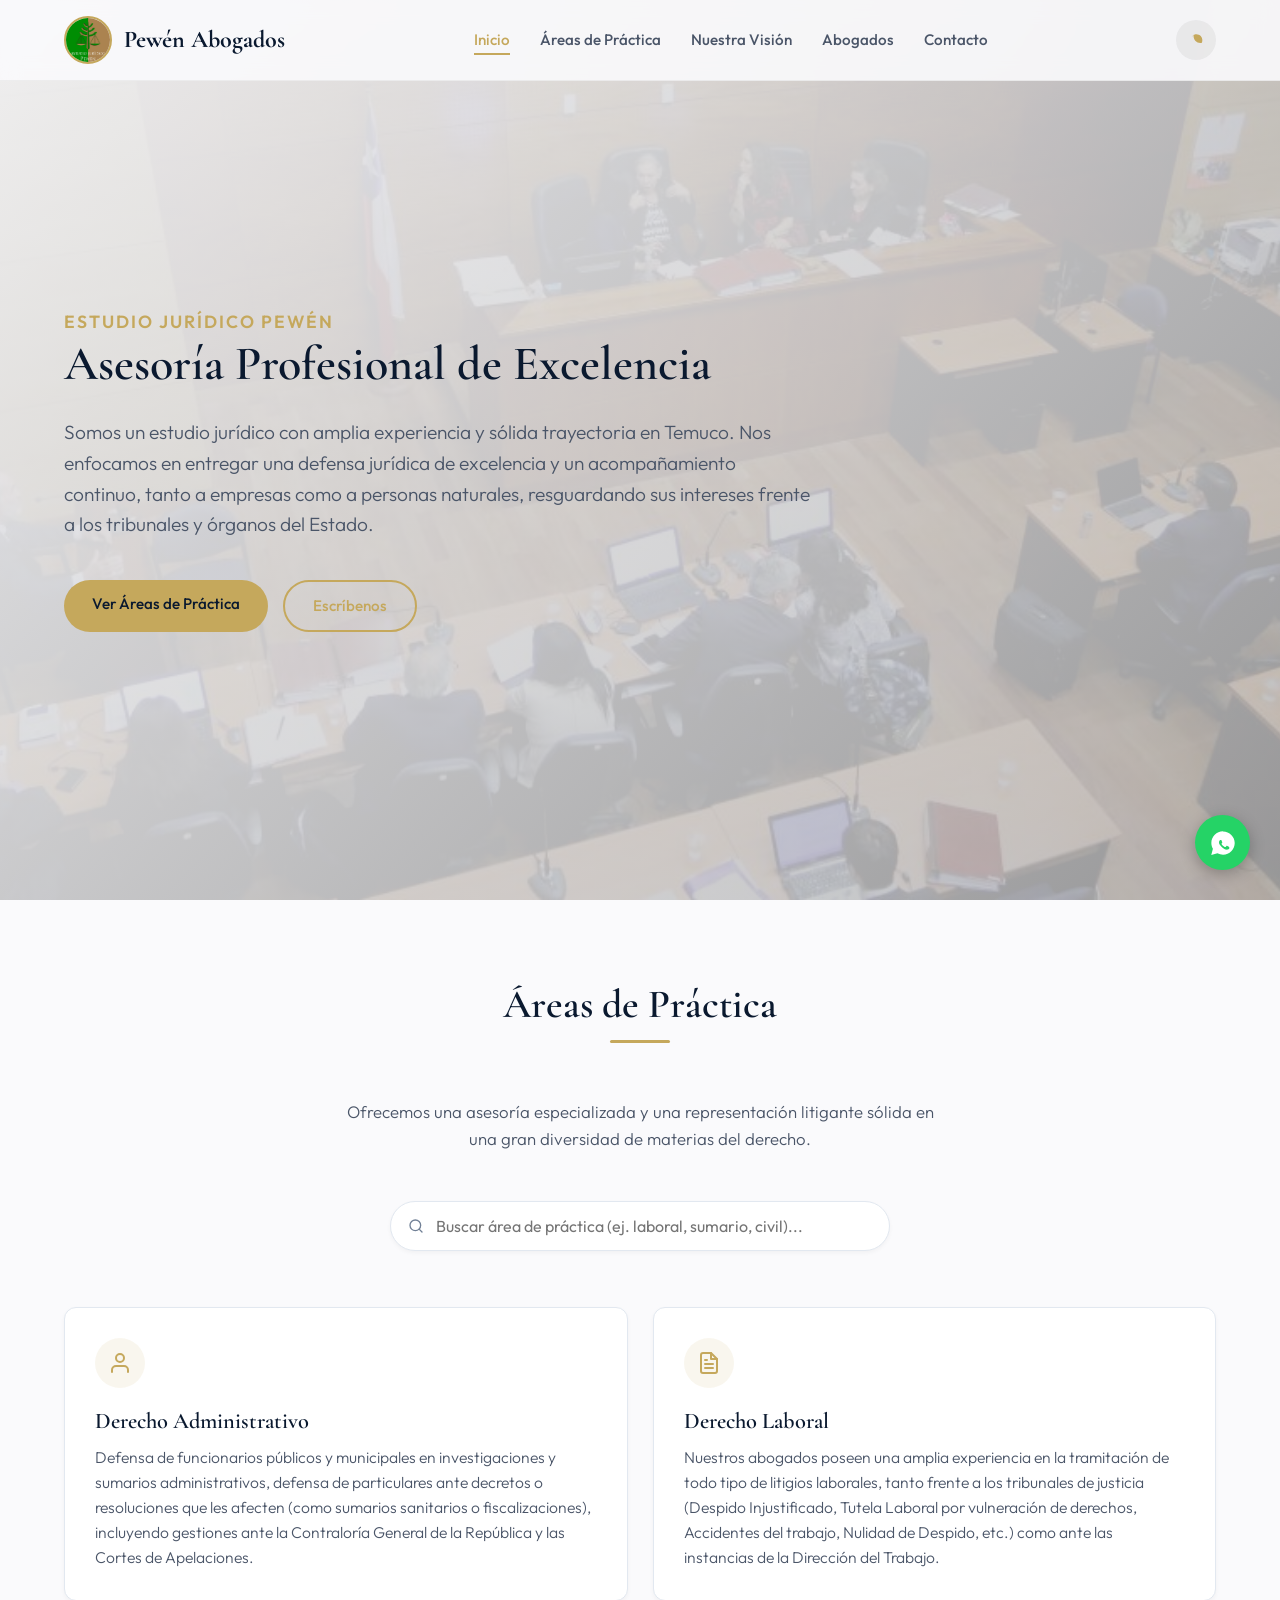
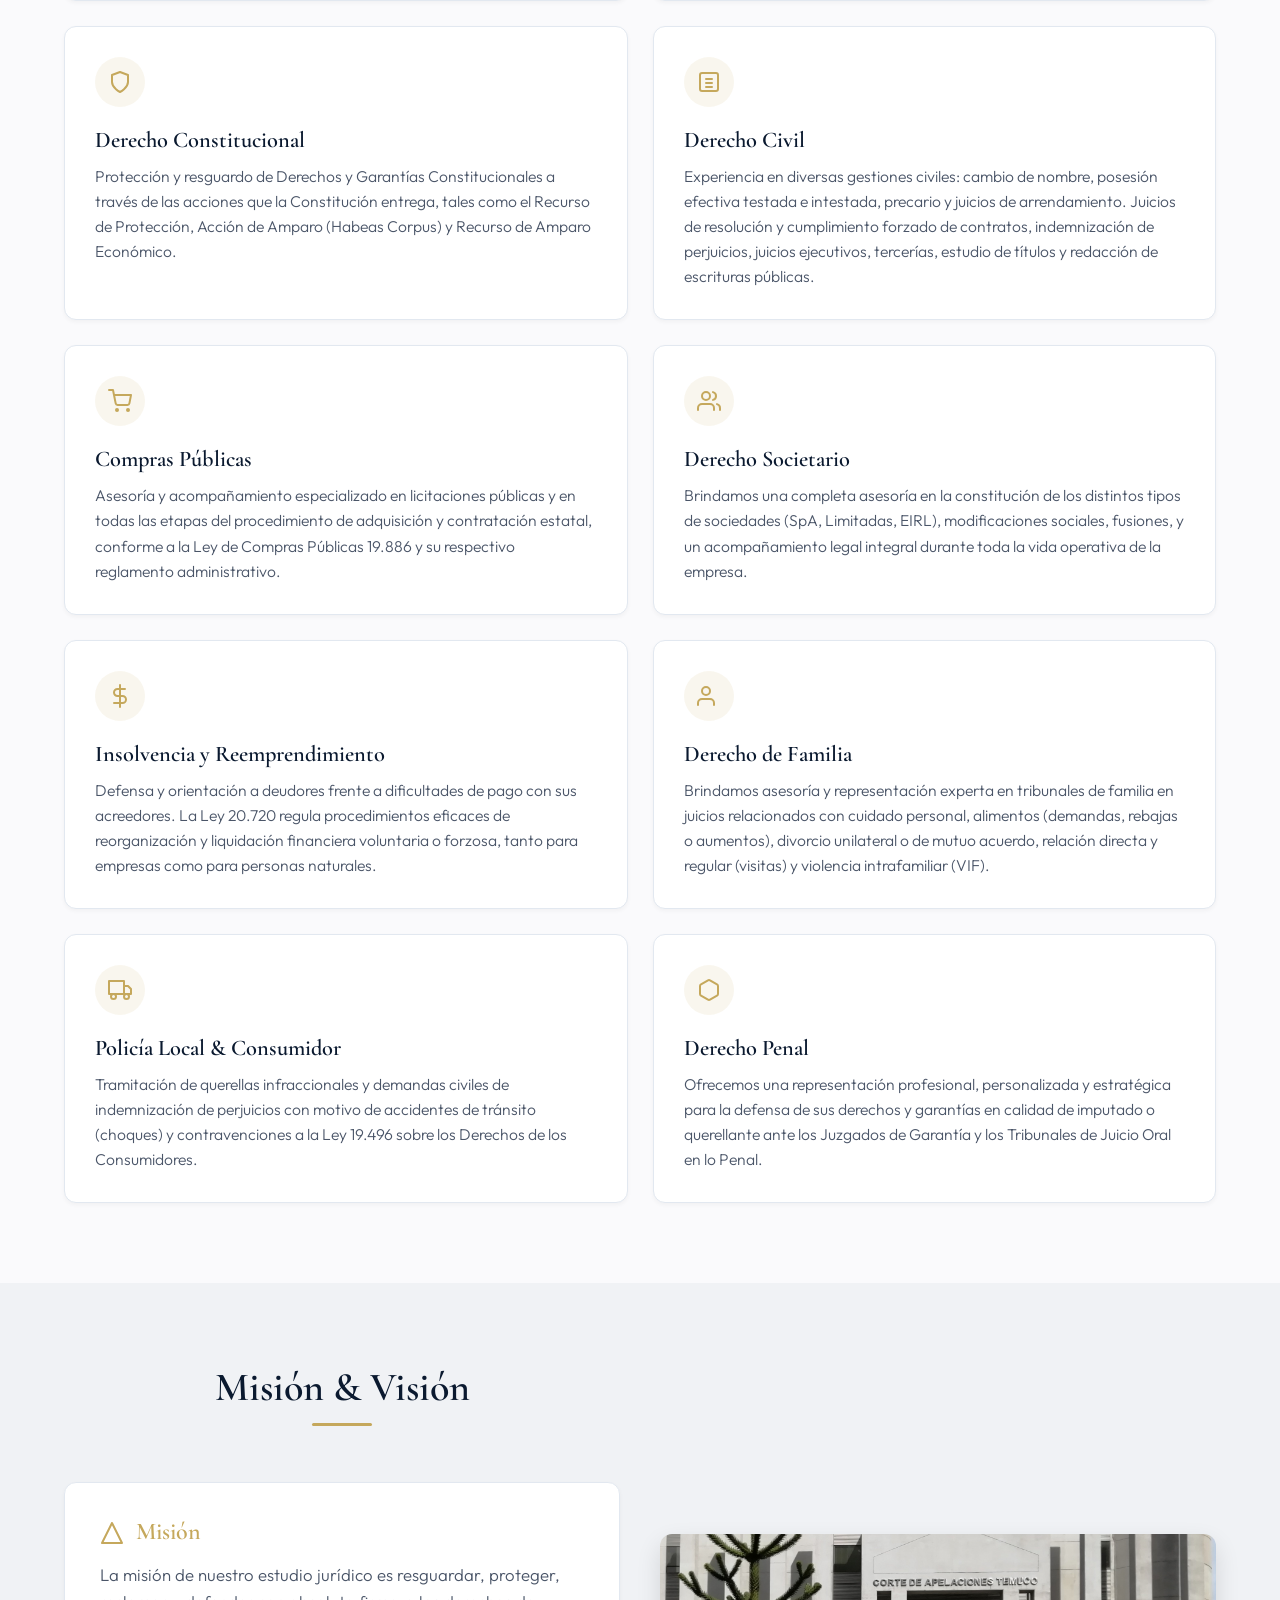
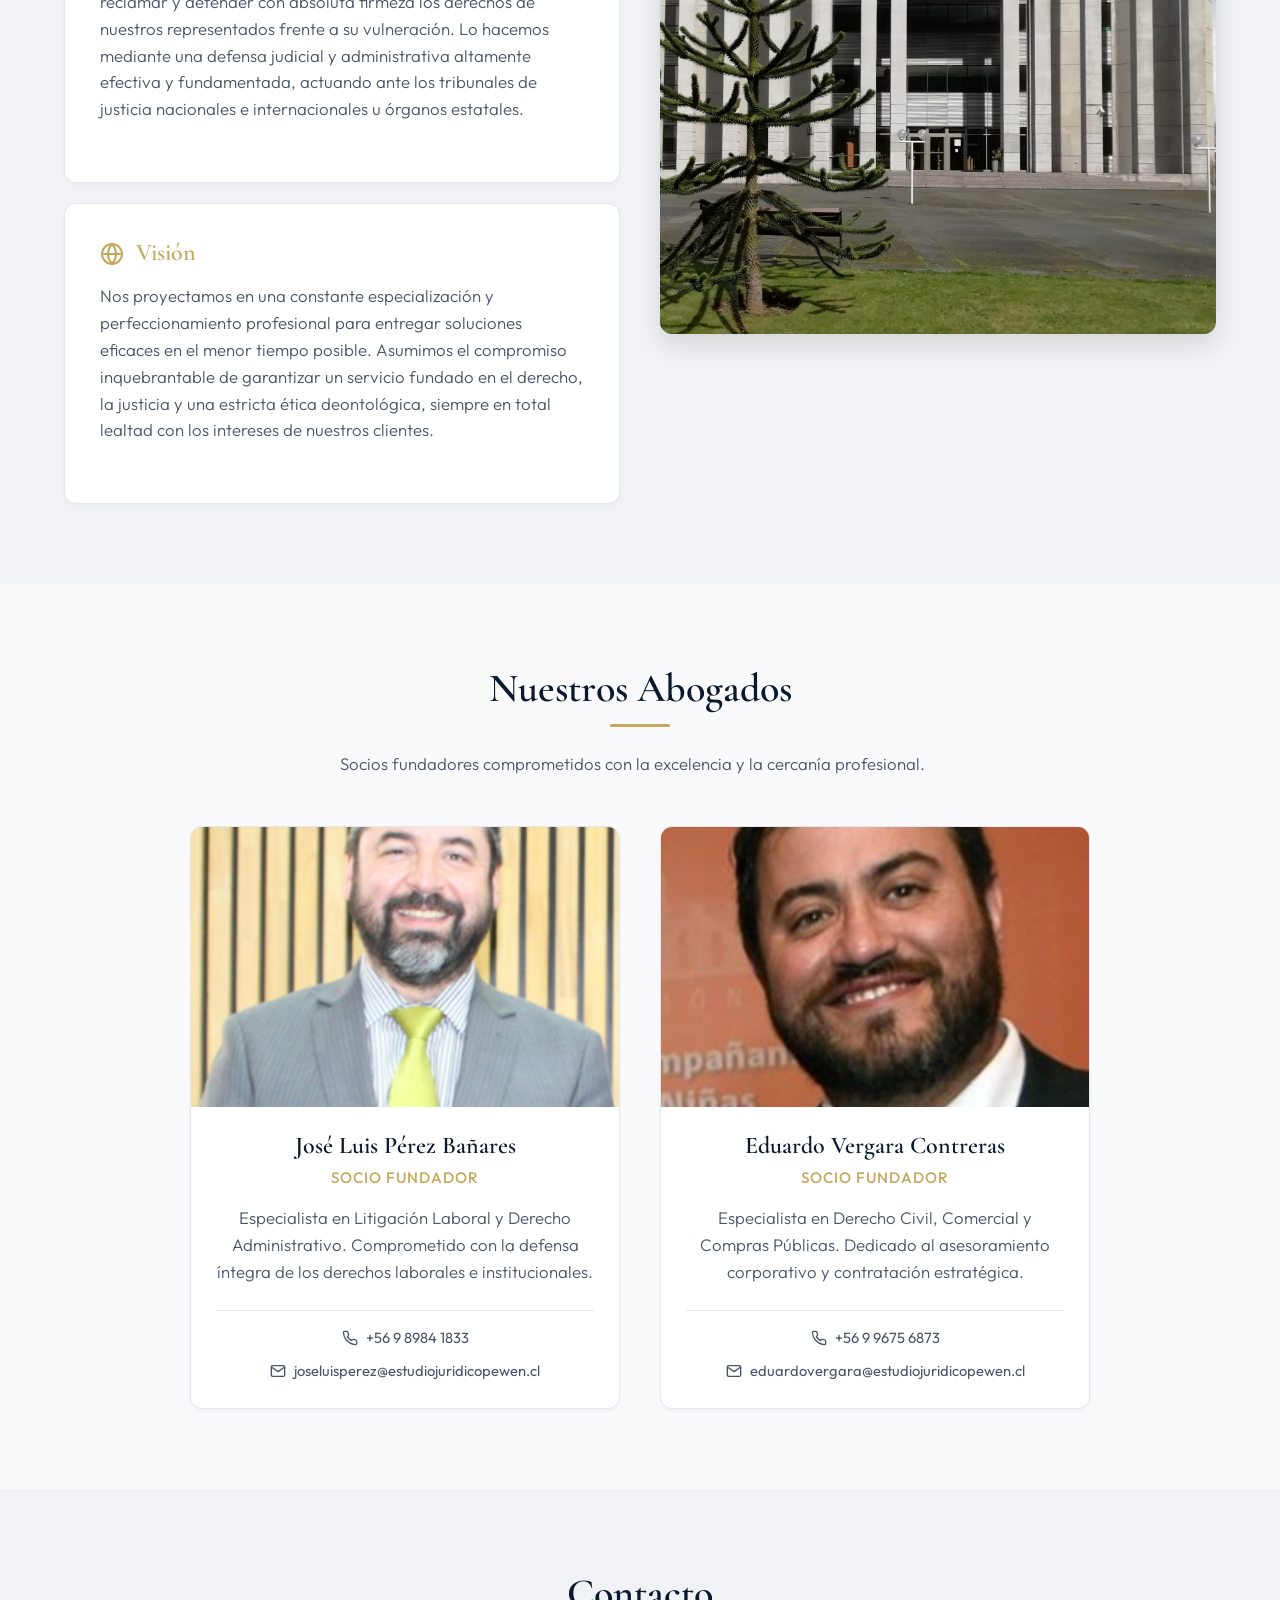
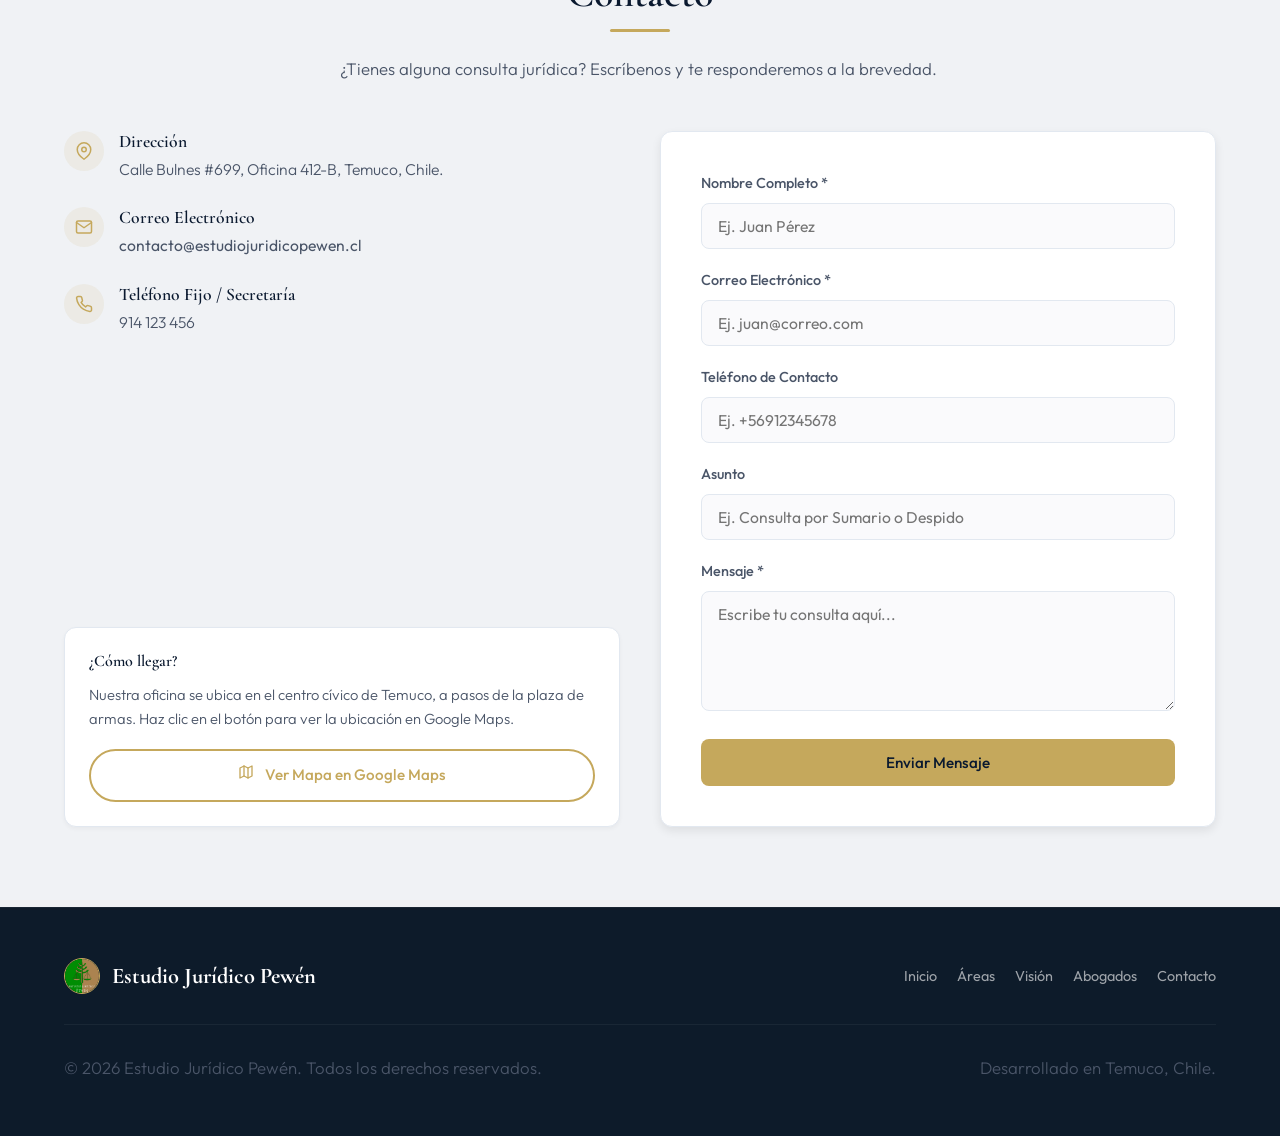
==== index.html @ 3a9fbb40 "Initial commit" ====
<!DOCTYPE html>
<html lang="es" data-theme="light">
<head>
    <meta charset="UTF-8">
    <meta name="viewport" content="width=device-width, initial-scale=1.0">
    
    <!-- SEO Optimization -->
    <title>Estudio Jurídico Pewén — Temuco, Chile</title>
    <meta name="description" content="El Estudio Jurídico Pewén en Temuco se especializa en Derecho Administrativo, Laboral, Civil, de Familia, Penal, Societario y compras públicas. Abogados José Luis Pérez Bañares y Eduardo Vergara Contreras.">
    <meta name="keywords" content="Estudio Juridico Pewen, Abogados Temuco, Derecho Administrativo Temuco, Derecho Laboral Temuco, Jose Luis Perez Banares, Eduardo Vergara Contreras, Licitaciones Publicas, Abogados Araucania">
    <meta name="robots" content="index, follow">
    <link rel="canonical" href="https://www.estudiojuridicopewen.cl/">
    
    <!-- Open Graph / Facebook -->
    <meta property="og:type" content="website">
    <meta property="og:title" content="Estudio Jurídico Pewén | Asesoría Legal Integral">
    <meta property="og:description" content="Especialistas en Derecho Administrativo, Laboral, Civil y más. Ofrecemos defensa profesional a empresas y personas en Temuco.">
    <meta property="og:url" content="https://www.estudiojuridicopewen.cl/">
    <meta property="og:image" content="img/bg_home.jpg">
    
    <!-- Twitter -->
    <meta name="twitter:card" content="summary_large_image">
    <meta name="twitter:title" content="Estudio Jurídico Pewén — Temuco">
    <meta name="twitter:description" content="Defensa legal de excelencia en Derecho Administrativo y Laboral. Abogados José Luis Pérez y Eduardo Vergara.">
    <meta name="twitter:image" content="img/bg_home.jpg">
    
    <!-- Favicon -->
    <link rel="icon" type="image/x-icon" href="img/logo.jpeg">
    
    <!-- Style Sheets -->
    <link rel="stylesheet" href="css/variables.css">
    <link rel="stylesheet" href="css/main.css">
    <link rel="stylesheet" href="css/components.css">
    <link rel="stylesheet" href="css/animations.css">
    
    <!-- Early Theme Script (Prevents flash of light theme) -->
    <script src="js/theme.js"></script>
</head>
<body>

    <!-- FLOATING NAVBAR -->
    <header class="navbar-wrapper">
        <div class="container">
            <nav class="navbar" id="main-navbar">
                <a href="#" class="nav-brand" id="nav-brand-link" aria-label="Ir al inicio">
                    <img src="img/logo.jpeg" alt="Logo Estudio Jurídico Pewén" class="nav-brand-logo">
                    <span class="nav-logo-text">Pewén Abogados</span>
                </a>
                
                <ul class="nav-menu">
                    <li><a href="#" class="nav-link active">Inicio</a></li>
                    <li><a href="#practicas" class="nav-link">Áreas de Práctica</a></li>
                    <li><a href="#vision" class="nav-link">Nuestra Visión</a></li>
                    <li><a href="#abogados" class="nav-link">Abogados</a></li>
                    <li><a href="#contacto" class="nav-link">Contacto</a></li>
                </ul>
                
                <div class="nav-actions">
                    <button class="theme-toggle-btn flex-center" id="theme-toggle" aria-label="Alternar tema de color">
                        <svg viewBox="0 0 24 24" id="theme-icon">
                            <!-- Theme icon loaded dynamically via JavaScript -->
                        </svg>
                    </button>
                    <button class="nav-toggle-btn" id="nav-toggle" aria-label="Abrir menú de navegación" aria-expanded="false">
                        <span></span>
                        <span></span>
                        <span></span>
                    </button>
                </div>
            </nav>
        </div>
    </header>

    <!-- MOBILE MENU DRAWER OVERLAY -->
    <div class="mobile-nav-overlay flex-center" id="mobile-menu-overlay">
        <ul class="mobile-nav-menu text-center">
            <li><a href="#" class="mobile-nav-link">Inicio</a></li>
            <li><a href="#practicas" class="mobile-nav-link">Áreas de Práctica</a></li>
            <li><a href="#vision" class="mobile-nav-link">Nuestra Visión</a></li>
            <li><a href="#abogados" class="mobile-nav-link">Abogados</a></li>
            <li><a href="#contacto" class="mobile-nav-link">Contacto</a></li>
        </ul>
    </div>

    <!-- MAIN BODY -->
    <main>
        
        <!-- HERO SECTION -->
        <section class="hero" id="home">
            <div class="hero-bg">
                <img src="img/bg_home.jpg" alt="Fondo Estudio Jurídico Pewén">
            </div>
            <div class="hero-overlay"></div>
            
            <div class="container animate-fade-in-up">
                <div class="hero-content">
                    <span class="hero-tagline">Estudio Jurídico Pewén</span>
                    <h1>Asesoría Profesional de Excelencia</h1>
                    <p class="hero-desc">
                        Somos un estudio jurídico con amplia experiencia y sólida trayectoria en Temuco. 
                        Nos enfocamos en entregar una defensa jurídica de excelencia y un acompañamiento continuo, 
                        tanto a empresas como a personas naturales, resguardando sus intereses frente a los tribunales y órganos del Estado.
                    </p>
                    <div class="hero-buttons">
                        <a href="#practicas" class="btn btn-primary">Ver Áreas de Práctica</a>
                        <a href="#contacto" class="btn btn-outline">Escríbenos</a>
                    </div>
                </div>
            </div>
        </section>

        <!-- PRACTICE AREAS SECTION -->
        <section class="practice-section" id="practicas">
            <div class="container">
                <div class="practice-header">
                    <h2>Áreas de Práctica</h2>
                    <p>Ofrecemos una asesoría especializada y una representación litigante sólida en una gran diversidad de materias del derecho.</p>
                </div>

                <!-- Interactive Search Bar -->
                <div class="search-container">
                    <svg class="search-icon" viewBox="0 0 24 24" fill="none" stroke="currentColor" stroke-width="2" stroke-linecap="round" stroke-linejoin="round">
                        <circle cx="11" cy="11" r="8"></circle>
                        <line x1="21" y1="21" x2="16.65" y2="16.65"></line>
                    </svg>
                    <input type="text" id="search-input" class="search-input" placeholder="Buscar área de práctica (ej. laboral, sumario, civil)..." aria-label="Buscar área de práctica">
                </div>

                <div class="practice-grid">
                    
                    <!-- 1. Derecho Administrativo -->
                    <div class="practice-card hover-lift hover-glow-gold">
                        <div class="practice-card-icon-wrapper flex-center">
                            <svg viewBox="0 0 24 24" fill="none" stroke="currentColor" stroke-width="2" stroke-linecap="round" stroke-linejoin="round">
                                <path d="M20 21v-2a4 4 0 0 0-4-4H8a4 4 0 0 0-4 4v2"></path>
                                <circle cx="12" cy="7" r="4"></circle>
                            </svg>
                        </div>
                        <h3>Derecho Administrativo</h3>
                        <p>Defensa de funcionarios públicos y municipales en investigaciones y sumarios administrativos, defensa de particulares ante decretos o resoluciones que les afecten (como sumarios sanitarios o fiscalizaciones), incluyendo gestiones ante la Contraloría General de la República y las Cortes de Apelaciones.</p>
                    </div>

                    <!-- 2. Derecho Laboral -->
                    <div class="practice-card hover-lift hover-glow-gold">
                        <div class="practice-card-icon-wrapper flex-center">
                            <svg viewBox="0 0 24 24" fill="none" stroke="currentColor" stroke-width="2" stroke-linecap="round" stroke-linejoin="round">
                                <path d="M14 2H6a2 2 0 0 0-2 2v16a2 2 0 0 0 2 2h12a2 2 0 0 0 2-2V8z"></path>
                                <polyline points="14 2 14 8 20 8"></polyline>
                                <line x1="16" y1="13" x2="8" y2="13"></line>
                                <line x1="16" y1="17" x2="8" y2="17"></line>
                                <polyline points="10 9 9 9 8 9"></polyline>
                            </svg>
                        </div>
                        <h3>Derecho Laboral</h3>
                        <p>Nuestros abogados poseen una amplia experiencia en la tramitación de todo tipo de litigios laborales, tanto frente a los tribunales de justicia (Despido Injustificado, Tutela Laboral por vulneración de derechos, Accidentes del trabajo, Nulidad de Despido, etc.) como ante las instancias de la Dirección del Trabajo.</p>
                    </div>

                    <!-- 3. Derecho Constitucional -->
                    <div class="practice-card hover-lift hover-glow-gold">
                        <div class="practice-card-icon-wrapper flex-center">
                            <svg viewBox="0 0 24 24" fill="none" stroke="currentColor" stroke-width="2" stroke-linecap="round" stroke-linejoin="round">
                                <path d="M12 22s8-4 8-10V5l-8-3-8 3v7c0 6 8 10 8 10z"></path>
                            </svg>
                        </div>
                        <h3>Derecho Constitucional</h3>
                        <p>Protección y resguardo de Derechos y Garantías Constitucionales a través de las acciones que la Constitución entrega, tales como el Recurso de Protección, Acción de Amparo (Habeas Corpus) y Recurso de Amparo Económico.</p>
                    </div>

                    <!-- 4. Derecho Civil -->
                    <div class="practice-card hover-lift hover-glow-gold">
                        <div class="practice-card-icon-wrapper flex-center">
                            <svg viewBox="0 0 24 24" fill="none" stroke="currentColor" stroke-width="2" stroke-linecap="round" stroke-linejoin="round">
                                <rect x="3" y="3" width="18" height="18" rx="2" ry="2"></rect>
                                <line x1="9" y1="9" x2="15" y2="9"></line>
                                <line x1="9" y1="13" x2="15" y2="13"></line>
                                <line x1="9" y1="17" x2="15" y2="17"></line>
                            </svg>
                        </div>
                        <h3>Derecho Civil</h3>
                        <p>Experiencia en diversas gestiones civiles: cambio de nombre, posesión efectiva testada e intestada, precario y juicios de arrendamiento. Juicios de resolución y cumplimiento forzado de contratos, indemnización de perjuicios, juicios ejecutivos, tercerías, estudio de títulos y redacción de escrituras públicas.</p>
                    </div>

                    <!-- 5. Compras Públicas -->
                    <div class="practice-card hover-lift hover-glow-gold">
                        <div class="practice-card-icon-wrapper flex-center">
                            <svg viewBox="0 0 24 24" fill="none" stroke="currentColor" stroke-width="2" stroke-linecap="round" stroke-linejoin="round">
                                <circle cx="9" cy="21" r="1"></circle>
                                <circle cx="20" cy="21" r="1"></circle>
                                <path d="M1 1h4l2.68 13.39a2 2 0 0 0 2 1.61h9.72a2 2 0 0 0 2-1.61L23 6H6"></path>
                            </svg>
                        </div>
                        <h3>Compras Públicas</h3>
                        <p>Asesoría y acompañamiento especializado en licitaciones públicas y en todas las etapas del procedimiento de adquisición y contratación estatal, conforme a la Ley de Compras Públicas 19.886 y su respectivo reglamento administrativo.</p>
                    </div>

                    <!-- 6. Derecho Societario -->
                    <div class="practice-card hover-lift hover-glow-gold">
                        <div class="practice-card-icon-wrapper flex-center">
                            <svg viewBox="0 0 24 24" fill="none" stroke="currentColor" stroke-width="2" stroke-linecap="round" stroke-linejoin="round">
                                <path d="M17 21v-2a4 4 0 0 0-4-4H5a4 4 0 0 0-4 4v2"></path>
                                <circle cx="9" cy="7" r="4"></circle>
                                <path d="M23 21v-2a4 4 0 0 0-3-3.87"></path>
                                <path d="M16 3.13a4 4 0 0 1 0 7.75"></path>
                            </svg>
                        </div>
                        <h3>Derecho Societario</h3>
                        <p>Brindamos una completa asesoría en la constitución de los distintos tipos de sociedades (SpA, Limitadas, EIRL), modificaciones sociales, fusiones, y un acompañamiento legal integral durante toda la vida operativa de la empresa.</p>
                    </div>

                    <!-- 7. Insolvencia y Reemprendimiento -->
                    <div class="practice-card hover-lift hover-glow-gold">
                        <div class="practice-card-icon-wrapper flex-center">
                            <svg viewBox="0 0 24 24" fill="none" stroke="currentColor" stroke-width="2" stroke-linecap="round" stroke-linejoin="round">
                                <line x1="12" y1="1" x2="12" y2="23"></line>
                                <path d="M17 5H9.5a3.5 3.5 0 0 0 0 7h5a3.5 3.5 0 0 1 0 7H6"></path>
                            </svg>
                        </div>
                        <h3>Insolvencia y Reemprendimiento</h3>
                        <p>Defensa y orientación a deudores frente a dificultades de pago con sus acreedores. La Ley 20.720 regula procedimientos eficaces de reorganización y liquidación financiera voluntaria o forzosa, tanto para empresas como para personas naturales.</p>
                    </div>

                    <!-- 8. Derecho de Familia -->
                    <div class="practice-card hover-lift hover-glow-gold">
                        <div class="practice-card-icon-wrapper flex-center">
                            <svg viewBox="0 0 24 24" fill="none" stroke="currentColor" stroke-width="2" stroke-linecap="round" stroke-linejoin="round">
                                <path d="M17 21v-2a4 4 0 0 0-4-4H5a4 4 0 0 0-4 4v2"></path>
                                <circle cx="9" cy="7" r="4"></circle>
                            </svg>
                        </div>
                        <h3>Derecho de Familia</h3>
                        <p>Brindamos asesoría y representación experta en tribunales de familia en juicios relacionados con cuidado personal, alimentos (demandas, rebajas o aumentos), divorcio unilateral o de mutuo acuerdo, relación directa y regular (visitas) y violencia intrafamiliar (VIF).</p>
                    </div>

                    <!-- 9. Policía Local y Consumidor -->
                    <div class="practice-card hover-lift hover-glow-gold">
                        <div class="practice-card-icon-wrapper flex-center">
                            <svg viewBox="0 0 24 24" fill="none" stroke="currentColor" stroke-width="2" stroke-linecap="round" stroke-linejoin="round">
                                <rect x="1" y="3" width="15" height="13"></rect>
                                <polygon points="16 8 20 8 23 11 23 16 16 16 16 8"></polygon>
                                <circle cx="5.5" cy="18.5" r="2.5"></circle>
                                <circle cx="18.5" cy="18.5" r="2.5"></circle>
                            </svg>
                        </div>
                        <h3>Policía Local & Consumidor</h3>
                        <p>Tramitación de querellas infraccionales y demandas civiles de indemnización de perjuicios con motivo de accidentes de tránsito (choques) y contravenciones a la Ley 19.496 sobre los Derechos de los Consumidores.</p>
                    </div>

                    <!-- 10. Derecho Penal -->
                    <div class="practice-card hover-lift hover-glow-gold">
                        <div class="practice-card-icon-wrapper flex-center">
                            <svg viewBox="0 0 24 24" fill="none" stroke="currentColor" stroke-width="2" stroke-linecap="round" stroke-linejoin="round">
                                <path d="M21 16V8a2 2 0 0 0-1-1.73l-7-4a2 2 0 0 0-2 0l-7 4A2 2 0 0 0 3 8v8a2 2 0 0 0 1 1.73l7 4a2 2 0 0 0 2 0l7-4A2 2 0 0 0 21 16z"></path>
                            </svg>
                        </div>
                        <h3>Derecho Penal</h3>
                        <p>Ofrecemos una representación profesional, personalizada y estratégica para la defensa de sus derechos y garantías en calidad de imputado o querellante ante los Juzgados de Garantía y los Tribunales de Juicio Oral en lo Penal.</p>
                    </div>

                </div>
            </div>
        </section>

        <!-- MISSION & VISION SECTION -->
        <section class="vision-section" id="vision">
            <div class="container">
                <div class="grid-2 vision-grid">
                    
                    <!-- Left: Mission / Vision cards -->
                    <div class="vision-content">
                        <h2>Misión & Visión</h2>
                        
                        <div class="vision-card animate-fade-in delay-1">
                            <h3>
                                <svg viewBox="0 0 24 24" fill="none" stroke="currentColor" stroke-width="2" stroke-linecap="round" stroke-linejoin="round">
                                    <polygon points="12 2 2 22 22 22"></polygon>
                                </svg>
                                Misión
                            </h3>
                            <p>La misión de nuestro estudio jurídico es resguardar, proteger, reclamar y defender con absoluta firmeza los derechos de nuestros representados frente a su vulneración. Lo hacemos mediante una defensa judicial y administrativa altamente efectiva y fundamentada, actuando ante los tribunales de justicia nacionales e internacionales u órganos estatales.</p>
                        </div>

                        <div class="vision-card animate-fade-in delay-2">
                            <h3>
                                <svg viewBox="0 0 24 24" fill="none" stroke="currentColor" stroke-width="2" stroke-linecap="round" stroke-linejoin="round">
                                    <circle cx="12" cy="12" r="10"></circle>
                                    <line x1="2" y1="12" x2="22" y2="12"></line>
                                    <path d="M12 2a15.3 15.3 0 0 1 4 10 15.3 15.3 0 0 1-4 10 15.3 15.3 0 0 1-4-10 15.3 15.3 0 0 1 4-10z"></path>
                                </svg>
                                Visión
                            </h3>
                            <p>Nos proyectamos en una constante especialización y perfeccionamiento profesional para entregar soluciones eficaces en el menor tiempo posible. Asumimos el compromiso inquebrantable de garantizar un servicio fundado en el derecho, la justicia y una estricta ética deontológica, siempre en total lealtad con los intereses de nuestros clientes.</p>
                        </div>
                    </div>

                    <!-- Right: Picture -->
                    <div class="vision-images animate-fade-in delay-3">
                        <img src="img/bg_vision.jpg" alt="Visión del Estudio Jurídico Pewén">
                    </div>

                </div>
            </div>
        </section>

        <!-- LAWYERS SECTION -->
        <section class="lawyers-section" id="abogados">
            <div class="container">
                <h2>Nuestros Abogados</h2>
                <p class="text-center" style="max-width: 600px; margin: -2rem auto 3rem auto; color: var(--text-secondary);">Socios fundadores comprometidos con la excelencia y la cercanía profesional.</p>
                
                <div class="grid-2 lawyers-grid">
                    
                    <!-- Lawyer 1: José Luis Pérez Bañares -->
                    <div class="lawyer-card hover-lift">
                        <div class="lawyer-image-wrapper">
                            <img src="img/jose_luis.png" alt="Abogado José Luis Pérez Bañares">
                        </div>
                        <div class="lawyer-info">
                            <h3 class="lawyer-name">José Luis Pérez Bañares</h3>
                            <div class="lawyer-role">Socio Fundador</div>
                            <p>Especialista en Litigación Laboral y Derecho Administrativo. Comprometido con la defensa íntegra de los derechos laborales e institucionales.</p>
                            <ul class="lawyer-contact">
                                <li>
                                    <a href="tel:+56989841833" class="lawyer-contact-link">
                                        <svg viewBox="0 0 24 24" fill="none" stroke="currentColor" stroke-width="2" stroke-linecap="round" stroke-linejoin="round">
                                            <path d="M22 16.92v3a2 2 0 0 1-2.18 2 19.79 19.79 0 0 1-8.63-3.07 19.5 19.5 0 0 1-6-6 19.79 19.79 0 0 1-3.07-8.67A2 2 0 0 1 4.11 2h3a2 2 0 0 1 2 1.72 12.84 12.84 0 0 0 .7 2.81 2 2 0 0 1-.45 2.11L8.09 9.91a16 16 0 0 0 6 6l1.27-1.27a2 2 0 0 1 2.11-.45 12.84 12.84 0 0 0 2.81.7A2 2 0 0 1 22 16.92z"></path>
                                        </svg>
                                        +56 9 8984 1833
                                    </a>
                                </li>
                                <li>
                                    <a href="mailto:joseluisperez@estudiojuridicopewen.cl" class="lawyer-contact-link">
                                        <svg viewBox="0 0 24 24" fill="none" stroke="currentColor" stroke-width="2" stroke-linecap="round" stroke-linejoin="round">
                                            <path d="M4 4h16c1.1 0 2 .9 2 2v12c0 1.1-.9 2-2 2H4c-1.1 0-2-.9-2-2V6c0-1.1.9-2 2-2z"></path>
                                            <polyline points="22,6 12,13 2,6"></polyline>
                                        </svg>
                                        joseluisperez@estudiojuridicopewen.cl
                                    </a>
                                </li>
                            </ul>
                        </div>
                    </div>

                    <!-- Lawyer 2: Eduardo Vergara Contreras -->
                    <div class="lawyer-card hover-lift">
                        <div class="lawyer-image-wrapper">
                            <img src="img/eduardo.jpg" alt="Abogado Eduardo Vergara Contreras">
                        </div>
                        <div class="lawyer-info">
                            <h3 class="lawyer-name">Eduardo Vergara Contreras</h3>
                            <div class="lawyer-role">Socio Fundador</div>
                            <p>Especialista en Derecho Civil, Comercial y Compras Públicas. Dedicado al asesoramiento corporativo y contratación estratégica.</p>
                            <ul class="lawyer-contact">
                                <li>
                                    <a href="tel:+56996756873" class="lawyer-contact-link">
                                        <svg viewBox="0 0 24 24" fill="none" stroke="currentColor" stroke-width="2" stroke-linecap="round" stroke-linejoin="round">
                                            <path d="M22 16.92v3a2 2 0 0 1-2.18 2 19.79 19.79 0 0 1-8.63-3.07 19.5 19.5 0 0 1-6-6 19.79 19.79 0 0 1-3.07-8.67A2 2 0 0 1 4.11 2h3a2 2 0 0 1 2 1.72 12.84 12.84 0 0 0 .7 2.81 2 2 0 0 1-.45 2.11L8.09 9.91a16 16 0 0 0 6 6l1.27-1.27a2 2 0 0 1 2.11-.45 12.84 12.84 0 0 0 2.81.7A2 2 0 0 1 22 16.92z"></path>
                                        </svg>
                                        +56 9 9675 6873
                                    </a>
                                </li>
                                <li>
                                    <a href="mailto:eduardovergara@estudiojuridicopewen.cl" class="lawyer-contact-link">
                                        <svg viewBox="0 0 24 24" fill="none" stroke="currentColor" stroke-width="2" stroke-linecap="round" stroke-linejoin="round">
                                            <path d="M4 4h16c1.1 0 2 .9 2 2v12c0 1.1-.9 2-2 2H4c-1.1 0-2-.9-2-2V6c0-1.1.9-2 2-2z"></path>
                                            <polyline points="22,6 12,13 2,6"></polyline>
                                        </svg>
                                        eduardovergara@estudiojuridicopewen.cl
                                    </a>
                                </li>
                            </ul>
                        </div>
                    </div>

                </div>
            </div>
        </section>

        <!-- CONTACT SECTION -->
        <section class="contact-section" id="contacto">
            <div class="container">
                <h2>Contacto</h2>
                <p class="text-center" style="max-width: 600px; margin: -2rem auto 3rem auto; color: var(--text-secondary);">¿Tienes alguna consulta jurídica? Escríbenos y te responderemos a la brevedad.</p>
                
                <div class="grid-2">
                    
                    <!-- Left: Contact Details and Map -->
                    <div class="contact-info-column">
                        <ul class="contact-details">
                            
                            <li class="contact-item">
                                <div class="contact-icon flex-center">
                                    <svg viewBox="0 0 24 24" fill="none" stroke="currentColor" stroke-width="2" stroke-linecap="round" stroke-linejoin="round">
                                        <path d="M21 10c0 7-9 13-9 13s-9-6-9-13a9 9 0 0 1 18 0z"></path>
                                        <circle cx="12" cy="10" r="3"></circle>
                                    </svg>
                                </div>
                                <div class="contact-text">
                                    <h4>Dirección</h4>
                                    <p>Calle Bulnes #699, Oficina 412-B, Temuco, Chile.</p>
                                </div>
                            </li>

                            <li class="contact-item">
                                <div class="contact-icon flex-center">
                                    <svg viewBox="0 0 24 24" fill="none" stroke="currentColor" stroke-width="2" stroke-linecap="round" stroke-linejoin="round">
                                        <path d="M4 4h16c1.1 0 2 .9 2 2v12c0 1.1-.9 2-2 2H4c-1.1 0-2-.9-2-2V6c0-1.1.9-2 2-2z"></path>
                                        <polyline points="22,6 12,13 2,6"></polyline>
                                    </svg>
                                </div>
                                <div class="contact-text">
                                    <h4>Correo Electrónico</h4>
                                    <a href="mailto:contacto@estudiojuridicopewen.cl">contacto@estudiojuridicopewen.cl</a>
                                </div>
                            </li>

                            <li class="contact-item">
                                <div class="contact-icon flex-center">
                                    <svg viewBox="0 0 24 24" fill="none" stroke="currentColor" stroke-width="2" stroke-linecap="round" stroke-linejoin="round">
                                        <path d="M22 16.92v3a2 2 0 0 1-2.18 2 19.79 19.79 0 0 1-8.63-3.07 19.5 19.5 0 0 1-6-6 19.79 19.79 0 0 1-3.07-8.67A2 2 0 0 1 4.11 2h3a2 2 0 0 1 2 1.72 12.84 12.84 0 0 0 .7 2.81 2 2 0 0 1-.45 2.11L8.09 9.91a16 16 0 0 0 6 6l1.27-1.27a2 2 0 0 1 2.11-.45 12.84 12.84 0 0 0 2.81.7A2 2 0 0 1 22 16.92z"></path>
                                    </svg>
                                </div>
                                <div class="contact-text">
                                    <h4>Teléfono Fijo / Secretaría</h4>
                                    <p>914 123 456</p>
                                </div>
                            </li>

                        </ul>

                        <!-- Google Maps button card -->
                        <div class="map-card">
                            <h4>¿Cómo llegar?</h4>
                            <p style="font-size: 0.92rem; margin-bottom: 1.2rem;">Nuestra oficina se ubica en el centro cívico de Temuco, a pasos de la plaza de armas. Haz clic en el botón para ver la ubicación en Google Maps.</p>
                            <a href="https://maps.google.com/?q=Calle+Bulnes+699+Temuco+Chile" target="_blank" rel="noopener noreferrer" class="btn btn-outline map-btn flex-center">
                                <svg viewBox="0 0 24 24" fill="none" stroke="currentColor" stroke-width="2" stroke-linecap="round" stroke-linejoin="round" style="width:16px; height:16px; margin-right:8px;">
                                    <polygon points="3 6 9 3 15 6 21 3 21 18 15 21 9 18 3 21"></polygon>
                                    <line x1="9" y1="3" x2="9" y2="18"></line>
                                    <line x1="15" y1="6" x2="15" y2="21"></line>
                                </svg>
                                Ver Mapa en Google Maps
                            </a>
                        </div>
                    </div>

                    <!-- Right: Contact Form -->
                    <div class="form-card animate-scale-in">
                        <div id="form-status" class="form-status"></div>
                        <form id="contact-form" action="https://formsubmit.co/ajax/contacto@estudiojuridicopewen.cl" method="POST">
                            
                            <div class="form-group">
                                <label for="form-name" class="form-label">Nombre Completo *</label>
                                <input type="text" id="form-name" name="name" class="form-control" placeholder="Ej. Juan Pérez" required>
                            </div>

                            <div class="form-group">
                                <label for="form-email" class="form-label">Correo Electrónico *</label>
                                <input type="email" id="form-email" name="email" class="form-control" placeholder="Ej. juan@correo.com" required>
                            </div>

                            <div class="form-group">
                                <label for="form-phone" class="form-label">Teléfono de Contacto</label>
                                <input type="tel" id="form-phone" name="phone" class="form-control" placeholder="Ej. +56912345678">
                            </div>

                            <div class="form-group">
                                <label for="form-subject" class="form-label">Asunto</label>
                                <input type="text" id="form-subject" name="subject" class="form-control" placeholder="Ej. Consulta por Sumario o Despido">
                            </div>

                            <div class="form-group">
                                <label for="form-message" class="form-label">Mensaje *</label>
                                <textarea id="form-message" name="message" class="form-control" placeholder="Escribe tu consulta aquí..." required></textarea>
                            </div>

                            <!-- Hidden Spam Honeypot -->
                            <input type="text" name="_honey" style="display:none">
                            
                            <button type="submit" class="btn btn-primary form-submit-btn">Enviar Mensaje</button>
                        </form>
                    </div>

                </div>
            </div>
        </section>

    </main>

    <!-- FLOATING ACTIONS (WHATSAPP) -->
    <div class="floating-actions">
        <a href="https://wa.me/56989841833?text=Hola%20Abogado%20Jos%C3%A9%20Luis%20P%C3%A9rez,%20quisiera%20hacerle%20una%20consulta." 
           target="_blank" rel="noopener noreferrer" 
           class="floating-btn floating-btn-whatsapp flex-center pulse-whatsapp" 
           aria-label="Contactar por WhatsApp a José Luis Pérez"
           title="WhatsApp José Luis Pérez">
            <svg viewBox="0 0 24 24">
                <path d="M12.012 2c-5.523 0-10 4.477-10 10 0 1.775.463 3.504 1.34 5.025l-1.42 5.19 5.302-1.392c1.478.807 3.133 1.233 4.815 1.233 5.522 0 10-4.477 10-10s-4.478-10-10-10zm5.82 14.343c-.25.704-1.44 1.282-1.986 1.332-.49.046-.99.075-2.69-.633-2.18-.9-3.57-3.11-3.68-3.26-.11-.15-.89-1.18-.89-2.26 0-1.07.56-1.6.76-1.81.2-.21.43-.26.57-.26.14 0 .28.01.4.01.12 0 .28-.05.44.33.16.39.56 1.37.61 1.47.05.1.08.22.01.36-.07.14-.11.23-.22.36-.11.13-.23.29-.33.39-.1.1-.22.21-.09.43.13.22.58.95 1.24 1.54.86.76 1.58 1 1.8 1.1.22.1.35.08.48-.06.13-.15.56-.65.71-.87.15-.22.3-.18.5-.11.2.07 1.27.6 1.49.71.22.11.36.17.41.26.05.09.05.53-.2 1.24z"/>
            </svg>
        </a>
    </div>

    <!-- FOOTER -->
    <footer>
        <div class="container">
            <div class="footer-content">
                <a href="#" class="footer-logo">
                    <img src="img/logo.jpeg" alt="Logo Estudio Jurídico Pewén" style="height:36px; width:36px; border-radius:50%; border: 1px solid var(--color-gold);">
                    <span>Estudio Jurídico Pewén</span>
                </a>
                <ul class="footer-links">
                    <li><a href="#" class="footer-link">Inicio</a></li>
                    <li><a href="#practicas" class="footer-link">Áreas</a></li>
                    <li><a href="#vision" class="footer-link">Visión</a></li>
                    <li><a href="#abogados" class="footer-link">Abogados</a></li>
                    <li><a href="#contacto" class="footer-link">Contacto</a></li>
                </ul>
            </div>
            <div class="footer-bottom">
                <p>&copy; 2026 Estudio Jurídico Pewén. Todos los derechos reservados.</p>
                <p>Desarrollado en Temuco, Chile.</p>
            </div>
        </div>
    </footer>

</body>
</html>
---- css/variables.css ----
/* variables.css */
@import url('https://fonts.googleapis.com/css2?family=Cormorant+Garamond:ital,wght@0,400;0,600;0,700;1,400&family=Outfit:wght@300;400;500;600;700&display=swap');

:root {
    /* Fonts */
    --font-heading: 'Cormorant Garamond', Georgia, serif;
    --font-body: 'Outfit', sans-serif;

    /* Theme colors - Light Theme (default) */
    --bg-primary: #fafafc;
    --bg-secondary: #ffffff;
    --bg-accent: #f0f2f5;
    
    --text-primary: #0a192f;
    --text-secondary: #4a5568;
    --text-muted: #718096;
    
    --color-primary: #172a45;
    --color-gold: #c5a85c;
    --color-gold-hover: #a88e46;
    --color-gold-light: rgba(197, 168, 92, 0.1);
    
    --border-color: #e2e8f0;
    --shadow-sm: 0 2px 4px rgba(0, 0, 0, 0.04);
    --shadow-md: 0 4px 10px rgba(0, 0, 0, 0.08);
    --shadow-lg: 0 10px 25px rgba(0, 0, 0, 0.12);
    
    --transition-fast: 0.2s ease;
    --transition-normal: 0.3s ease;
    --transition-slow: 0.5s ease;
    
    --border-radius: 12px;
}

[data-theme="dark"] {
    /* Theme colors - Dark Theme */
    --bg-primary: #0a192f;
    --bg-secondary: #172a45;
    --bg-accent: #0f223a;
    
    --text-primary: #f8f9fa;
    --text-secondary: #cbd5e1;
    --text-muted: #8892b0;
    
    --color-primary: #3060cf;
    --color-gold: #f0c265;
    --color-gold-hover: #e5b045;
    --color-gold-light: rgba(240, 194, 101, 0.15);
    
    --border-color: #233554;
    --shadow-sm: 0 2px 4px rgba(0, 0, 0, 0.2);
    --shadow-md: 0 4px 10px rgba(0, 0, 0, 0.3);
    --shadow-lg: 0 10px 30px rgba(0, 0, 0, 0.4);
}
---- css/main.css ----
/* main.css */
* {
    box-sizing: border-box;
    margin: 0;
    padding: 0;
}

html {
    scroll-behavior: smooth;
    font-size: 16px;
}

body {
    font-family: var(--font-body);
    background-color: var(--bg-primary);
    color: var(--text-primary);
    line-height: 1.6;
    overflow-x: hidden;
    transition: background-color var(--transition-normal), color var(--transition-normal);
}

/* Layout Utilities */
.container {
    width: 100%;
    max-width: 1200px;
    margin: 0 auto;
    padding: 0 24px;
}

section {
    padding: 80px 0;
    position: relative;
}

/* Typography */
h1, h2, h3, h4, h5, h6 {
    font-family: var(--font-heading);
    color: var(--text-primary);
    font-weight: 600;
    line-height: 1.2;
    transition: color var(--transition-normal);
}

h1 {
    font-size: 3rem;
    margin-bottom: 1.5rem;
}

@media (max-width: 768px) {
    h1 {
        font-size: 2.25rem;
    }
}

h2 {
    font-size: 2.5rem;
    text-align: center;
    margin-bottom: 3.5rem;
    position: relative;
    padding-bottom: 15px;
}

h2::after {
    content: '';
    position: absolute;
    bottom: 0;
    left: 50%;
    transform: translateX(-50%);
    width: 60px;
    height: 3px;
    background-color: var(--color-gold);
    border-radius: 2px;
}

h3 {
    font-size: 1.75rem;
    margin-bottom: 1rem;
}

p {
    font-size: 1.05rem;
    color: var(--text-secondary);
    margin-bottom: 1.5rem;
    font-weight: 300;
    transition: color var(--transition-normal);
}

a {
    color: var(--color-gold);
    text-decoration: none;
    transition: color var(--transition-fast);
}

a:hover {
    color: var(--color-gold-hover);
}

/* Flexbox / Grid helpers */
.flex-center {
    display: flex;
    justify-content: center;
    align-items: center;
}

.grid-2 {
    display: grid;
    grid-template-columns: repeat(2, 1fr);
    gap: 40px;
}

.grid-3 {
    display: grid;
    grid-template-columns: repeat(3, 1fr);
    gap: 30px;
}

@media (max-width: 992px) {
    .grid-3 {
        grid-template-columns: repeat(2, 1fr);
    }
}

@media (max-width: 768px) {
    .grid-2, .grid-3 {
        grid-template-columns: 1fr;
    }
    section {
        padding: 60px 0;
    }
}

/* Hidden Utility */
.hidden {
    display: none !important;
}
---- css/components.css ----
/* components.css */

/* --- NAVBAR --- */
.navbar-wrapper {
    position: fixed;
    top: 0;
    left: 0;
    width: 100%;
    z-index: 1000;
    background-color: rgba(10, 25, 47, 0.85); /* Deep navy glassmorphism */
    backdrop-filter: blur(10px);
    -webkit-backdrop-filter: blur(10px);
    border-bottom: 1px solid rgba(255, 255, 255, 0.05);
    transition: background-color var(--transition-normal), border-color var(--transition-normal);
}

[data-theme="light"] .navbar-wrapper {
    background-color: rgba(250, 250, 252, 0.9);
    border-bottom: 1px solid rgba(0, 0, 0, 0.05);
}

.navbar {
    display: flex;
    justify-content: space-between;
    align-items: center;
    height: 80px;
}

.nav-brand {
    display: flex;
    align-items: center;
    gap: 12px;
    font-family: var(--font-heading);
    font-weight: 700;
    font-size: 1.5rem;
    color: #ffffff;
    transition: transform var(--transition-fast);
}

[data-theme="light"] .nav-brand {
    color: var(--text-primary);
}

.nav-brand:hover {
    transform: translateY(-1px);
}

.nav-brand-logo {
    height: 48px;
    width: 48px;
    object-fit: cover;
    border-radius: 50%;
    border: 2px solid var(--color-gold);
}

.nav-menu {
    display: flex;
    list-style: none;
    gap: 30px;
    align-items: center;
}

.nav-link {
    font-size: 0.95rem;
    font-weight: 500;
    color: rgba(255, 255, 255, 0.75);
    position: relative;
    padding: 6px 0;
    transition: color var(--transition-fast);
}

[data-theme="light"] .nav-link {
    color: var(--text-secondary);
}

.nav-link:hover, .nav-link.active {
    color: var(--color-gold);
}

.nav-link::after {
    content: '';
    position: absolute;
    bottom: 0;
    left: 0;
    width: 0;
    height: 2px;
    background-color: var(--color-gold);
    transition: width var(--transition-fast);
}

.nav-link:hover::after, .nav-link.active::after {
    width: 100%;
}

.nav-actions {
    display: flex;
    align-items: center;
    gap: 15px;
}

/* Theme Toggle Button */
.theme-toggle-btn {
    background: none;
    border: none;
    cursor: pointer;
    width: 40px;
    height: 40px;
    border-radius: 50%;
    background-color: rgba(255, 255, 255, 0.05);
    color: var(--color-gold);
    transition: background-color var(--transition-fast), transform var(--transition-fast);
}

[data-theme="light"] .theme-toggle-btn {
    background-color: rgba(0, 0, 0, 0.05);
}

.theme-toggle-btn:hover {
    background-color: rgba(255, 255, 255, 0.1);
    transform: rotate(15deg) scale(1.05);
}

[data-theme="light"] .theme-toggle-btn:hover {
    background-color: rgba(0, 0, 0, 0.08);
}

.theme-toggle-btn svg {
    width: 20px;
    height: 20px;
    fill: currentColor;
}

/* Mobile Nav Toggle */
.nav-toggle-btn {
    display: none;
    background: none;
    border: none;
    cursor: pointer;
    padding: 10px;
    z-index: 1100;
}

.nav-toggle-btn span {
    display: block;
    width: 25px;
    height: 2px;
    background-color: #ffffff;
    margin: 5px 0;
    transition: transform var(--transition-normal), opacity var(--transition-normal);
}

[data-theme="light"] .nav-toggle-btn span {
    background-color: var(--text-primary);
}

@media (max-width: 768px) {
    .nav-menu {
        display: none; /* hidden on mobile, using drawer */
    }
    .nav-toggle-btn {
        display: block;
    }
}

/* --- MOBILE DRAWER --- */
.mobile-nav-overlay {
    position: fixed;
    top: 0;
    left: 0;
    width: 100vw;
    height: 100vh;
    background-color: rgba(10, 25, 47, 0.98);
    z-index: 999;
    opacity: 0;
    visibility: hidden;
    transition: opacity var(--transition-normal), visibility var(--transition-normal);
}

[data-theme="light"] .mobile-nav-overlay {
    background-color: rgba(255, 255, 255, 0.98);
}

.mobile-nav-overlay.active {
    opacity: 1;
    visibility: visible;
}

.mobile-nav-menu {
    list-style: none;
    display: flex;
    flex-direction: column;
    gap: 25px;
}

.mobile-nav-link {
    font-family: var(--font-heading);
    font-size: 1.8rem;
    font-weight: 600;
    color: rgba(255, 255, 255, 0.8);
    transition: color var(--transition-fast);
}

[data-theme="light"] .mobile-nav-link {
    color: var(--text-primary);
}

.mobile-nav-link:hover, .mobile-nav-link.active {
    color: var(--color-gold);
}

/* Hamburguer Animation on Active */
.nav-toggle-btn.active span:nth-child(1) {
    transform: translateY(7px) rotate(45deg);
}

.nav-toggle-btn.active span:nth-child(2) {
    opacity: 0;
}

.nav-toggle-btn.active span:nth-child(3) {
    transform: translateY(-7px) rotate(-45deg);
}


/* --- BUTTONS --- */
.btn {
    display: inline-block;
    font-family: var(--font-body);
    font-weight: 500;
    font-size: 0.95rem;
    padding: 12px 28px;
    border-radius: 30px;
    cursor: pointer;
    transition: all var(--transition-fast);
    text-align: center;
    border: none;
    outline: none;
}

.btn-primary {
    background-color: var(--color-gold);
    color: #0a192f;
}

.btn-primary:hover {
    background-color: var(--color-gold-hover);
    color: #0a192f;
    transform: translateY(-2px);
    box-shadow: 0 4px 15px var(--color-gold-light);
}

.btn-outline {
    background-color: transparent;
    color: var(--color-gold);
    border: 2px solid var(--color-gold);
}

.btn-outline:hover {
    background-color: var(--color-gold-light);
    transform: translateY(-2px);
}


/* --- HERO --- */
.hero {
    min-height: 100vh;
    padding-top: 120px;
    display: flex;
    align-items: center;
    color: #ffffff;
}

.hero-bg {
    position: absolute;
    top: 0;
    left: 0;
    width: 100%;
    height: 100%;
    z-index: 1;
}

.hero-bg img {
    width: 100%;
    height: 100%;
    object-fit: cover;
    filter: brightness(0.25) contrast(1.05);
}

[data-theme="light"] .hero-bg img {
    filter: brightness(0.4) contrast(1.05);
}

.hero-overlay {
    position: absolute;
    top: 0;
    left: 0;
    width: 100%;
    height: 100%;
    z-index: 2;
    background: linear-gradient(135deg, rgba(10, 25, 47, 0.95) 0%, rgba(10, 25, 47, 0.4) 100%);
}

[data-theme="light"] .hero-overlay {
    background: linear-gradient(135deg, rgba(250, 250, 252, 0.95) 0%, rgba(250, 250, 252, 0.6) 100%);
}

.hero .container {
    position: relative;
    z-index: 3;
}

.hero-content {
    max-width: 750px;
}

.hero-tagline {
    font-size: 1.1rem;
    font-weight: 600;
    text-transform: uppercase;
    letter-spacing: 2px;
    color: var(--color-gold);
    margin-bottom: 1rem;
}

.hero-desc {
    color: rgba(255, 255, 255, 0.85);
    font-size: 1.2rem;
    margin-bottom: 2.5rem;
    font-weight: 300;
}

[data-theme="light"] .hero-desc {
    color: var(--text-secondary);
}

[data-theme="light"] .hero h1 {
    color: var(--text-primary);
}

.hero-buttons {
    display: flex;
    gap: 15px;
    flex-wrap: wrap;
}


/* --- AREAS DE PRACTICA --- */
.practice-header {
    max-width: 600px;
    margin: 0 auto 3rem auto;
    text-align: center;
}

/* Search and Filter bar */
.search-container {
    max-width: 500px;
    margin: 0 auto 3.5rem auto;
    position: relative;
}

.search-input {
    width: 100%;
    font-family: var(--font-body);
    font-size: 1rem;
    padding: 14px 20px 14px 45px;
    border-radius: 30px;
    border: 1px solid var(--border-color);
    background-color: var(--bg-secondary);
    color: var(--text-primary);
    outline: none;
    box-shadow: var(--shadow-sm);
    transition: all var(--transition-fast);
}

.search-input:focus {
    border-color: var(--color-gold);
    box-shadow: 0 0 0 3px var(--color-gold-light);
}

.search-icon {
    position: absolute;
    left: 18px;
    top: 50%;
    transform: translateY(-50%);
    color: var(--text-muted);
    width: 16px;
    height: 16px;
    pointer-events: none;
}

.practice-grid {
    display: grid;
    grid-template-columns: repeat(2, 1fr);
    gap: 25px;
}

@media (max-width: 768px) {
    .practice-grid {
        grid-template-columns: 1fr;
    }
}

.practice-card {
    background-color: var(--bg-secondary);
    border-radius: var(--border-radius);
    padding: 30px;
    border: 1px solid var(--border-color);
    box-shadow: var(--shadow-sm);
    transition: transform var(--transition-normal), box-shadow var(--transition-normal), border-color var(--transition-normal);
}

.practice-card:hover {
    transform: translateY(-5px);
    box-shadow: var(--shadow-md);
    border-color: var(--color-gold);
}

.practice-card-icon-wrapper {
    width: 50px;
    height: 50px;
    border-radius: 50%;
    background-color: var(--color-gold-light);
    color: var(--color-gold);
    margin-bottom: 20px;
}

.practice-card-icon-wrapper svg {
    width: 24px;
    height: 24px;
}

.practice-card h3 {
    font-size: 1.4rem;
    margin-bottom: 10px;
}

.practice-card p {
    font-size: 0.98rem;
    color: var(--text-secondary);
    margin-bottom: 0;
}


/* --- MISSION / VISION --- */
.vision-section {
    background-color: var(--bg-accent);
}

.vision-grid {
    align-items: center;
}

.vision-images {
    position: relative;
    border-radius: var(--border-radius);
    overflow: hidden;
    height: 400px;
    box-shadow: var(--shadow-lg);
}

.vision-images img {
    width: 100%;
    height: 100%;
    object-fit: cover;
}

.vision-card {
    background-color: var(--bg-secondary);
    padding: 35px;
    border-radius: var(--border-radius);
    box-shadow: var(--shadow-sm);
    border: 1px solid var(--border-color);
    margin-bottom: 20px;
}

.vision-card:last-child {
    margin-bottom: 0;
}

.vision-card h3 {
    display: flex;
    align-items: center;
    gap: 12px;
    font-size: 1.5rem;
    color: var(--color-gold);
    margin-bottom: 15px;
}

.vision-card h3 svg {
    width: 24px;
    height: 24px;
}


/* --- ABOGADOS --- */
.lawyers-grid {
    max-width: 900px;
    margin: 0 auto;
}

.lawyer-card {
    background-color: var(--bg-secondary);
    border-radius: var(--border-radius);
    border: 1px solid var(--border-color);
    box-shadow: var(--shadow-sm);
    overflow: hidden;
    text-align: center;
    transition: transform var(--transition-normal), box-shadow var(--transition-normal);
}

.lawyer-card:hover {
    transform: translateY(-5px);
    box-shadow: var(--shadow-md);
}

.lawyer-image-wrapper {
    width: 100%;
    height: 280px;
    overflow: hidden;
    background-color: var(--bg-accent);
}

.lawyer-image-wrapper img {
    width: 100%;
    height: 100%;
    object-fit: cover;
    transition: transform var(--transition-slow);
}

.lawyer-card:hover .lawyer-image-wrapper img {
    transform: scale(1.05);
}

.lawyer-info {
    padding: 25px;
}

.lawyer-name {
    font-size: 1.5rem;
    margin-bottom: 5px;
}

.lawyer-role {
    font-size: 0.95rem;
    font-weight: 500;
    color: var(--color-gold);
    text-transform: uppercase;
    letter-spacing: 1px;
    margin-bottom: 15px;
}

.lawyer-contact {
    display: flex;
    flex-direction: column;
    gap: 10px;
    align-items: center;
    list-style: none;
    margin-top: 15px;
    padding-top: 15px;
    border-top: 1px solid var(--border-color);
}

.lawyer-contact-link {
    display: flex;
    align-items: center;
    gap: 8px;
    font-size: 0.92rem;
    color: var(--text-secondary);
    transition: color var(--transition-fast);
}

.lawyer-contact-link:hover {
    color: var(--color-gold);
}

.lawyer-contact-link svg {
    width: 16px;
    height: 16px;
}


/* --- CONTACTO --- */
.contact-section {
    background-color: var(--bg-accent);
}

.contact-info-column {
    display: flex;
    flex-direction: column;
    justify-content: space-between;
}

.contact-details {
    list-style: none;
    margin-bottom: 30px;
}

.contact-item {
    display: flex;
    gap: 15px;
    margin-bottom: 25px;
}

.contact-icon {
    width: 40px;
    height: 40px;
    border-radius: 50%;
    background-color: var(--color-gold-light);
    color: var(--color-gold);
    flex-shrink: 0;
}

.contact-icon svg {
    width: 18px;
    height: 18px;
}

.contact-text h4 {
    font-size: 1.1rem;
    margin-bottom: 5px;
}

.contact-text p, .contact-text a {
    font-size: 0.98rem;
    color: var(--text-secondary);
    margin-bottom: 0;
}

.map-card {
    background-color: var(--bg-secondary);
    border-radius: var(--border-radius);
    padding: 24px;
    border: 1px solid var(--border-color);
    box-shadow: var(--shadow-sm);
}

.map-card h4 {
    margin-bottom: 12px;
}

.map-btn {
    width: 100%;
}

/* Contact Form Card */
.form-card {
    background-color: var(--bg-secondary);
    border-radius: var(--border-radius);
    padding: 40px;
    border: 1px solid var(--border-color);
    box-shadow: var(--shadow-md);
}

@media (max-width: 768px) {
    .form-card {
        padding: 25px;
    }
}

.form-group {
    margin-bottom: 20px;
}

.form-label {
    display: block;
    font-size: 0.9rem;
    font-weight: 500;
    margin-bottom: 8px;
    color: var(--text-secondary);
}

.form-control {
    width: 100%;
    font-family: var(--font-body);
    font-size: 0.98rem;
    padding: 12px 16px;
    border-radius: 8px;
    border: 1px solid var(--border-color);
    background-color: var(--bg-primary);
    color: var(--text-primary);
    outline: none;
    transition: all var(--transition-fast);
}

.form-control:focus {
    border-color: var(--color-gold);
    box-shadow: 0 0 0 3px var(--color-gold-light);
}

textarea.form-control {
    resize: vertical;
    min-height: 120px;
}

.form-submit-btn {
    width: 100%;
    border-radius: 8px;
    padding: 14px;
}

/* Notifications */
.form-status {
    padding: 12px 16px;
    border-radius: 8px;
    margin-bottom: 20px;
    font-size: 0.92rem;
    font-weight: 500;
    display: none;
}

.form-status.success {
    display: block;
    background-color: rgba(72, 187, 120, 0.15);
    color: #48bb78;
    border: 1px solid rgba(72, 187, 120, 0.2);
}

.form-status.error {
    display: block;
    background-color: rgba(245, 101, 101, 0.15);
    color: #f56565;
    border: 1px solid rgba(245, 101, 101, 0.2);
}


/* --- FOOTER --- */
footer {
    background-color: #050b14; /* Extra dark footer */
    color: rgba(255, 255, 255, 0.6);
    padding: 50px 0 30px 0;
    border-top: 1px solid rgba(255, 255, 255, 0.05);
}

[data-theme="light"] footer {
    background-color: #0d1b2a;
    color: rgba(255, 255, 255, 0.7);
}

.footer-content {
    display: flex;
    justify-content: space-between;
    align-items: center;
    flex-wrap: wrap;
    gap: 30px;
    margin-bottom: 30px;
    padding-bottom: 30px;
    border-bottom: 1px solid rgba(255, 255, 255, 0.05);
}

.footer-logo {
    display: flex;
    align-items: center;
    gap: 12px;
    font-family: var(--font-heading);
    font-weight: 700;
    font-size: 1.4rem;
    color: #ffffff;
}

.footer-links {
    display: flex;
    gap: 20px;
    list-style: none;
}

.footer-link {
    font-size: 0.9rem;
    color: rgba(255, 255, 255, 0.6);
    transition: color var(--transition-fast);
}

.footer-link:hover {
    color: var(--color-gold);
}

.footer-bottom {
    display: flex;
    justify-content: space-between;
    align-items: center;
    flex-wrap: wrap;
    gap: 15px;
    font-size: 0.85rem;
}


/* --- FLOATING WHATSAPP BUTTON --- */
.floating-actions {
    position: fixed;
    bottom: 30px;
    right: 30px;
    display: flex;
    flex-direction: column;
    gap: 15px;
    z-index: 998;
}

.floating-btn {
    width: 55px;
    height: 55px;
    border-radius: 50%;
    color: #ffffff;
    box-shadow: 0 4px 15px rgba(0, 0, 0, 0.25);
    transition: transform var(--transition-fast), box-shadow var(--transition-fast);
}

.floating-btn:hover {
    transform: scale(1.1) translateY(-2px);
    box-shadow: 0 6px 20px rgba(0, 0, 0, 0.35);
}

.floating-btn-whatsapp {
    background-color: #25d366;
}

.floating-btn svg {
    width: 28px;
    height: 28px;
    fill: currentColor;
}
---- css/animations.css ----
/* animations.css */

/* Keyframes */
@keyframes fadeInUp {
    from {
        opacity: 0;
        transform: translateY(20px);
    }
    to {
        opacity: 1;
        transform: translateY(0);
    }
}

@keyframes fadeIn {
    from {
        opacity: 0;
    }
    to {
        opacity: 1;
    }
}

@keyframes scaleIn {
    from {
        opacity: 0;
        transform: scale(0.95);
    }
    to {
        opacity: 1;
        transform: scale(1);
    }
}

@keyframes pulse-ring {
    0% {
        transform: scale(0.95);
        box-shadow: 0 0 0 0 rgba(37, 211, 102, 0.5);
    }
    70% {
        transform: scale(1);
        box-shadow: 0 0 0 12px rgba(37, 211, 102, 0);
    }
    100% {
        transform: scale(0.95);
        box-shadow: 0 0 0 0 rgba(37, 211, 102, 0);
    }
}

/* Classes */
.animate-fade-in-up {
    animation: fadeInUp var(--transition-slow) forwards;
}

.animate-fade-in {
    animation: fadeIn var(--transition-slow) forwards;
}

.animate-scale-in {
    animation: scaleIn var(--transition-normal) forwards;
}

.pulse-whatsapp {
    animation: pulse-ring 2s infinite;
}

/* Hover Micro-animations */
.hover-lift {
    transition: transform var(--transition-fast), box-shadow var(--transition-fast);
}

.hover-lift:hover {
    transform: translateY(-4px);
    box-shadow: var(--shadow-md);
}

.hover-glow-gold {
    transition: border-color var(--transition-fast), box-shadow var(--transition-fast);
}

.hover-glow-gold:hover {
    border-color: var(--color-gold);
    box-shadow: 0 0 15px var(--color-gold-light);
}

/* Interaction delay helpers */
.delay-1 {
    animation-delay: 0.1s;
}

.delay-2 {
    animation-delay: 0.2s;
}

.delay-3 {
    animation-delay: 0.3s;
}

.delay-4 {
    animation-delay: 0.4s;
}
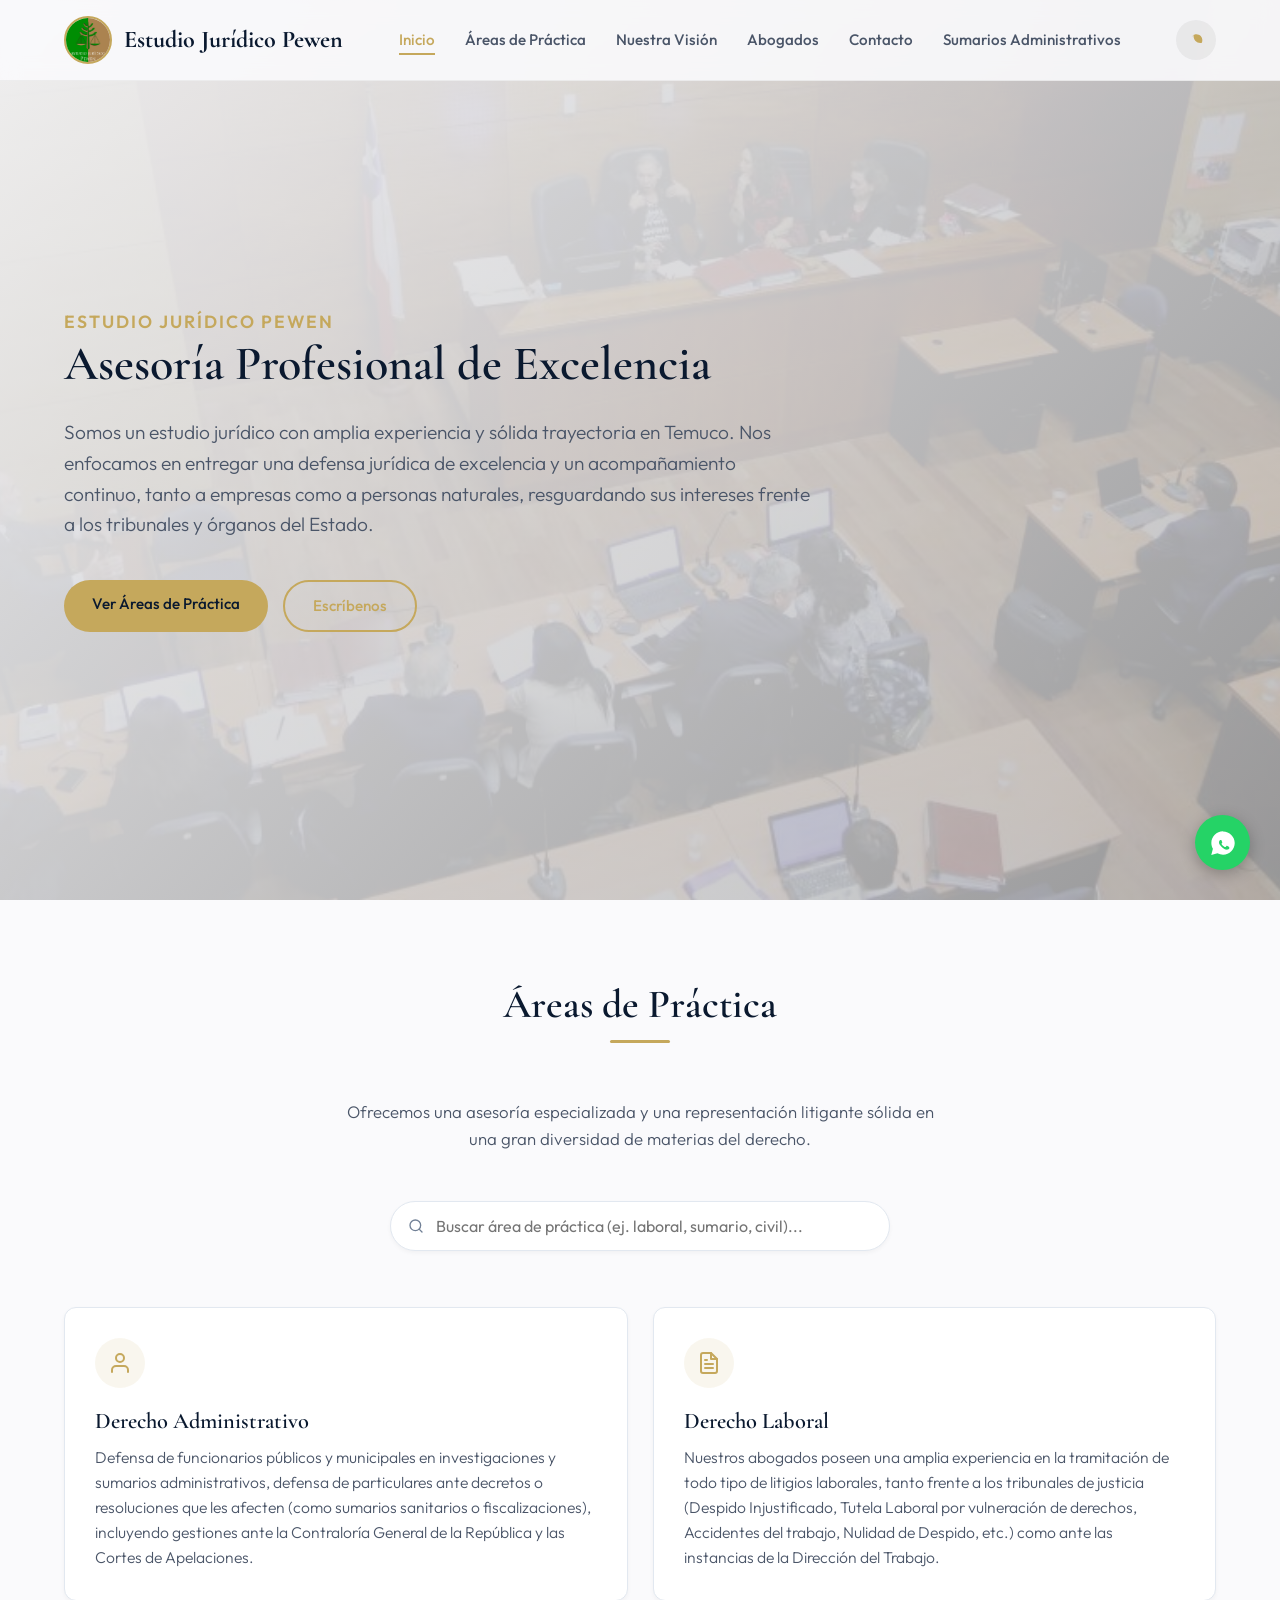
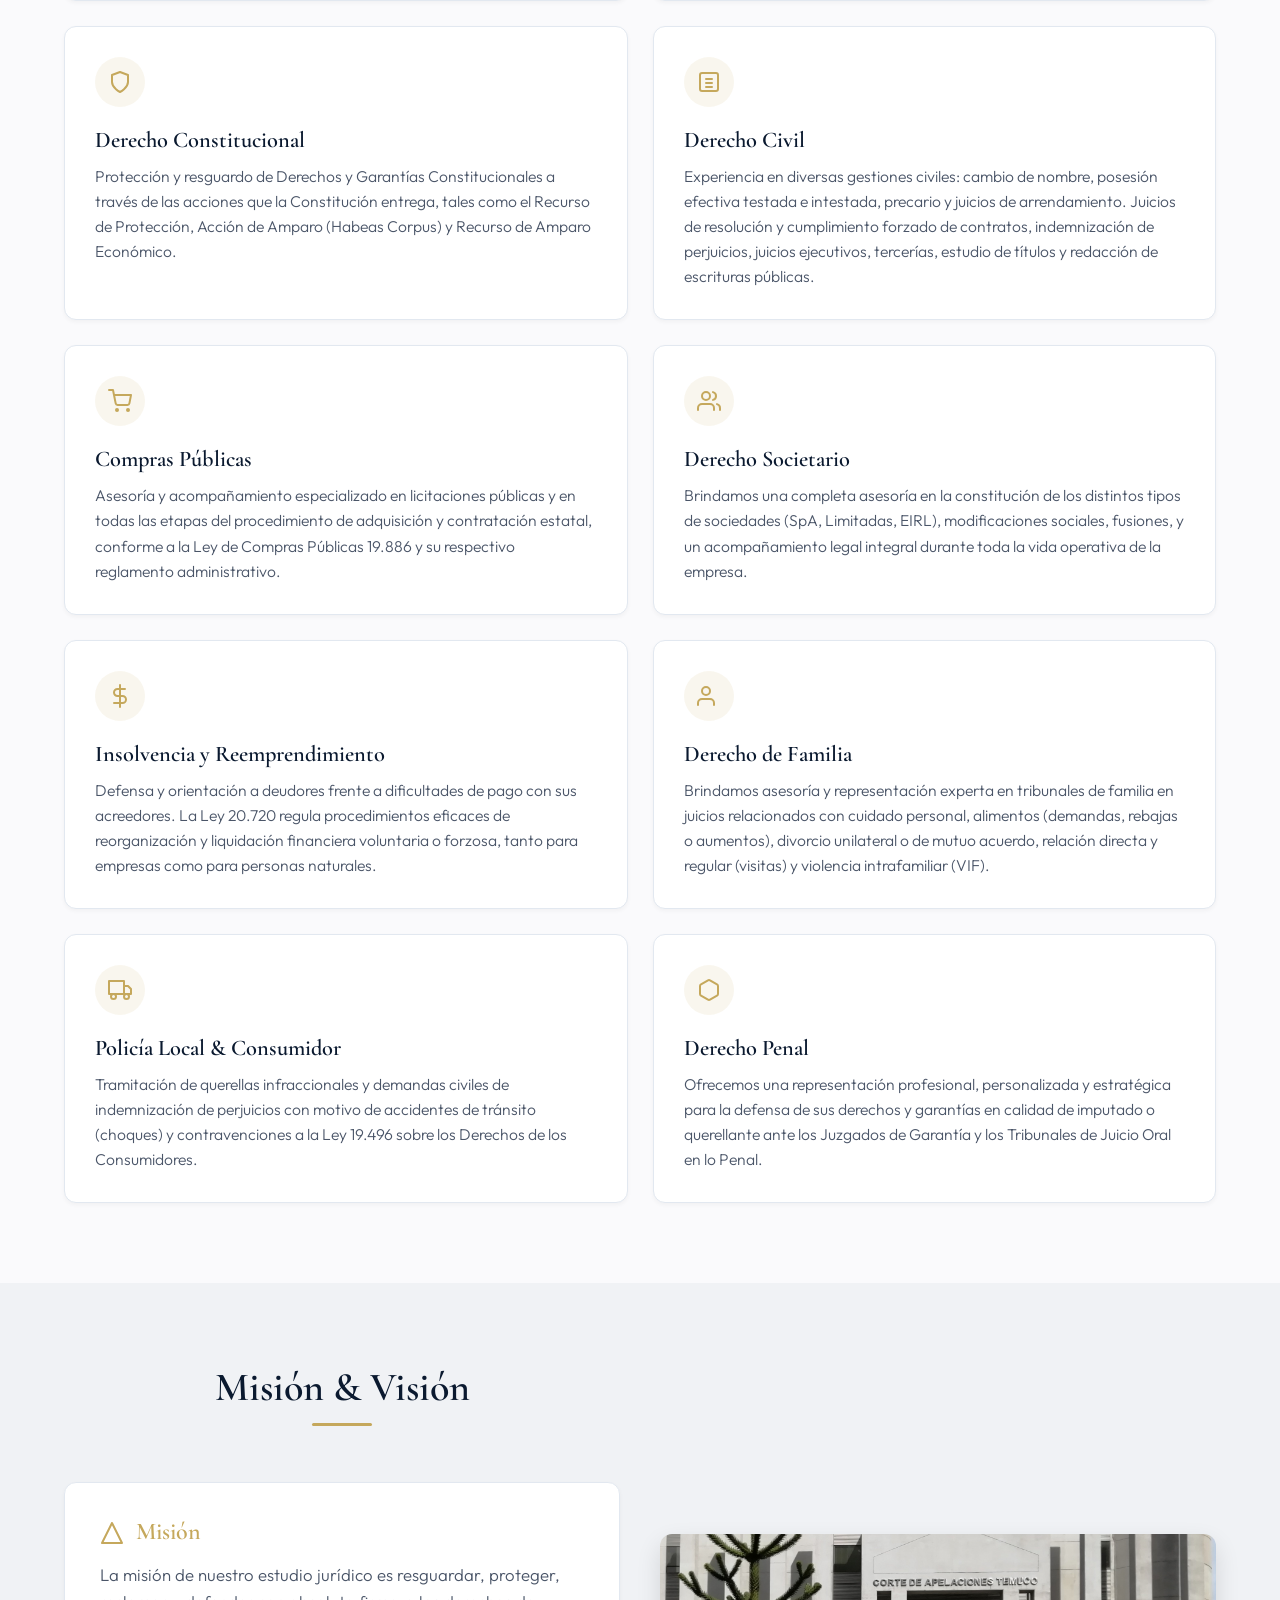
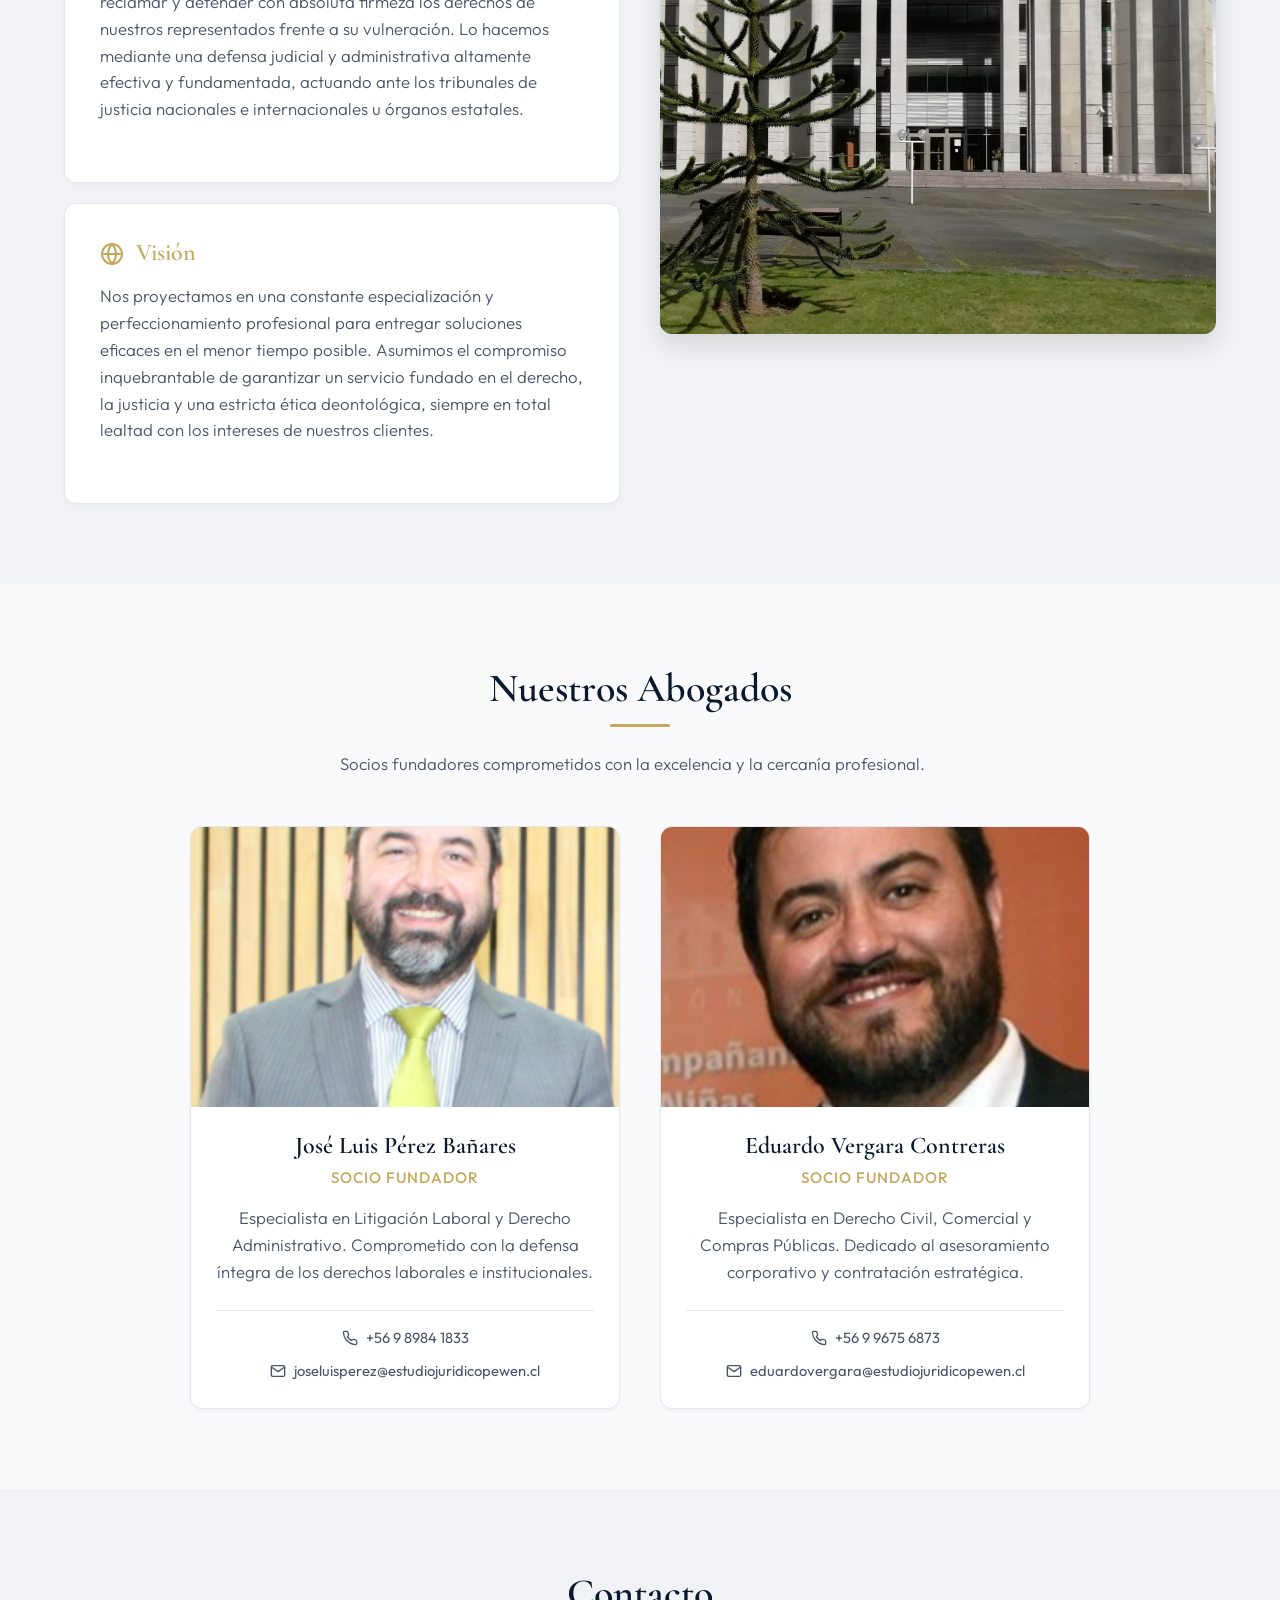
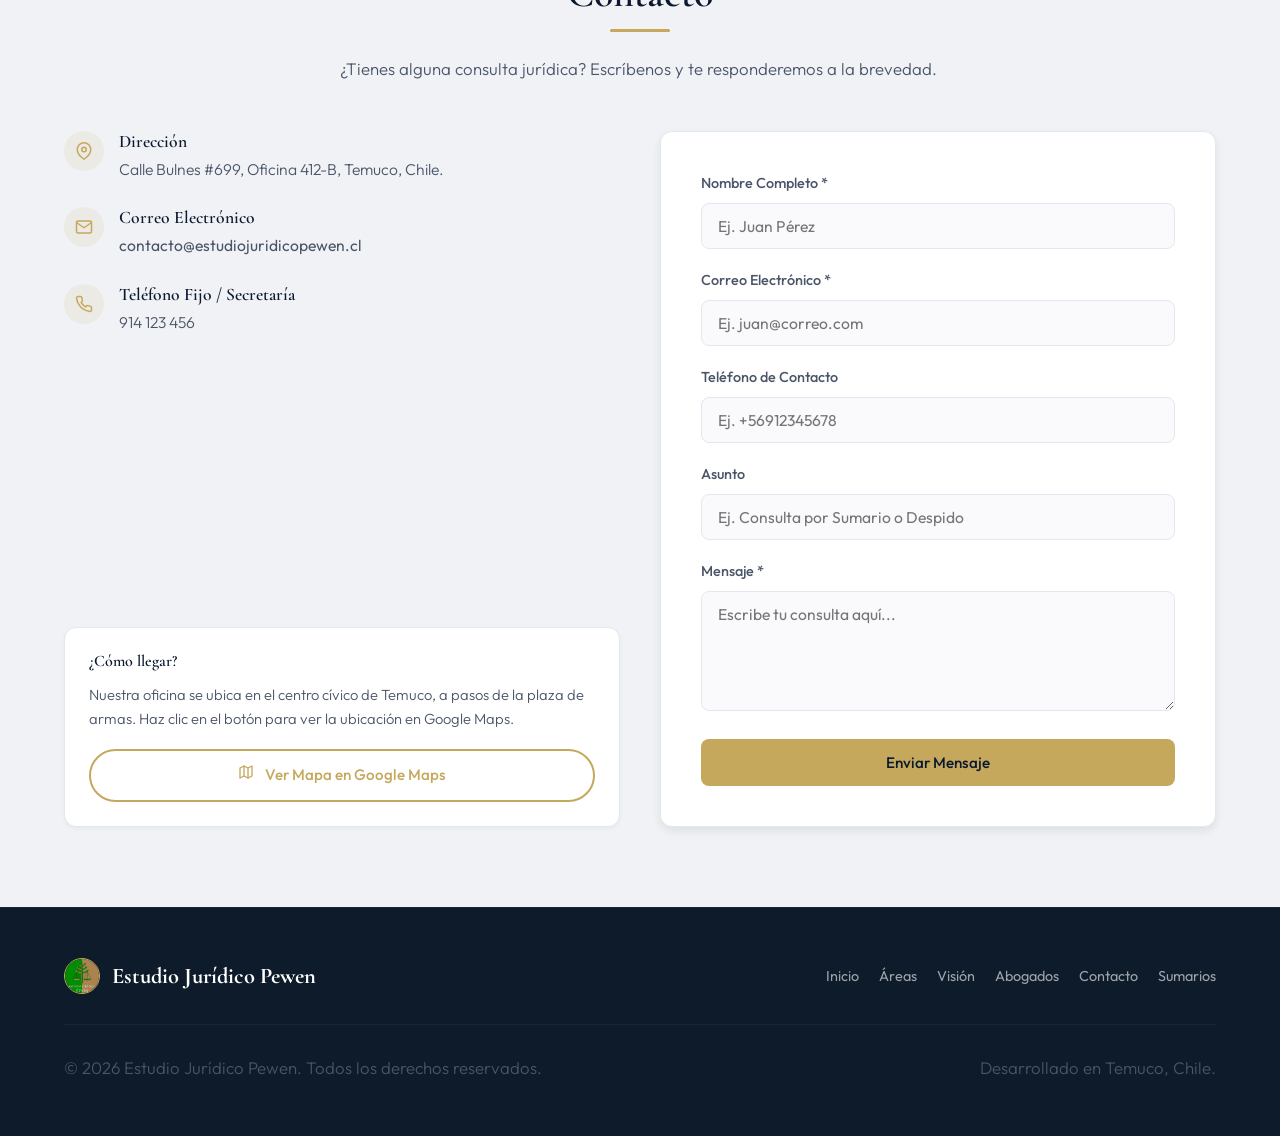
==== commit 622bdd7e: "Agregar sistema de agendamiento para sumarios y quitar tildes" ====
--- a/index.html
+++ b/index.html
@@ -5,22 +5,22 @@
     <meta name="viewport" content="width=device-width, initial-scale=1.0">
     
     <!-- SEO Optimization -->
-    <title>Estudio Jurídico Pewén — Temuco, Chile</title>
-    <meta name="description" content="El Estudio Jurídico Pewén en Temuco se especializa en Derecho Administrativo, Laboral, Civil, de Familia, Penal, Societario y compras públicas. Abogados José Luis Pérez Bañares y Eduardo Vergara Contreras.">
+    <title>Estudio Jurídico Pewen — Temuco, Chile</title>
+    <meta name="description" content="El Estudio Jurídico Pewen en Temuco se especializa en Derecho Administrativo, Laboral, Civil, de Familia, Penal, Societario y compras públicas. Abogados José Luis Pérez Bañares y Eduardo Vergara Contreras.">
     <meta name="keywords" content="Estudio Juridico Pewen, Abogados Temuco, Derecho Administrativo Temuco, Derecho Laboral Temuco, Jose Luis Perez Banares, Eduardo Vergara Contreras, Licitaciones Publicas, Abogados Araucania">
     <meta name="robots" content="index, follow">
     <link rel="canonical" href="https://www.estudiojuridicopewen.cl/">
     
     <!-- Open Graph / Facebook -->
     <meta property="og:type" content="website">
-    <meta property="og:title" content="Estudio Jurídico Pewén | Asesoría Legal Integral">
+    <meta property="og:title" content="Estudio Jurídico Pewen | Asesoría Legal Integral">
     <meta property="og:description" content="Especialistas en Derecho Administrativo, Laboral, Civil y más. Ofrecemos defensa profesional a empresas y personas en Temuco.">
     <meta property="og:url" content="https://www.estudiojuridicopewen.cl/">
     <meta property="og:image" content="img/bg_home.jpg">
     
     <!-- Twitter -->
     <meta name="twitter:card" content="summary_large_image">
-    <meta name="twitter:title" content="Estudio Jurídico Pewén — Temuco">
+    <meta name="twitter:title" content="Estudio Jurídico Pewen — Temuco">
     <meta name="twitter:description" content="Defensa legal de excelencia en Derecho Administrativo y Laboral. Abogados José Luis Pérez y Eduardo Vergara.">
     <meta name="twitter:image" content="img/bg_home.jpg">
     
@@ -43,16 +43,17 @@
         <div class="container">
             <nav class="navbar" id="main-navbar">
                 <a href="#" class="nav-brand" id="nav-brand-link" aria-label="Ir al inicio">
-                    <img src="img/logo.jpeg" alt="Logo Estudio Jurídico Pewén" class="nav-brand-logo">
-                    <span class="nav-logo-text">Pewén Abogados</span>
+                    <img src="img/logo.jpeg" alt="Logo Estudio Jurídico Pewen" class="nav-brand-logo">
+                    <span class="nav-logo-text">Estudio Jurídico Pewen</span>
                 </a>
                 
                 <ul class="nav-menu">
-                    <li><a href="#" class="nav-link active">Inicio</a></li>
-                    <li><a href="#practicas" class="nav-link">Áreas de Práctica</a></li>
-                    <li><a href="#vision" class="nav-link">Nuestra Visión</a></li>
-                    <li><a href="#abogados" class="nav-link">Abogados</a></li>
-                    <li><a href="#contacto" class="nav-link">Contacto</a></li>
+                    <li><a href="index.html#" class="nav-link active">Inicio</a></li>
+                    <li><a href="index.html#practicas" class="nav-link">Áreas de Práctica</a></li>
+                    <li><a href="index.html#vision" class="nav-link">Nuestra Visión</a></li>
+                    <li><a href="index.html#abogados" class="nav-link">Abogados</a></li>
+                    <li><a href="index.html#contacto" class="nav-link">Contacto</a></li>
+                    <li><a href="sumarios.html" class="nav-link">Sumarios Administrativos</a></li>
                 </ul>
                 
                 <div class="nav-actions">
@@ -74,11 +75,12 @@
     <!-- MOBILE MENU DRAWER OVERLAY -->
     <div class="mobile-nav-overlay flex-center" id="mobile-menu-overlay">
         <ul class="mobile-nav-menu text-center">
-            <li><a href="#" class="mobile-nav-link">Inicio</a></li>
-            <li><a href="#practicas" class="mobile-nav-link">Áreas de Práctica</a></li>
-            <li><a href="#vision" class="mobile-nav-link">Nuestra Visión</a></li>
-            <li><a href="#abogados" class="mobile-nav-link">Abogados</a></li>
-            <li><a href="#contacto" class="mobile-nav-link">Contacto</a></li>
+            <li><a href="index.html#" class="mobile-nav-link">Inicio</a></li>
+            <li><a href="index.html#practicas" class="mobile-nav-link">Áreas de Práctica</a></li>
+            <li><a href="index.html#vision" class="mobile-nav-link">Nuestra Visión</a></li>
+            <li><a href="index.html#abogados" class="mobile-nav-link">Abogados</a></li>
+            <li><a href="index.html#contacto" class="mobile-nav-link">Contacto</a></li>
+            <li><a href="sumarios.html" class="mobile-nav-link">Sumarios Administrativos</a></li>
         </ul>
     </div>
 
@@ -88,13 +90,13 @@
         <!-- HERO SECTION -->
         <section class="hero" id="home">
             <div class="hero-bg">
-                <img src="img/bg_home.jpg" alt="Fondo Estudio Jurídico Pewén">
+                <img src="img/bg_home.jpg" alt="Fondo Estudio Jurídico Pewen">
             </div>
             <div class="hero-overlay"></div>
             
             <div class="container animate-fade-in-up">
                 <div class="hero-content">
-                    <span class="hero-tagline">Estudio Jurídico Pewén</span>
+                    <span class="hero-tagline">Estudio Jurídico Pewen</span>
                     <h1>Asesoría Profesional de Excelencia</h1>
                     <p class="hero-desc">
                         Somos un estudio jurídico con amplia experiencia y sólida trayectoria en Temuco. 
@@ -294,7 +296,7 @@
 
                     <!-- Right: Picture -->
                     <div class="vision-images animate-fade-in delay-3">
-                        <img src="img/bg_vision.jpg" alt="Visión del Estudio Jurídico Pewén">
+                        <img src="img/bg_vision.jpg" alt="Visión del Estudio Jurídico Pewen">
                     </div>
 
                 </div>
@@ -503,19 +505,20 @@
         <div class="container">
             <div class="footer-content">
                 <a href="#" class="footer-logo">
-                    <img src="img/logo.jpeg" alt="Logo Estudio Jurídico Pewén" style="height:36px; width:36px; border-radius:50%; border: 1px solid var(--color-gold);">
-                    <span>Estudio Jurídico Pewén</span>
+                    <img src="img/logo.jpeg" alt="Logo Estudio Jurídico Pewen" style="height:36px; width:36px; border-radius:50%; border: 1px solid var(--color-gold);">
+                    <span>Estudio Jurídico Pewen</span>
                 </a>
                 <ul class="footer-links">
-                    <li><a href="#" class="footer-link">Inicio</a></li>
-                    <li><a href="#practicas" class="footer-link">Áreas</a></li>
-                    <li><a href="#vision" class="footer-link">Visión</a></li>
-                    <li><a href="#abogados" class="footer-link">Abogados</a></li>
-                    <li><a href="#contacto" class="footer-link">Contacto</a></li>
+                    <li><a href="index.html#" class="footer-link">Inicio</a></li>
+                    <li><a href="index.html#practicas" class="footer-link">Áreas</a></li>
+                    <li><a href="index.html#vision" class="footer-link">Visión</a></li>
+                    <li><a href="index.html#abogados" class="footer-link">Abogados</a></li>
+                    <li><a href="index.html#contacto" class="footer-link">Contacto</a></li>
+                    <li><a href="sumarios.html" class="footer-link">Sumarios</a></li>
                 </ul>
             </div>
             <div class="footer-bottom">
-                <p>&copy; 2026 Estudio Jurídico Pewén. Todos los derechos reservados.</p>
+                <p>&copy; 2026 Estudio Jurídico Pewen. Todos los derechos reservados.</p>
                 <p>Desarrollado en Temuco, Chile.</p>
             </div>
         </div>
--- a/css/components.css
+++ b/css/components.css
@@ -817,3 +817,320 @@
     height: 28px;
     fill: currentColor;
 }
+
+/* --- CALENDAR & BOOKING WIDGET --- */
+.booking-container {
+    max-width: 1000px;
+    margin: 0 auto;
+    background-color: var(--bg-secondary);
+    border-radius: var(--border-radius);
+    border: 1px solid var(--border-color);
+    box-shadow: var(--shadow-md);
+    overflow: hidden;
+}
+
+.booking-grid {
+    display: grid;
+    grid-template-columns: 1.2fr 1fr;
+    min-height: 550px;
+}
+
+@media (max-width: 900px) {
+    .booking-grid {
+        grid-template-columns: 1fr;
+    }
+}
+
+.calendar-section {
+    padding: 30px;
+    border-right: 1px solid var(--border-color);
+}
+
+@media (max-width: 900px) {
+    .calendar-section {
+        border-right: none;
+        border-bottom: 1px solid var(--border-color);
+    }
+}
+
+.calendar-header {
+    display: flex;
+    justify-content: space-between;
+    align-items: center;
+    margin-bottom: 25px;
+}
+
+.calendar-title {
+    font-size: 1.5rem;
+    font-weight: 600;
+    color: var(--text-primary);
+    text-transform: capitalize;
+}
+
+.calendar-nav-btn {
+    background-color: var(--bg-accent);
+    color: var(--text-primary);
+    border: 1px solid var(--border-color);
+    width: 36px;
+    height: 36px;
+    border-radius: 50%;
+    cursor: pointer;
+    font-weight: bold;
+    display: inline-flex;
+    justify-content: center;
+    align-items: center;
+    transition: all var(--transition-fast);
+}
+
+.calendar-nav-btn:hover {
+    background-color: var(--color-gold);
+    color: #0a192f;
+    border-color: var(--color-gold);
+}
+
+.calendar-weekdays {
+    display: grid;
+    grid-template-columns: repeat(7, 1fr);
+    text-align: center;
+    font-weight: 600;
+    font-size: 0.85rem;
+    color: var(--text-muted);
+    margin-bottom: 10px;
+    text-transform: uppercase;
+    letter-spacing: 0.5px;
+}
+
+.calendar-days-grid {
+    display: grid;
+    grid-template-columns: repeat(7, 1fr);
+    gap: 8px;
+    text-align: center;
+}
+
+.calendar-day-cell {
+    aspect-ratio: 1;
+    display: flex;
+    flex-direction: column;
+    justify-content: center;
+    align-items: center;
+    border-radius: 50%;
+    font-size: 0.95rem;
+    font-weight: 500;
+    color: var(--text-primary);
+    cursor: pointer;
+    position: relative;
+    transition: all var(--transition-fast);
+}
+
+.calendar-day-cell:hover:not(.past):not(.empty) {
+    background-color: var(--bg-accent);
+}
+
+.calendar-day-cell.empty {
+    cursor: default;
+    opacity: 0;
+}
+
+.calendar-day-cell.past {
+    color: var(--text-muted);
+    opacity: 0.35;
+    cursor: not-allowed;
+}
+
+.calendar-day-cell.today {
+    border: 2px solid var(--color-gold-hover);
+}
+
+.calendar-day-cell.selected {
+    background-color: var(--color-gold) !important;
+    color: #0a192f !important;
+    font-weight: 600;
+    box-shadow: 0 4px 10px var(--color-gold-light);
+}
+
+.calendar-day-cell.holiday {
+    color: var(--color-gold);
+    font-weight: 600;
+}
+
+.calendar-day-cell.holiday::after {
+    content: '';
+    position: absolute;
+    bottom: 4px;
+    width: 4px;
+    height: 4px;
+    background-color: var(--color-gold);
+    border-radius: 50%;
+}
+
+.calendar-day-cell.weekend {
+    font-weight: 600;
+}
+
+/* Right Section: Time slots & booking form */
+.slots-section {
+    padding: 30px;
+    background-color: var(--bg-accent);
+    display: flex;
+    flex-direction: column;
+    justify-content: flex-start;
+}
+
+.slots-title {
+    font-size: 1.3rem;
+    margin-bottom: 20px;
+    font-weight: 600;
+    color: var(--text-primary);
+}
+
+.slots-grid {
+    display: grid;
+    grid-template-columns: repeat(2, 1fr);
+    gap: 12px;
+    margin-bottom: 25px;
+}
+
+@media (max-width: 480px) {
+    .slots-grid {
+        grid-template-columns: 1fr;
+    }
+}
+
+.slot-btn {
+    font-family: var(--font-body);
+    font-size: 0.92rem;
+    font-weight: 500;
+    padding: 10px 15px;
+    border-radius: 8px;
+    border: 1px solid var(--border-color);
+    background-color: var(--bg-secondary);
+    color: var(--text-primary);
+    cursor: pointer;
+    text-align: center;
+    transition: all var(--transition-fast);
+}
+
+.slot-btn:hover:not(.blocked) {
+    border-color: var(--color-gold);
+    background-color: var(--color-gold-light);
+}
+
+.slot-btn.blocked {
+    background-color: rgba(0, 0, 0, 0.04);
+    color: var(--text-muted);
+    border-color: var(--border-color);
+    text-decoration: line-through;
+    cursor: not-allowed;
+    opacity: 0.5;
+}
+
+[data-theme="dark"] .slot-btn.blocked {
+    background-color: rgba(255, 255, 255, 0.02);
+}
+
+.slot-btn.selected {
+    background-color: var(--color-gold);
+    color: #0a192f;
+    border-color: var(--color-gold);
+    font-weight: 600;
+}
+
+/* Pricing Indicator */
+.price-display-wrapper {
+    background-color: var(--bg-secondary);
+    border-radius: 8px;
+    padding: 15px;
+    margin-bottom: 25px;
+    border: 1px solid var(--border-color);
+    display: flex;
+    justify-content: space-between;
+    align-items: center;
+}
+
+.price-label {
+    font-size: 0.95rem;
+    font-weight: 500;
+    color: var(--text-secondary);
+}
+
+.price-value {
+    font-size: 1.25rem;
+    font-weight: 700;
+    color: var(--color-gold);
+}
+
+/* Booking form wrapper */
+.booking-form-wrapper {
+    display: flex;
+    flex-direction: column;
+}
+
+/* Bank Details Card */
+.transfer-details-card {
+    background-color: var(--bg-secondary);
+    border: 2px dashed var(--color-gold);
+    border-radius: var(--border-radius);
+    padding: 20px;
+    margin: 20px 0;
+    position: relative;
+}
+
+.transfer-title {
+    font-family: var(--font-heading);
+    font-size: 1.3rem;
+    color: var(--color-gold);
+    margin-bottom: 12px;
+    font-weight: 600;
+    text-align: center;
+}
+
+.transfer-details-list {
+    list-style: none;
+    font-size: 0.95rem;
+}
+
+.transfer-details-list li {
+    margin-bottom: 8px;
+    display: flex;
+    justify-content: space-between;
+    border-bottom: 1px solid rgba(0, 0, 0, 0.03);
+    padding-bottom: 4px;
+}
+
+[data-theme="dark"] .transfer-details-list li {
+    border-bottom: 1px solid rgba(255, 255, 255, 0.03);
+}
+
+.transfer-details-list li strong {
+    color: var(--text-primary);
+}
+
+.transfer-details-list li span {
+    color: var(--text-secondary);
+    font-family: monospace;
+    font-size: 1rem;
+}
+
+.whatsapp-confirm-btn {
+    background-color: #25d366 !important;
+    color: #ffffff !important;
+    font-weight: 600;
+    width: 100%;
+    margin-top: 10px;
+    display: flex;
+    justify-content: center;
+    align-items: center;
+    gap: 8px;
+}
+
+.whatsapp-confirm-btn:hover {
+    background-color: #128c7e !important;
+    transform: translateY(-2px);
+    box-shadow: 0 4px 15px rgba(37, 211, 102, 0.3);
+}
+
+.whatsapp-confirm-btn svg {
+    width: 20px;
+    height: 20px;
+    fill: currentColor;
+}
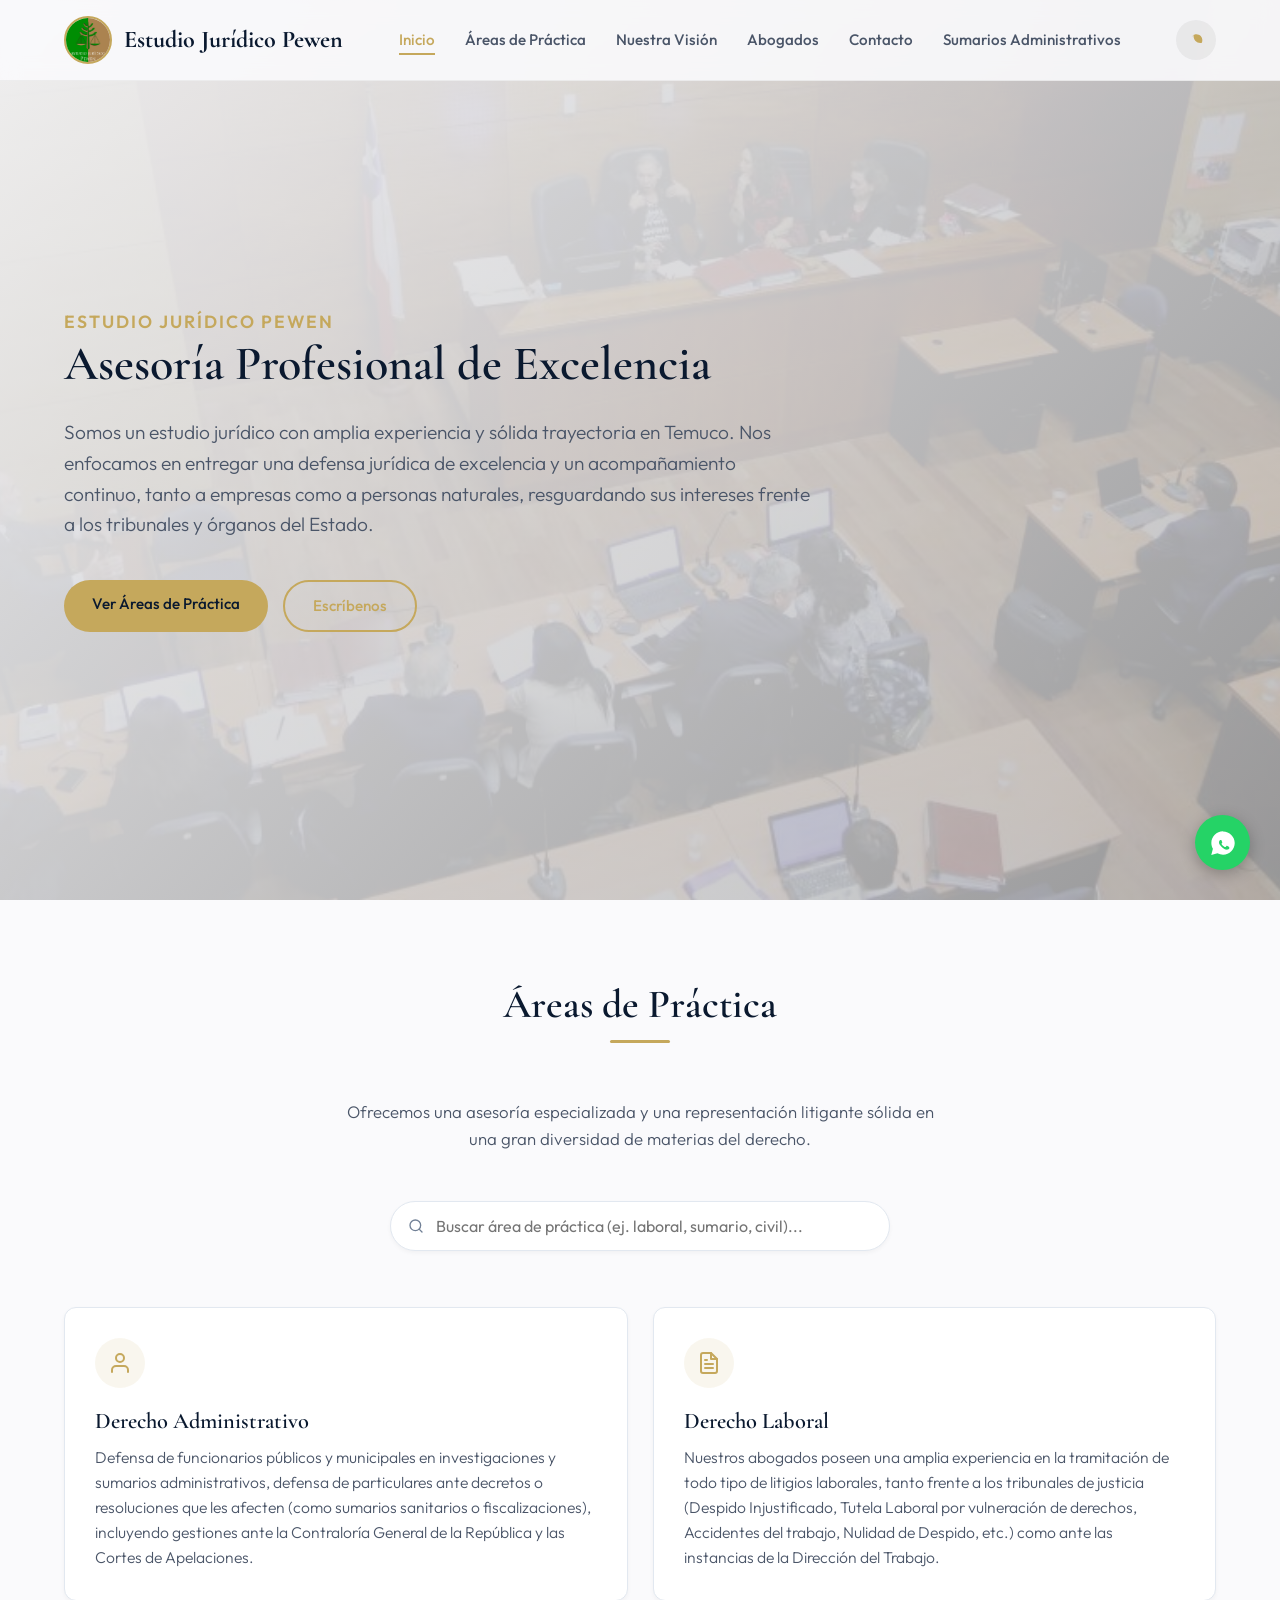
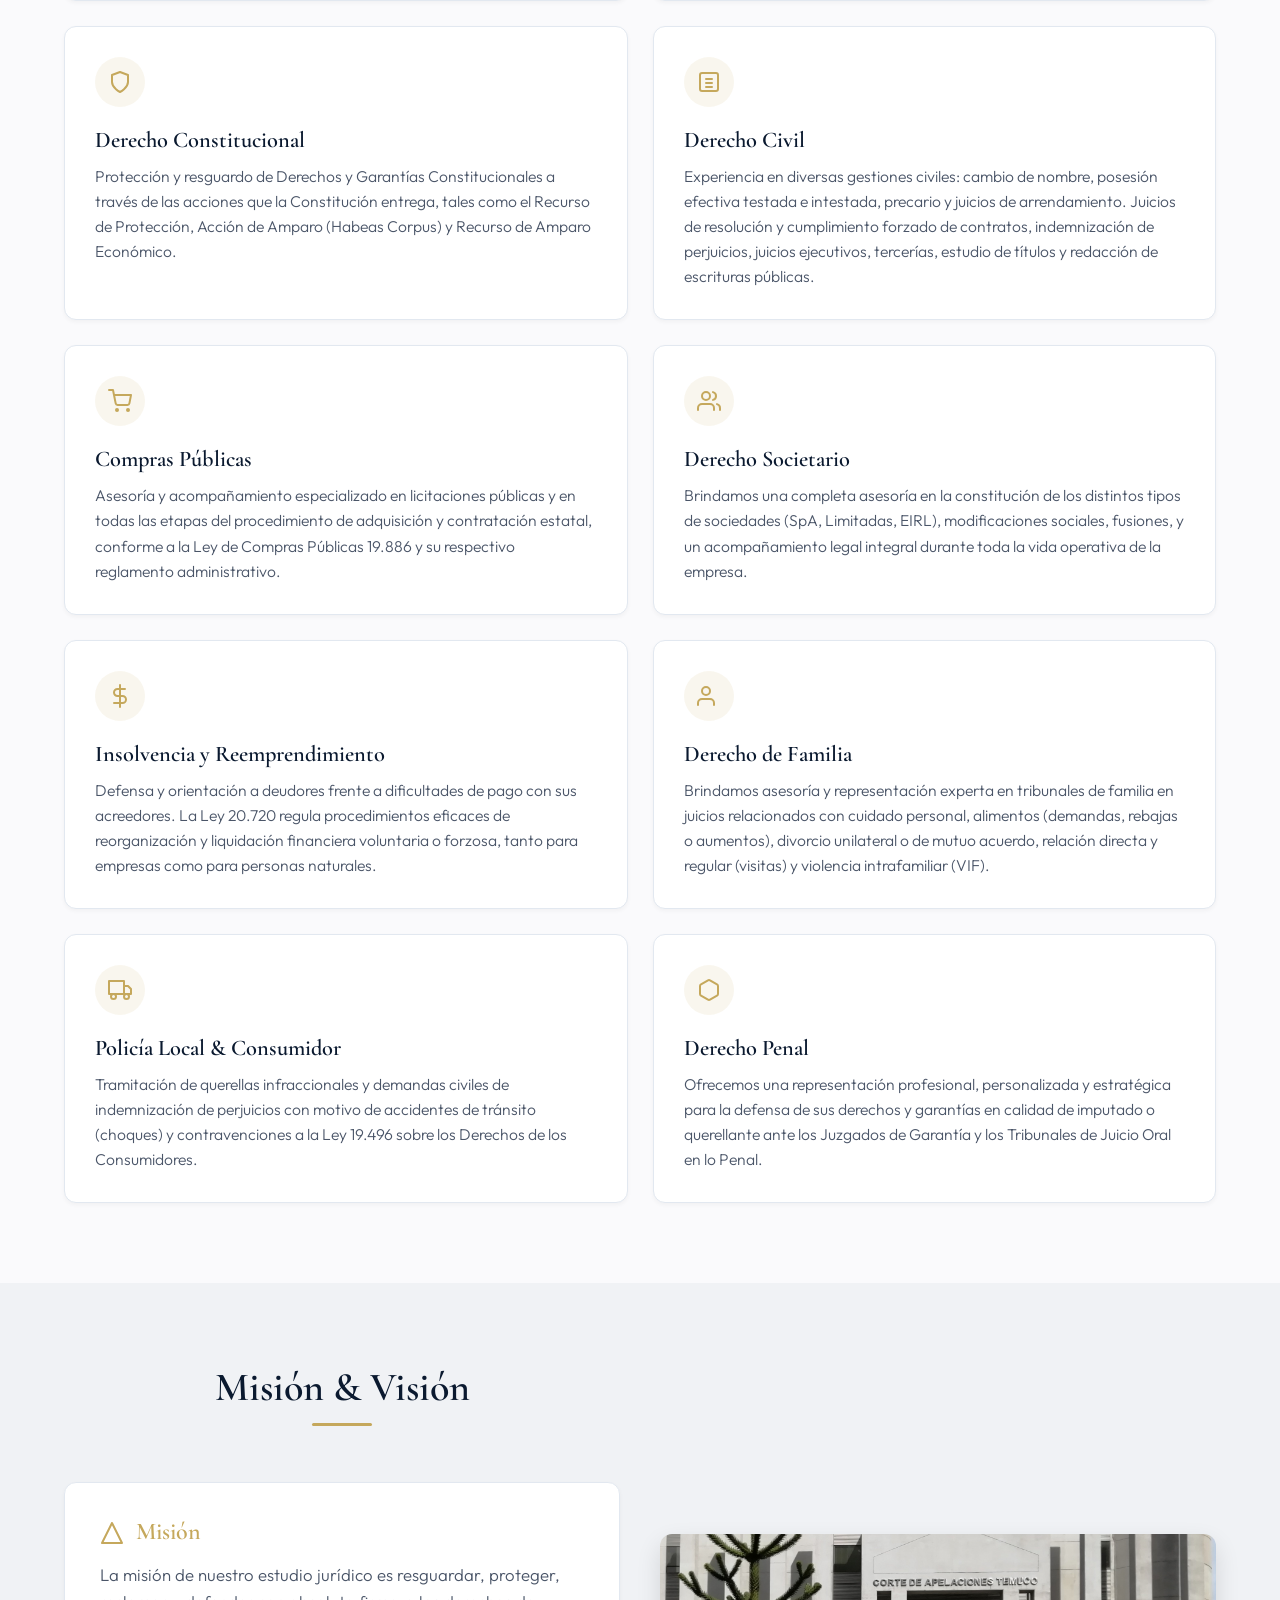
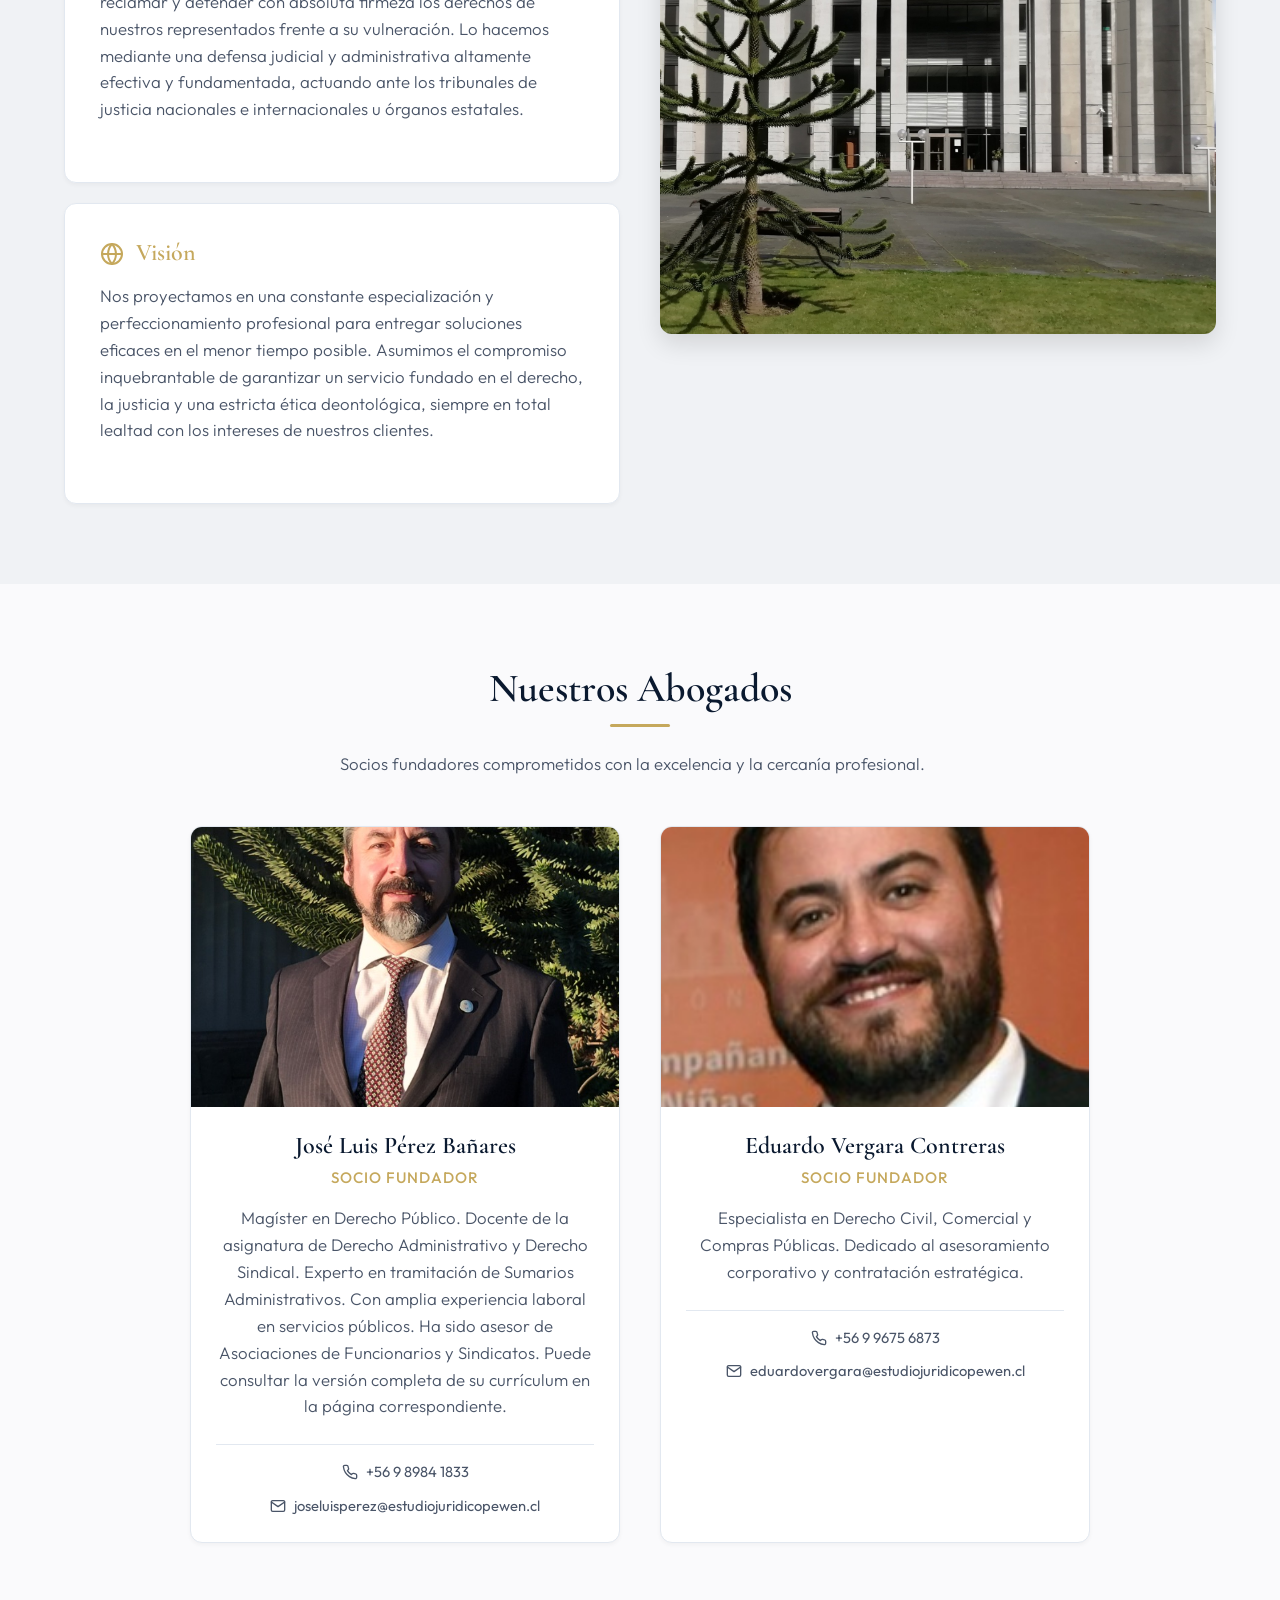
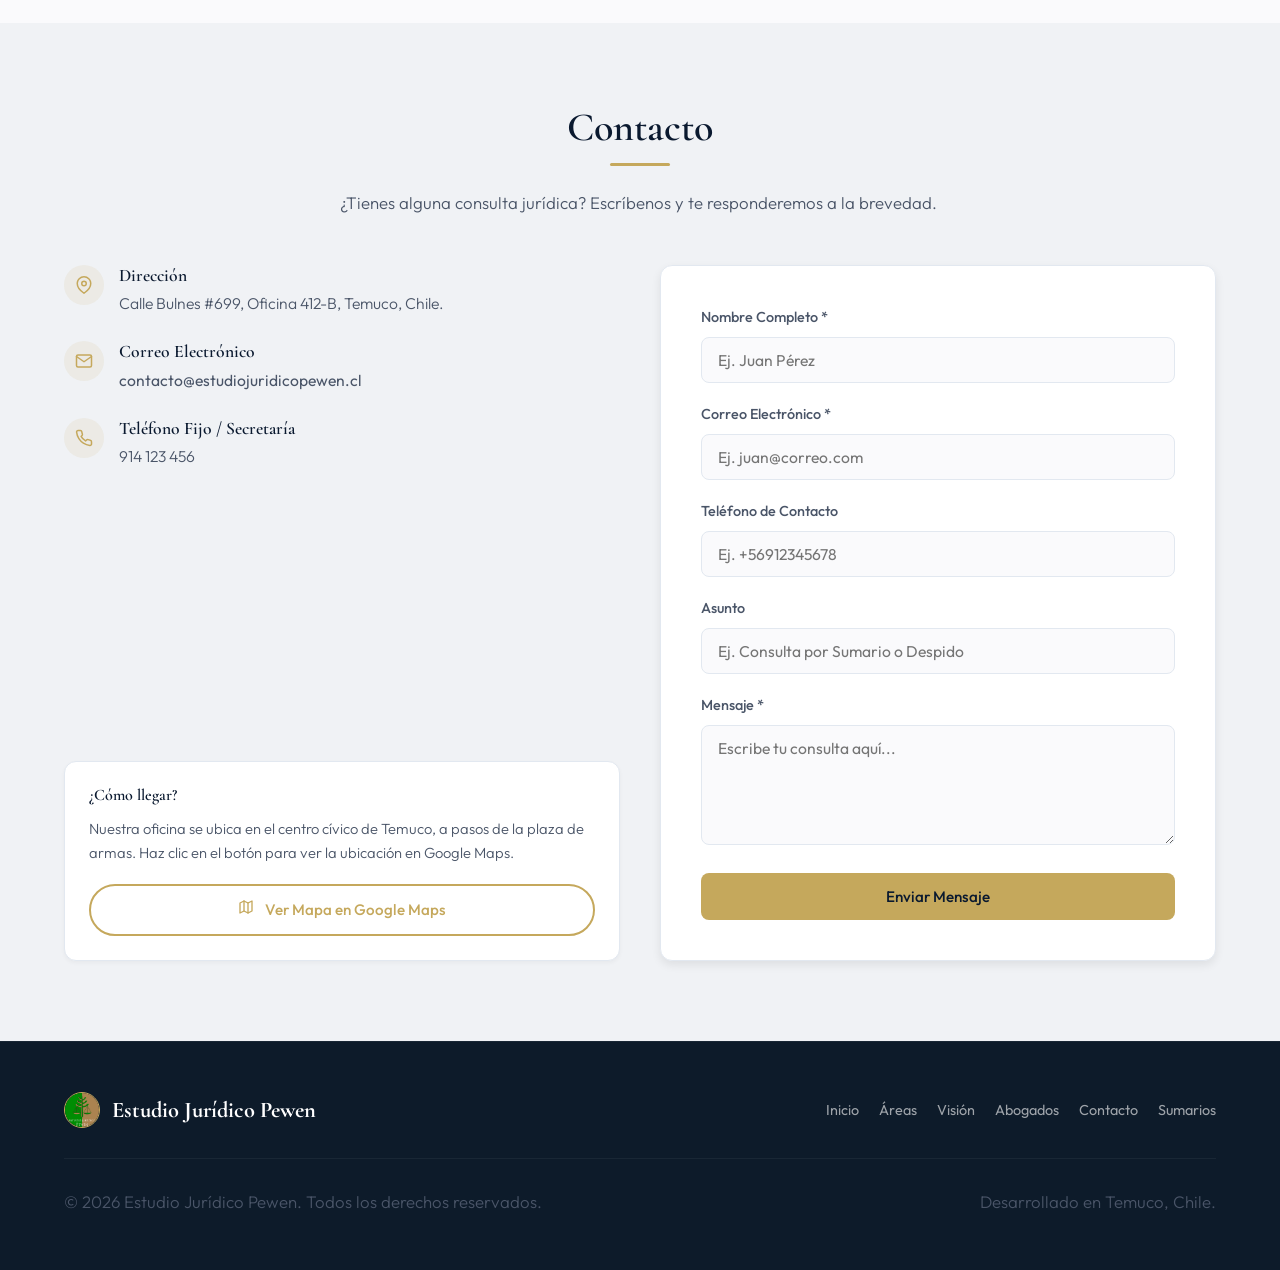
==== commit d4191510: "Actualizar biografia de Jose Luis Perez" ====
--- a/index.html
+++ b/index.html
@@ -319,7 +319,7 @@
                         <div class="lawyer-info">
                             <h3 class="lawyer-name">José Luis Pérez Bañares</h3>
                             <div class="lawyer-role">Socio Fundador</div>
-                            <p>Especialista en Litigación Laboral y Derecho Administrativo. Comprometido con la defensa íntegra de los derechos laborales e institucionales.</p>
+                            <p>Magíster en Derecho Público. Docente de la asignatura de Derecho Administrativo y Derecho Sindical. Experto en tramitación de Sumarios Administrativos. Con amplia experiencia laboral en servicios públicos. Ha sido asesor de Asociaciones de Funcionarios y Sindicatos. Puede consultar la versión completa de su currículum en la página correspondiente.</p>
                             <ul class="lawyer-contact">
                                 <li>
                                     <a href="tel:+56989841833" class="lawyer-contact-link">
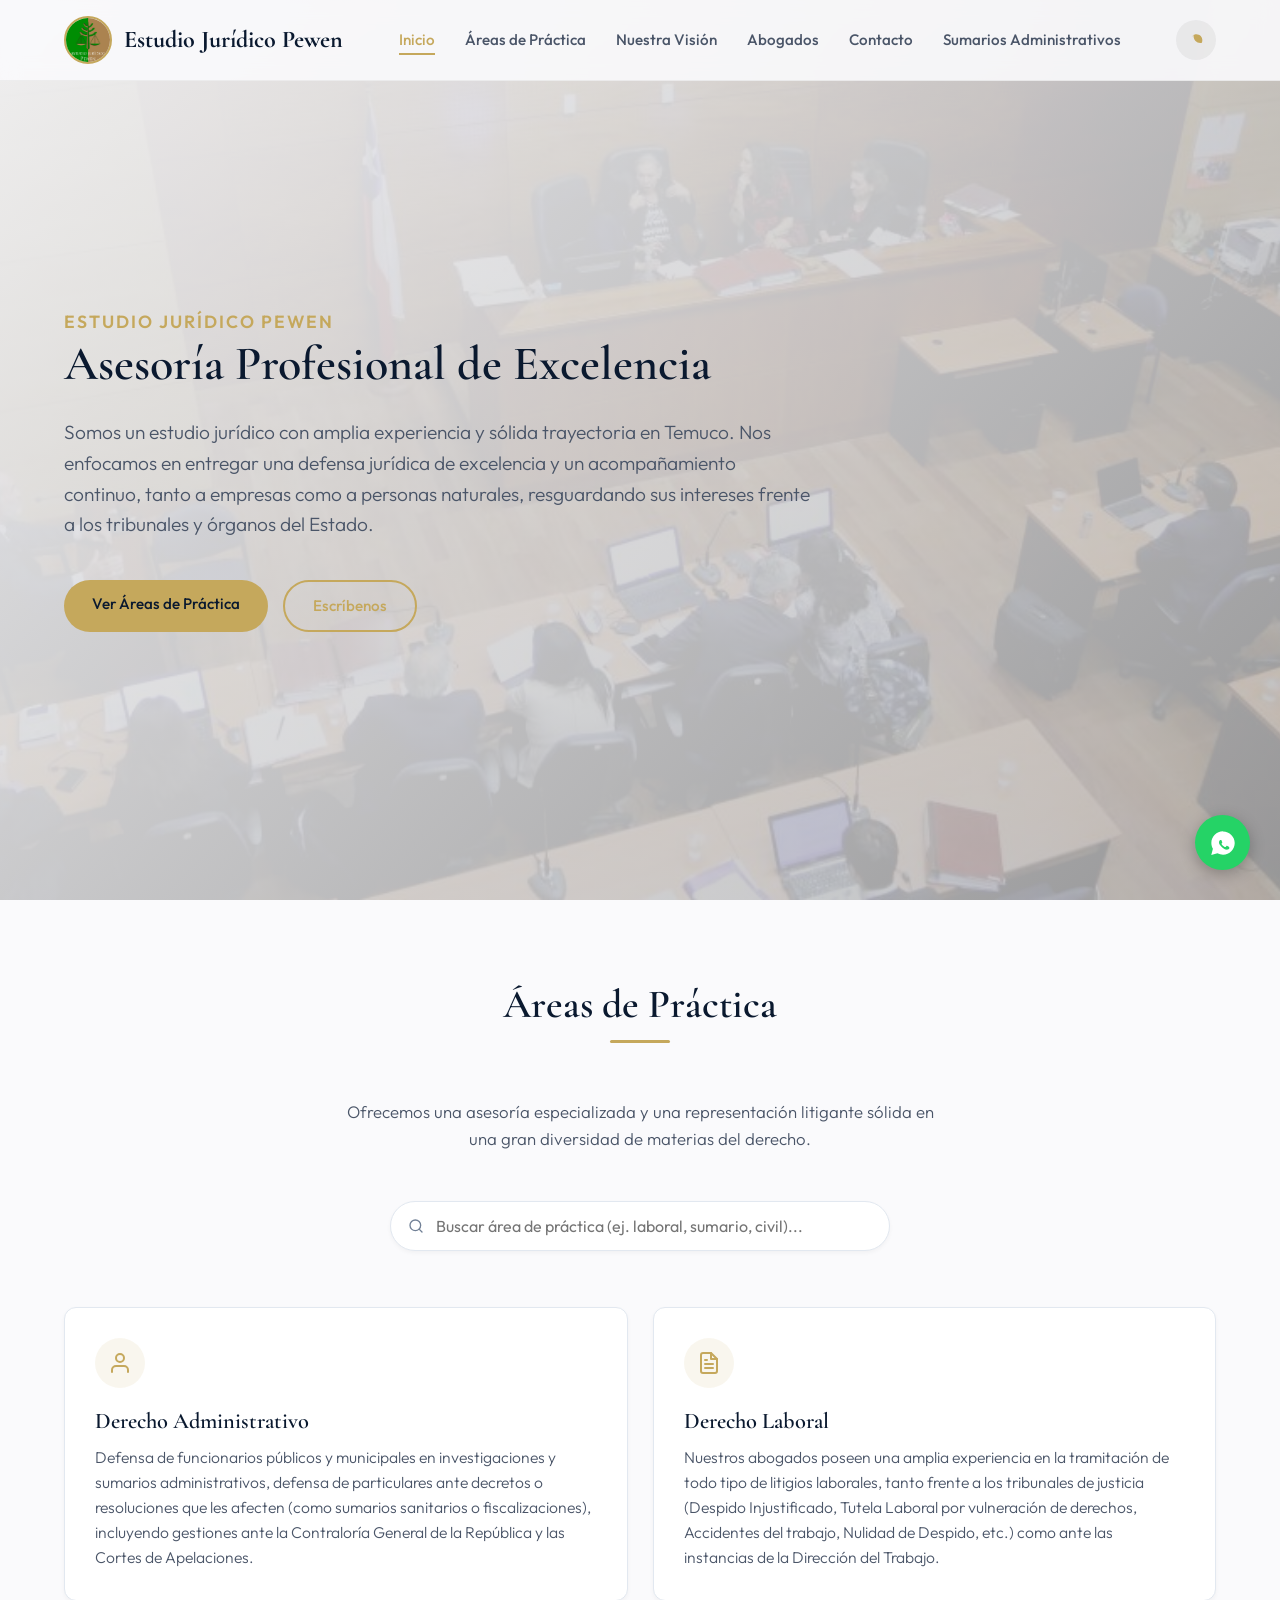
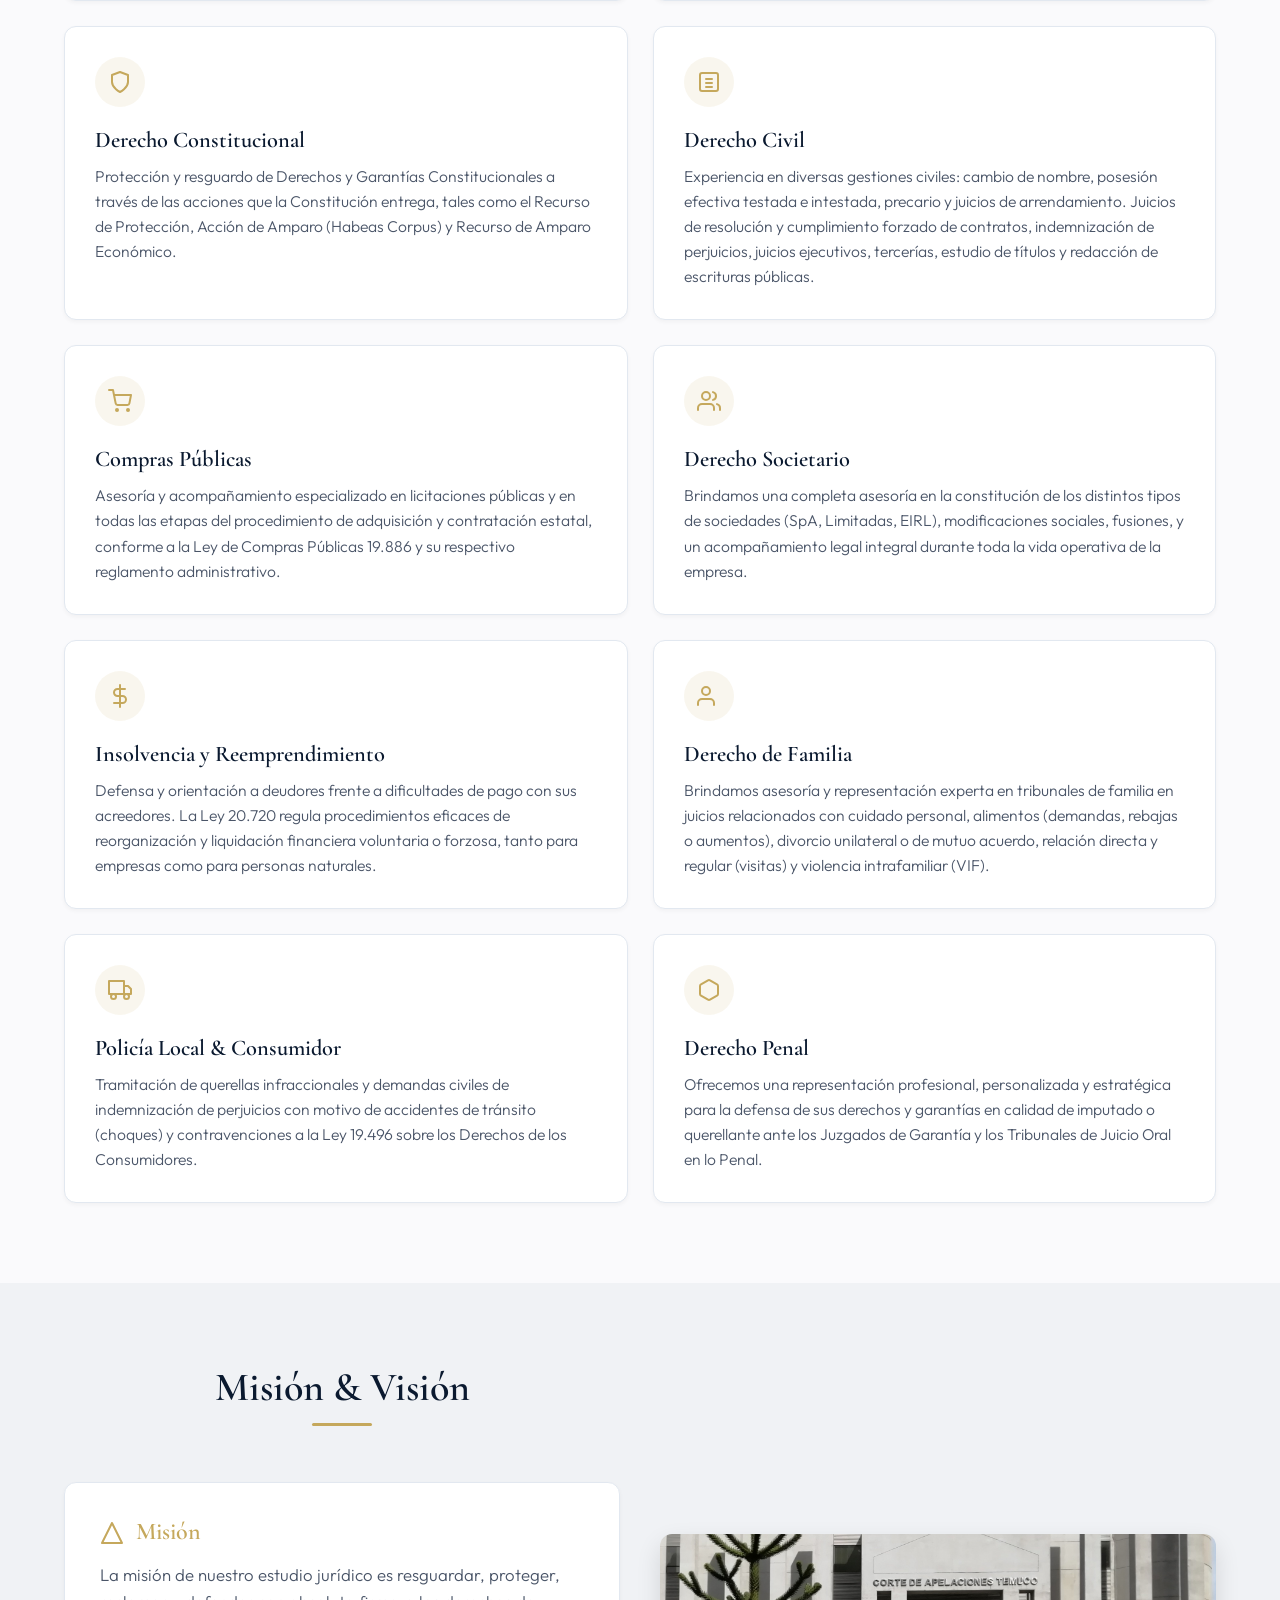
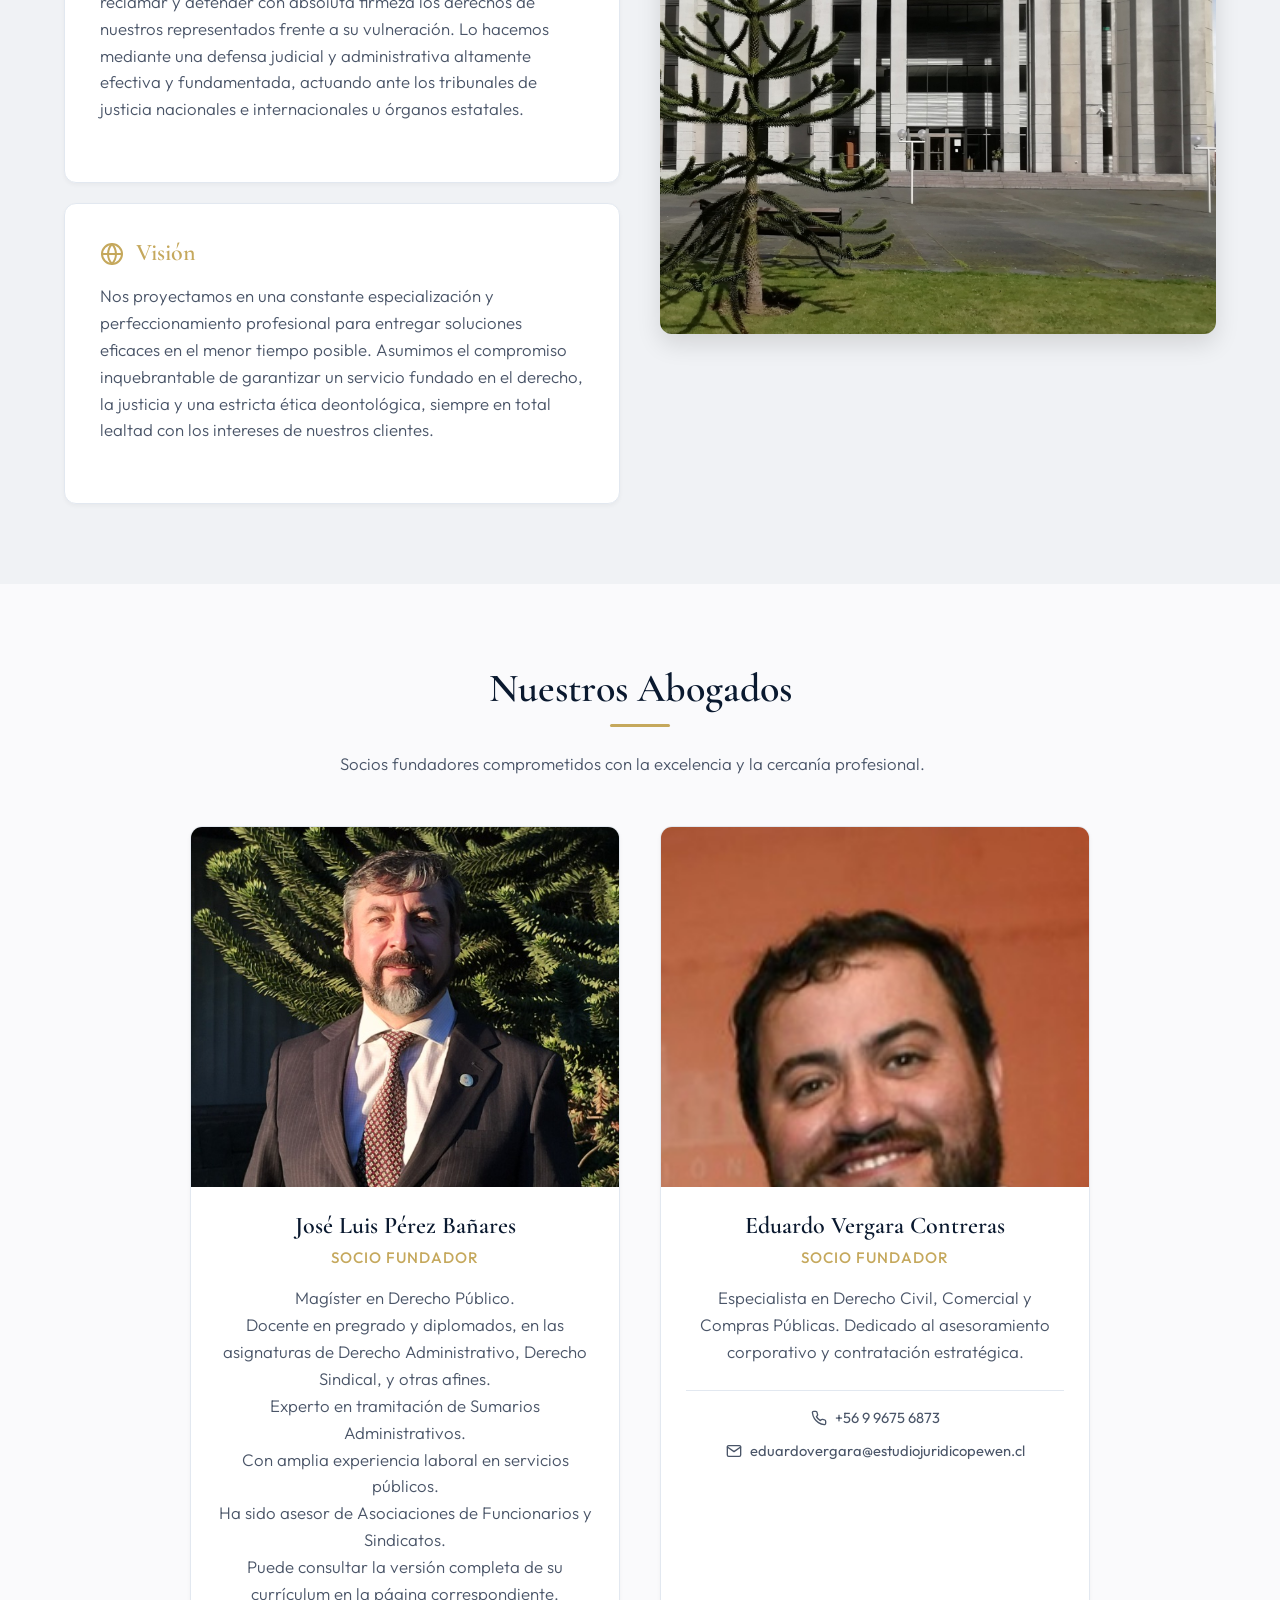
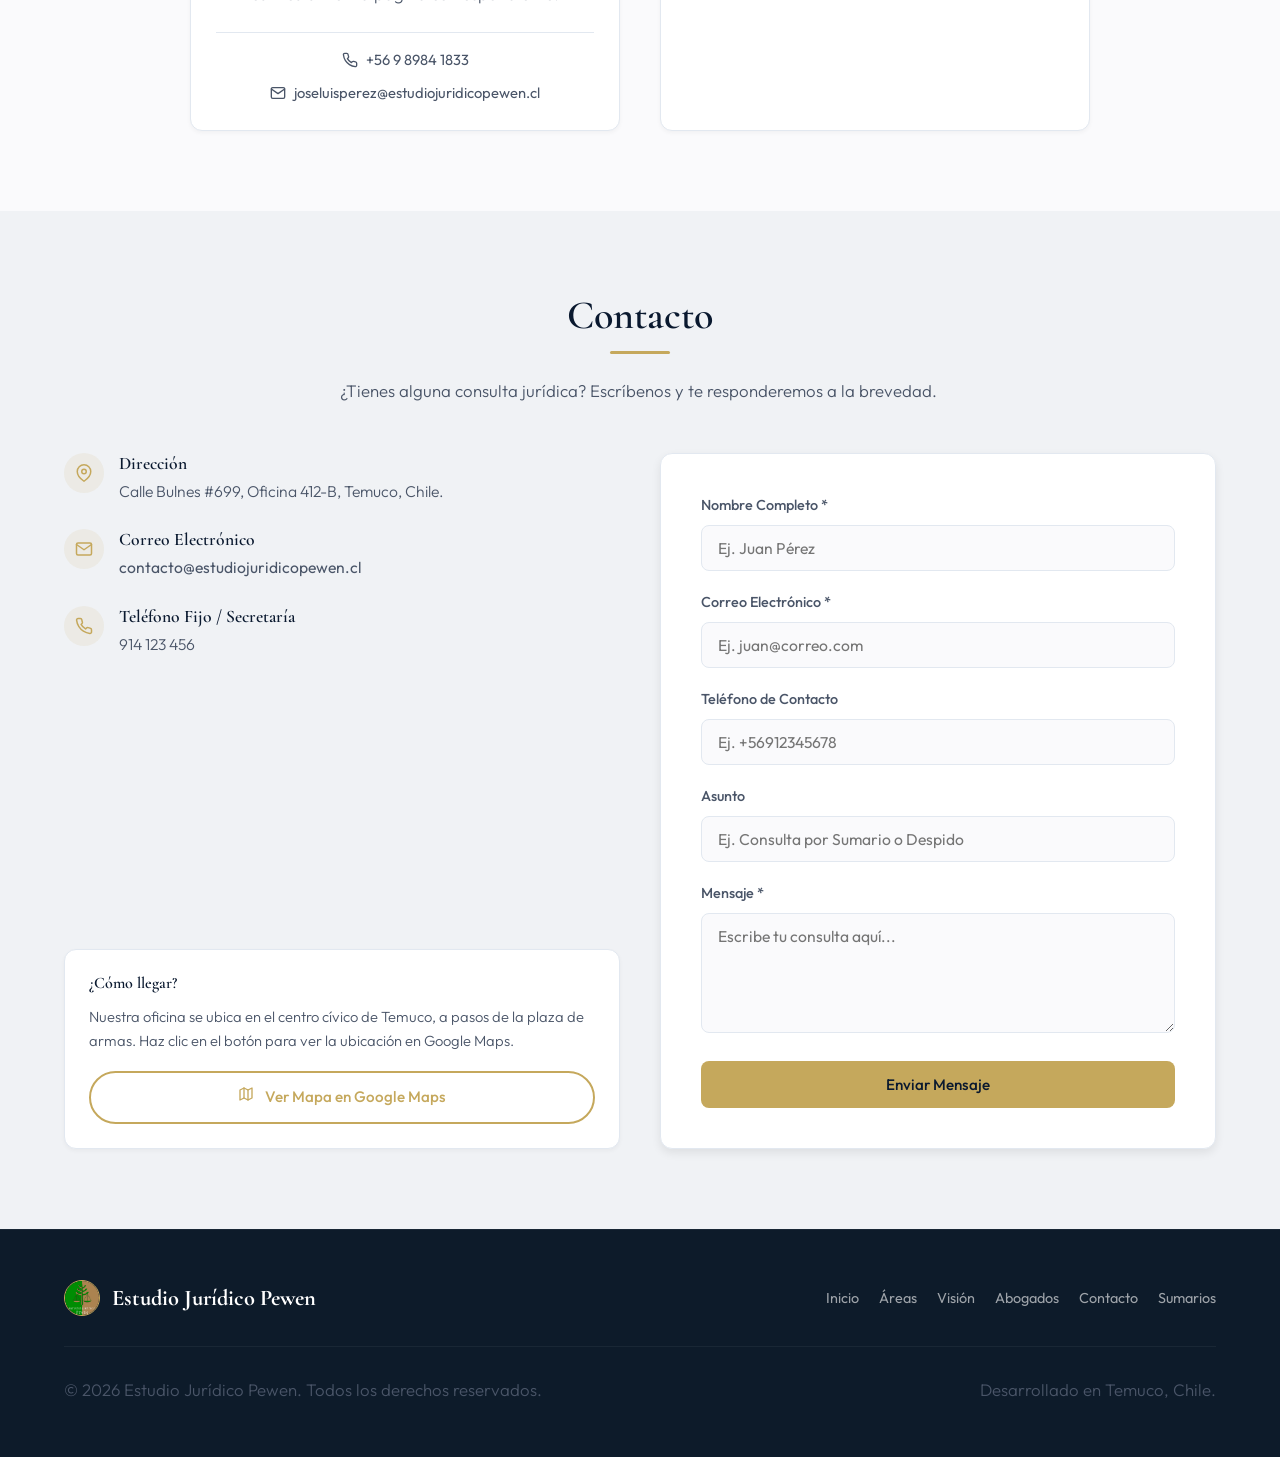
==== commit 901ac841: "Ajustar altura de fotos de abogados y aplicar saltos de linea a la bio de Jose Luis" ====
--- a/index.html
+++ b/index.html
@@ -319,7 +319,14 @@
                         <div class="lawyer-info">
                             <h3 class="lawyer-name">José Luis Pérez Bañares</h3>
                             <div class="lawyer-role">Socio Fundador</div>
-                            <p>Magíster en Derecho Público. Docente de la asignatura de Derecho Administrativo y Derecho Sindical. Experto en tramitación de Sumarios Administrativos. Con amplia experiencia laboral en servicios públicos. Ha sido asesor de Asociaciones de Funcionarios y Sindicatos. Puede consultar la versión completa de su currículum en la página correspondiente.</p>
+                            <p>
+                                Magíster en Derecho Público.<br>
+                                Docente en pregrado y diplomados, en las asignaturas de Derecho Administrativo, Derecho Sindical, y otras afines.<br>
+                                Experto en tramitación de Sumarios Administrativos.<br>
+                                Con amplia experiencia laboral en servicios públicos.<br>
+                                Ha sido asesor de Asociaciones de Funcionarios y Sindicatos.<br>
+                                Puede consultar la versión completa de su currículum en la página correspondiente.
+                            </p>
                             <ul class="lawyer-contact">
                                 <li>
                                     <a href="tel:+56989841833" class="lawyer-contact-link">
--- a/css/components.css
+++ b/css/components.css
@@ -515,7 +515,7 @@
 
 .lawyer-image-wrapper {
     width: 100%;
-    height: 280px;
+    height: 360px;
     overflow: hidden;
     background-color: var(--bg-accent);
 }
@@ -524,6 +524,7 @@
     width: 100%;
     height: 100%;
     object-fit: cover;
+    object-position: top;
     transition: transform var(--transition-slow);
 }
 
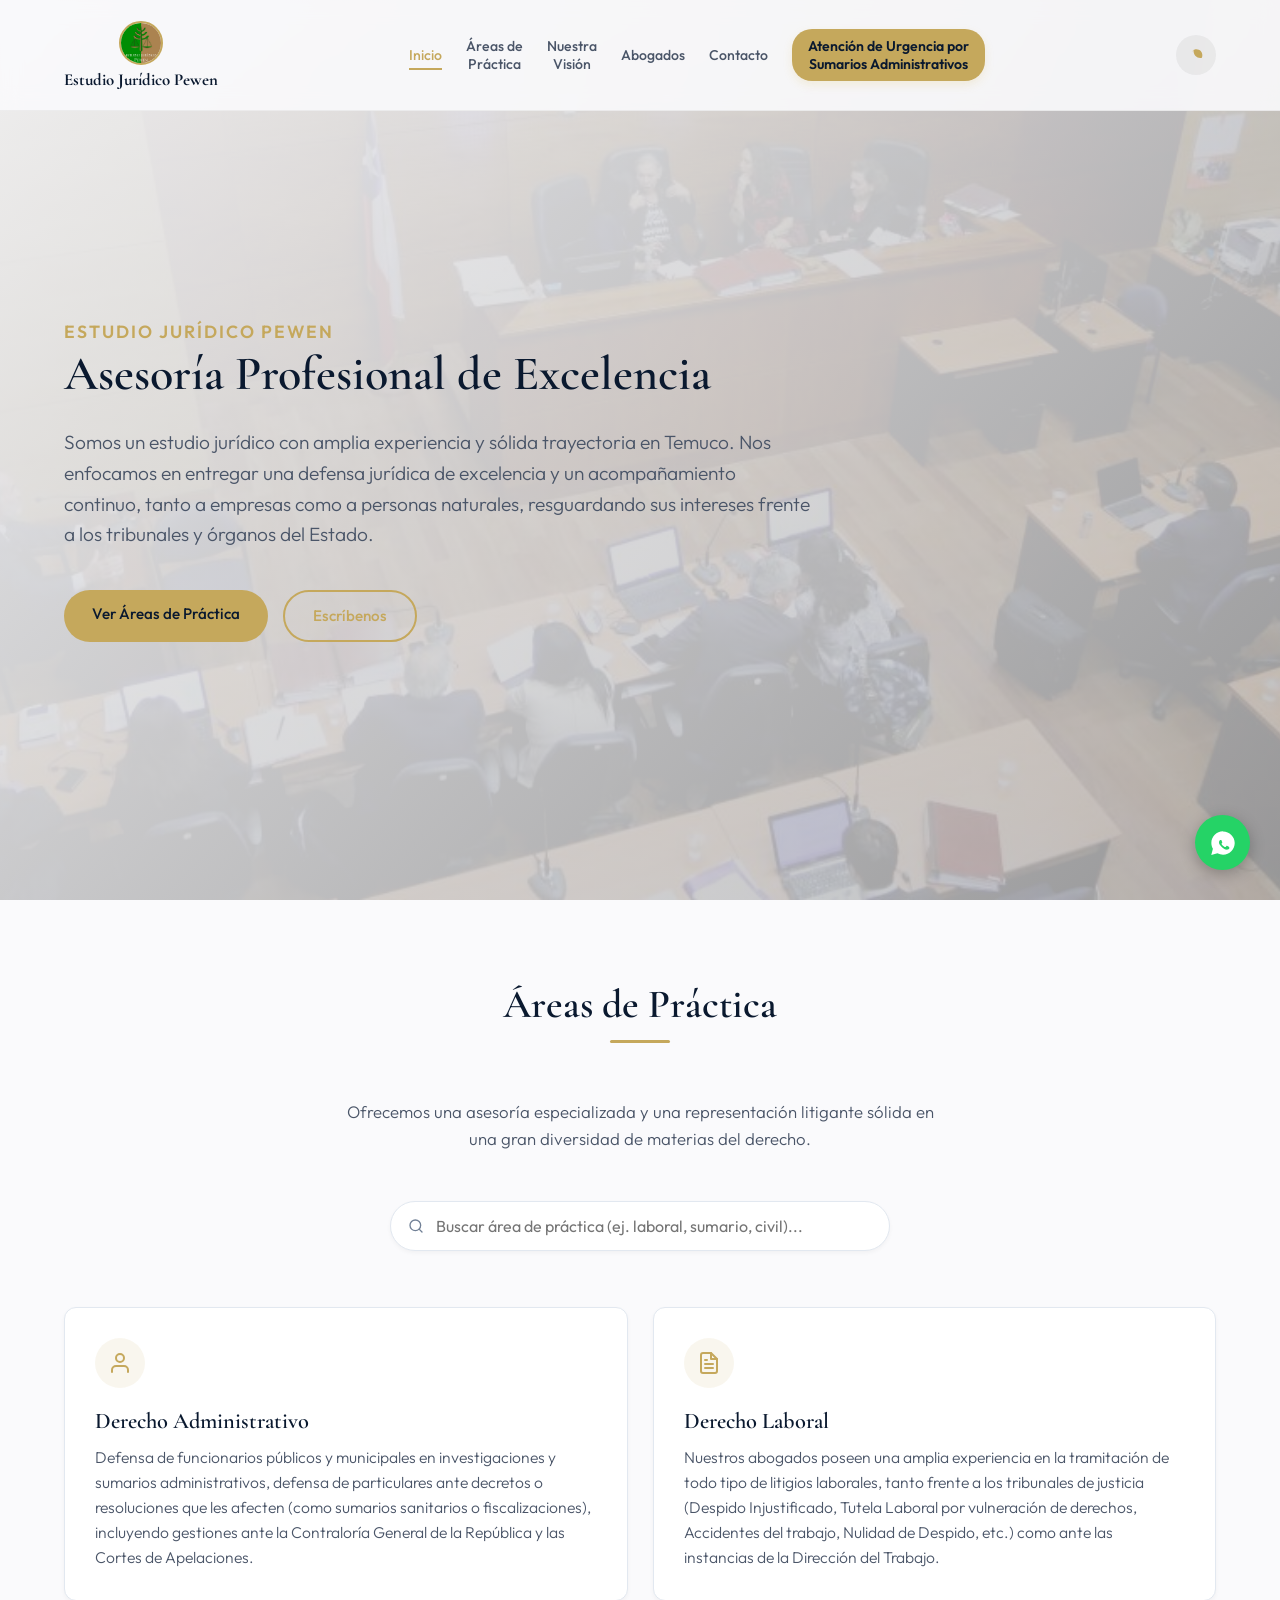
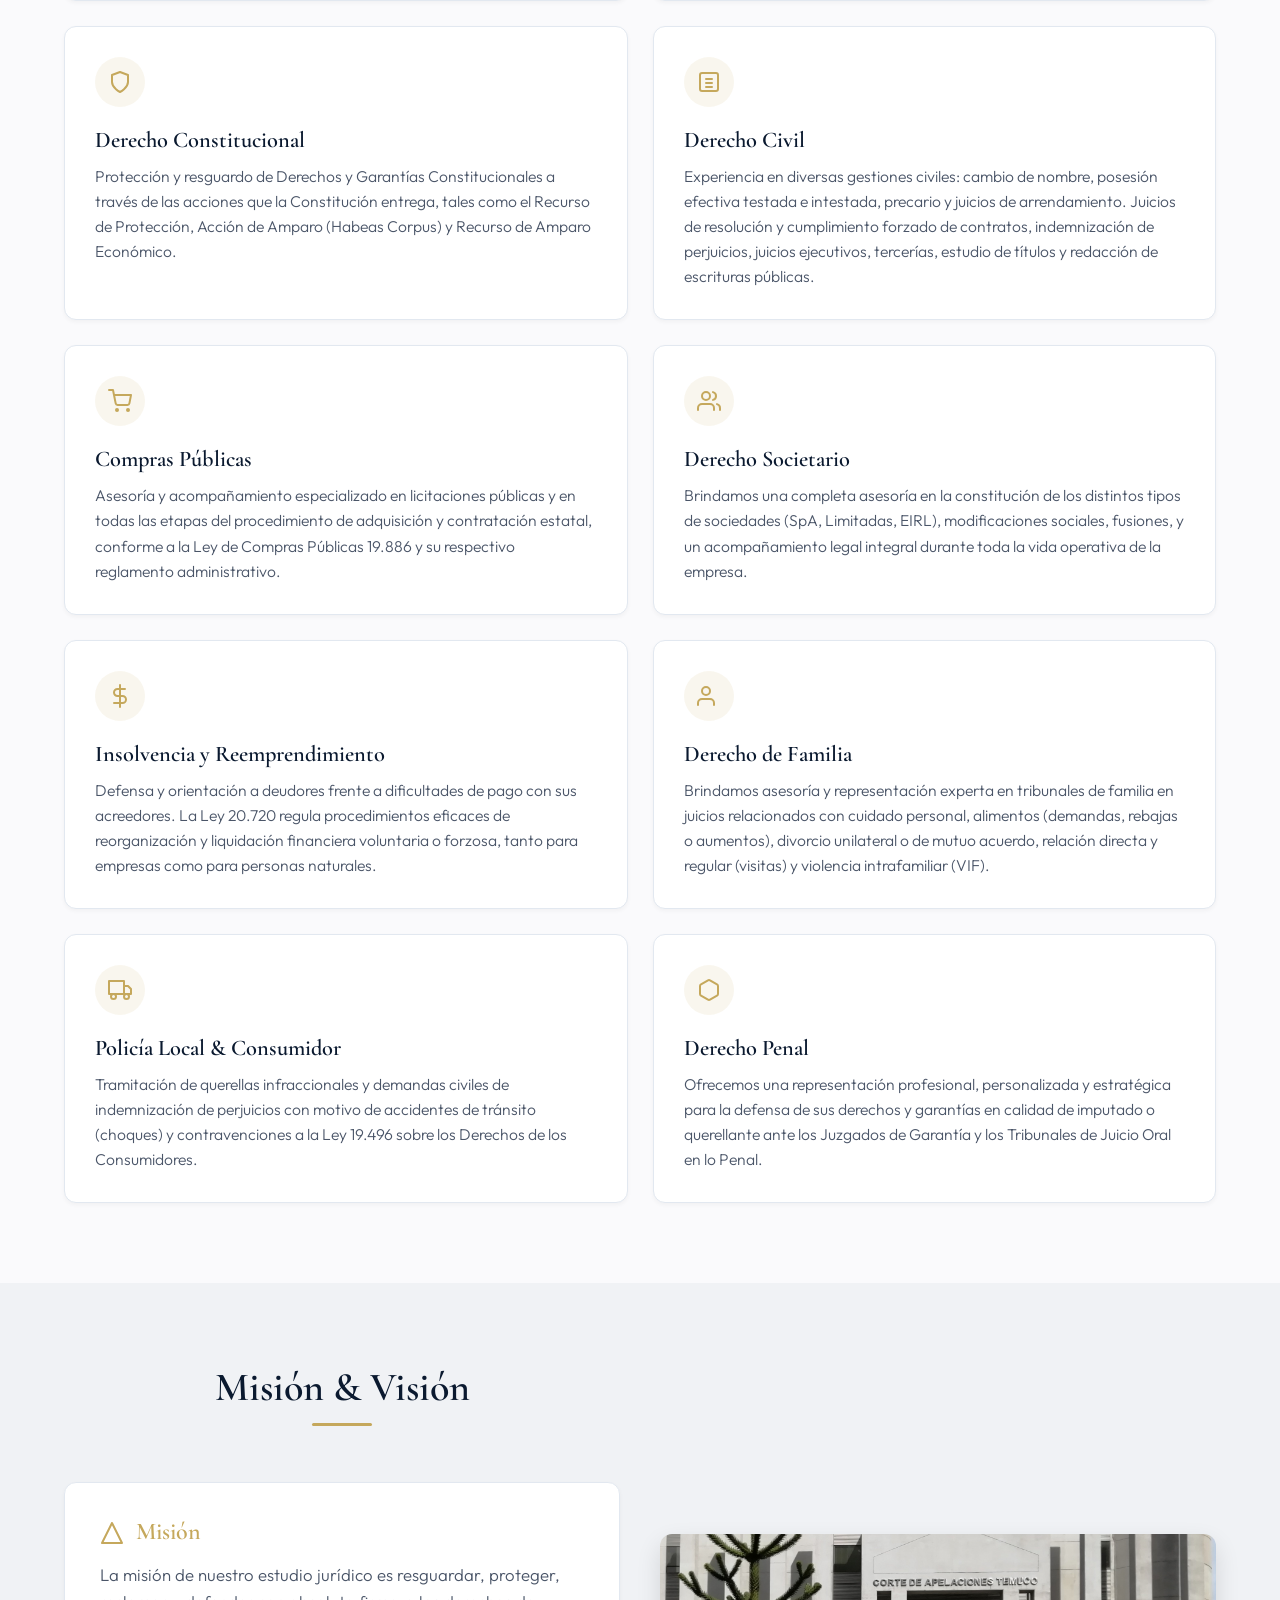
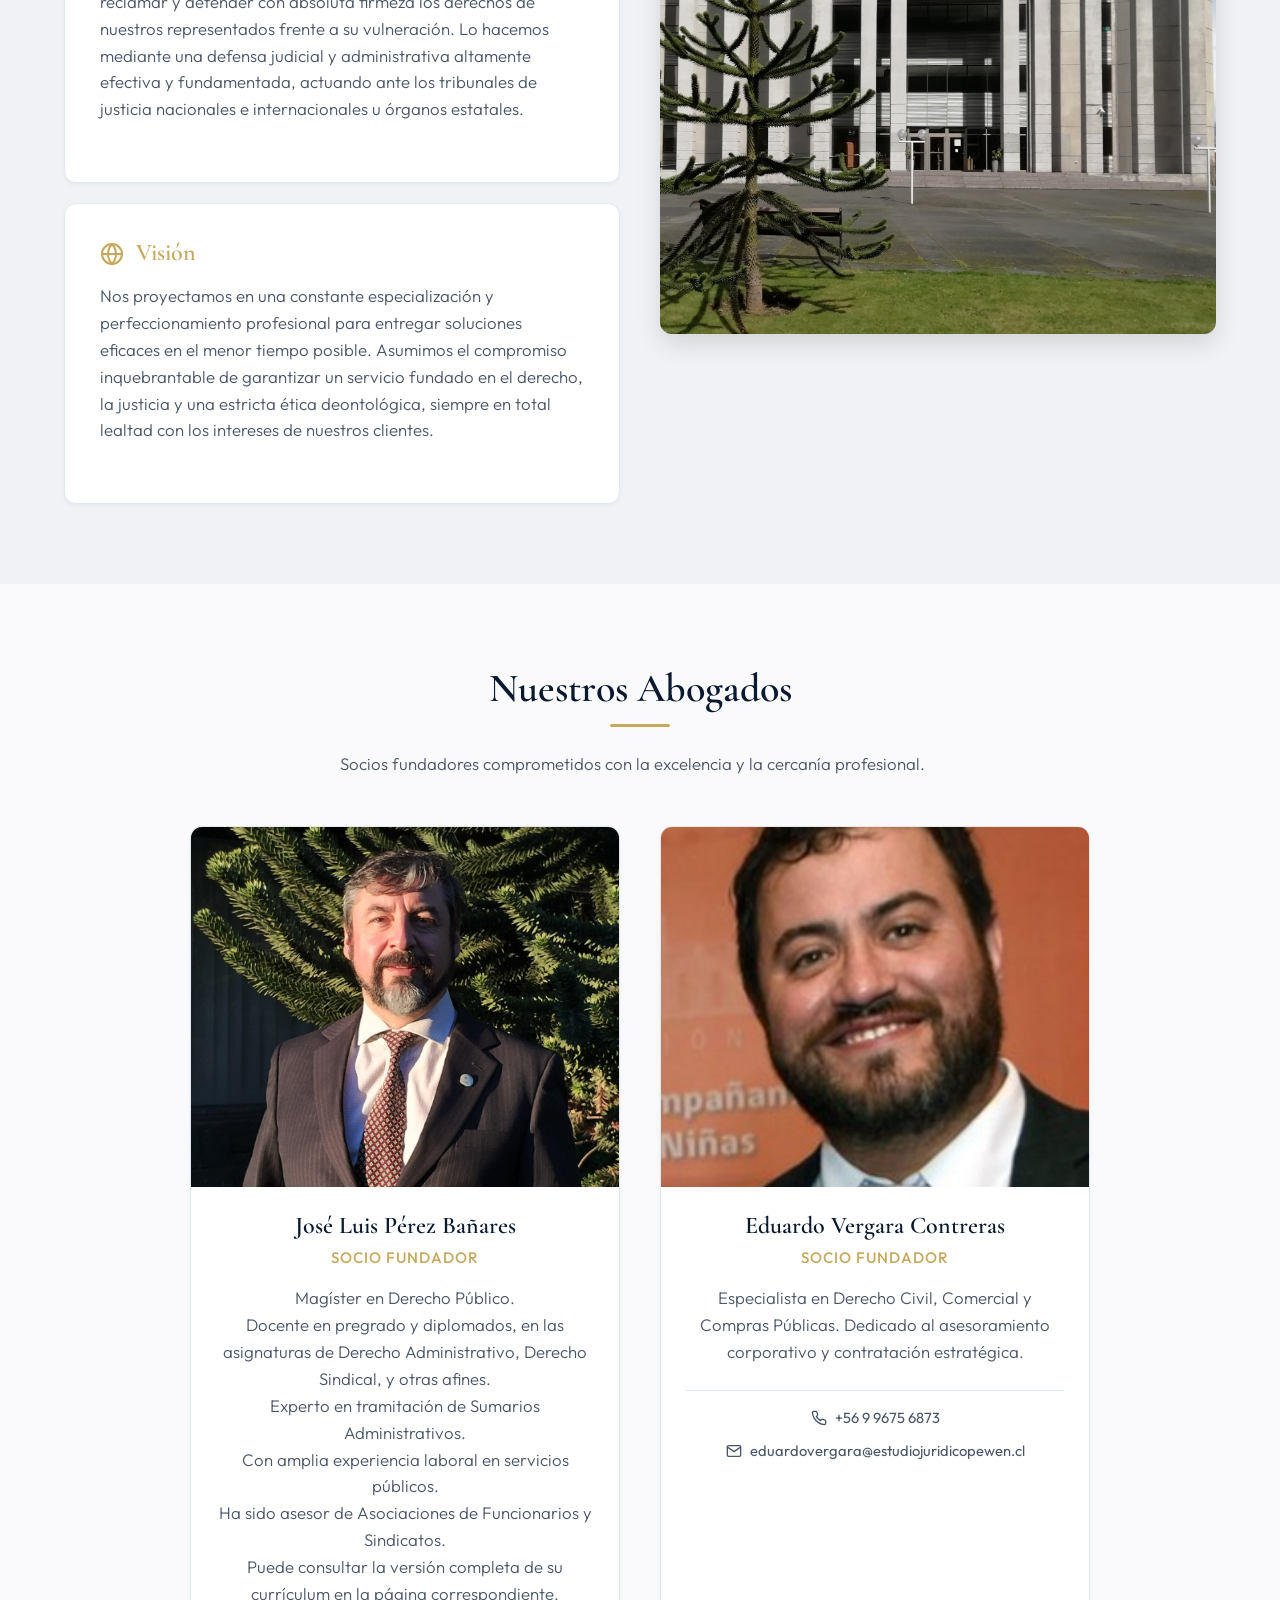
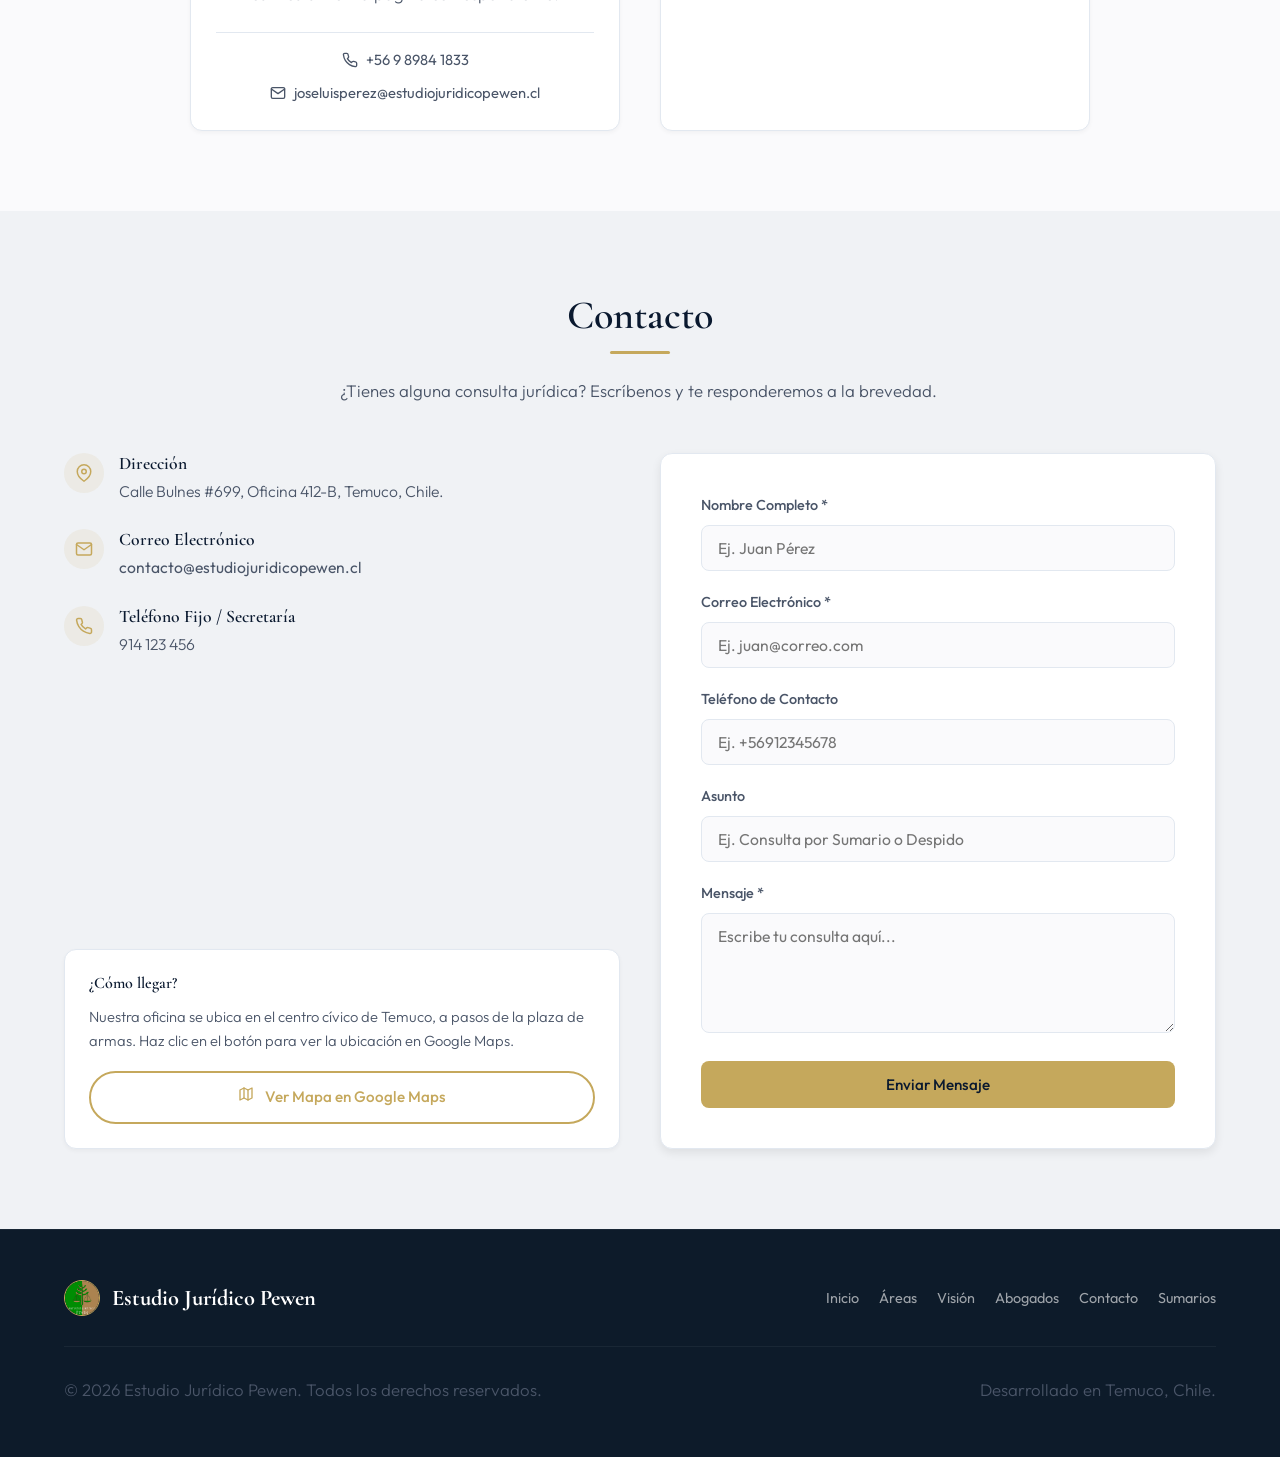
==== commit 2dd57893: "Alinear marca verticalmente y formatear enlaces de navegacion en dos lineas con enlace de sumarios d" ====
--- a/index.html
+++ b/index.html
@@ -49,11 +49,11 @@
                 
                 <ul class="nav-menu">
                     <li><a href="index.html#" class="nav-link active">Inicio</a></li>
-                    <li><a href="index.html#practicas" class="nav-link">Áreas de Práctica</a></li>
-                    <li><a href="index.html#vision" class="nav-link">Nuestra Visión</a></li>
+                    <li><a href="index.html#practicas" class="nav-link">Áreas de<br>Práctica</a></li>
+                    <li><a href="index.html#vision" class="nav-link">Nuestra<br>Visión</a></li>
                     <li><a href="index.html#abogados" class="nav-link">Abogados</a></li>
                     <li><a href="index.html#contacto" class="nav-link">Contacto</a></li>
-                    <li><a href="sumarios.html" class="nav-link">Sumarios Administrativos</a></li>
+                    <li><a href="sumarios.html" class="nav-link highlighted">Atención de Urgencia por<br>Sumarios Administrativos</a></li>
                 </ul>
                 
                 <div class="nav-actions">
@@ -80,7 +80,7 @@
             <li><a href="index.html#vision" class="mobile-nav-link">Nuestra Visión</a></li>
             <li><a href="index.html#abogados" class="mobile-nav-link">Abogados</a></li>
             <li><a href="index.html#contacto" class="mobile-nav-link">Contacto</a></li>
-            <li><a href="sumarios.html" class="mobile-nav-link">Sumarios Administrativos</a></li>
+            <li><a href="sumarios.html" class="mobile-nav-link" style="color: var(--color-gold); font-weight: 700; font-size: 1.5rem; display: block; line-height: 1.2;">Atención de Urgencia por<br>Sumarios Administrativos</a></li>
         </ul>
     </div>
 
--- a/css/components.css
+++ b/css/components.css
@@ -23,18 +23,23 @@
     display: flex;
     justify-content: space-between;
     align-items: center;
-    height: 80px;
+    height: 110px; /* Increased from 80px */
+    transition: height var(--transition-normal);
 }
 
 .nav-brand {
     display: flex;
-    align-items: center;
-    gap: 12px;
+    flex-direction: column; /* Vertical stack */
+    align-items: center;
+    justify-content: center;
+    gap: 6px;
     font-family: var(--font-heading);
     font-weight: 700;
-    font-size: 1.5rem;
+    font-size: 1.05rem; /* Smaller font to fit under the logo */
     color: #ffffff;
     transition: transform var(--transition-fast);
+    text-align: center;
+    line-height: 1.1;
 }
 
 [data-theme="light"] .nav-brand {
@@ -42,12 +47,12 @@
 }
 
 .nav-brand:hover {
-    transform: translateY(-1px);
+    transform: translateY(-2px);
 }
 
 .nav-brand-logo {
-    height: 48px;
-    width: 48px;
+    height: 44px; /* Slightly smaller to fit vertical container */
+    width: 44px;
     object-fit: cover;
     border-radius: 50%;
     border: 2px solid var(--color-gold);
@@ -56,18 +61,42 @@
 .nav-menu {
     display: flex;
     list-style: none;
-    gap: 30px;
+    gap: 24px;
     align-items: center;
 }
 
 .nav-link {
-    font-size: 0.95rem;
+    font-size: 0.88rem; /* Slightly smaller for 2-line nav */
     font-weight: 500;
     color: rgba(255, 255, 255, 0.75);
     position: relative;
     padding: 6px 0;
     transition: color var(--transition-fast);
-}
+    text-align: center;
+    display: inline-block;
+    line-height: 1.3;
+}
+
+.nav-link.highlighted {
+    background-color: var(--color-gold);
+    color: #0a192f !important;
+    font-weight: 600;
+    padding: 8px 16px !important;
+    border-radius: 20px;
+    box-shadow: 0 4px 10px rgba(212, 175, 55, 0.15);
+    transition: transform var(--transition-fast), background-color var(--transition-fast), box-shadow var(--transition-fast);
+}
+
+.nav-link.highlighted:hover {
+    background-color: var(--color-gold-hover);
+    transform: translateY(-1px);
+    box-shadow: 0 6px 15px rgba(212, 175, 55, 0.35);
+}
+
+.nav-link.highlighted::after {
+    display: none !important;
+}
+
 
 [data-theme="light"] .nav-link {
     color: var(--text-secondary);
@@ -264,7 +293,7 @@
 /* --- HERO --- */
 .hero {
     min-height: 100vh;
-    padding-top: 120px;
+    padding-top: 140px;
     display: flex;
     align-items: center;
     color: #ffffff;
@@ -524,8 +553,15 @@
     width: 100%;
     height: 100%;
     object-fit: cover;
+    transition: transform var(--transition-slow);
+}
+
+.lawyers-grid .lawyer-card:nth-child(1) .lawyer-image-wrapper img {
     object-position: top;
-    transition: transform var(--transition-slow);
+}
+
+.lawyers-grid .lawyer-card:nth-child(2) .lawyer-image-wrapper img {
+    object-position: center;
 }
 
 .lawyer-card:hover .lawyer-image-wrapper img {
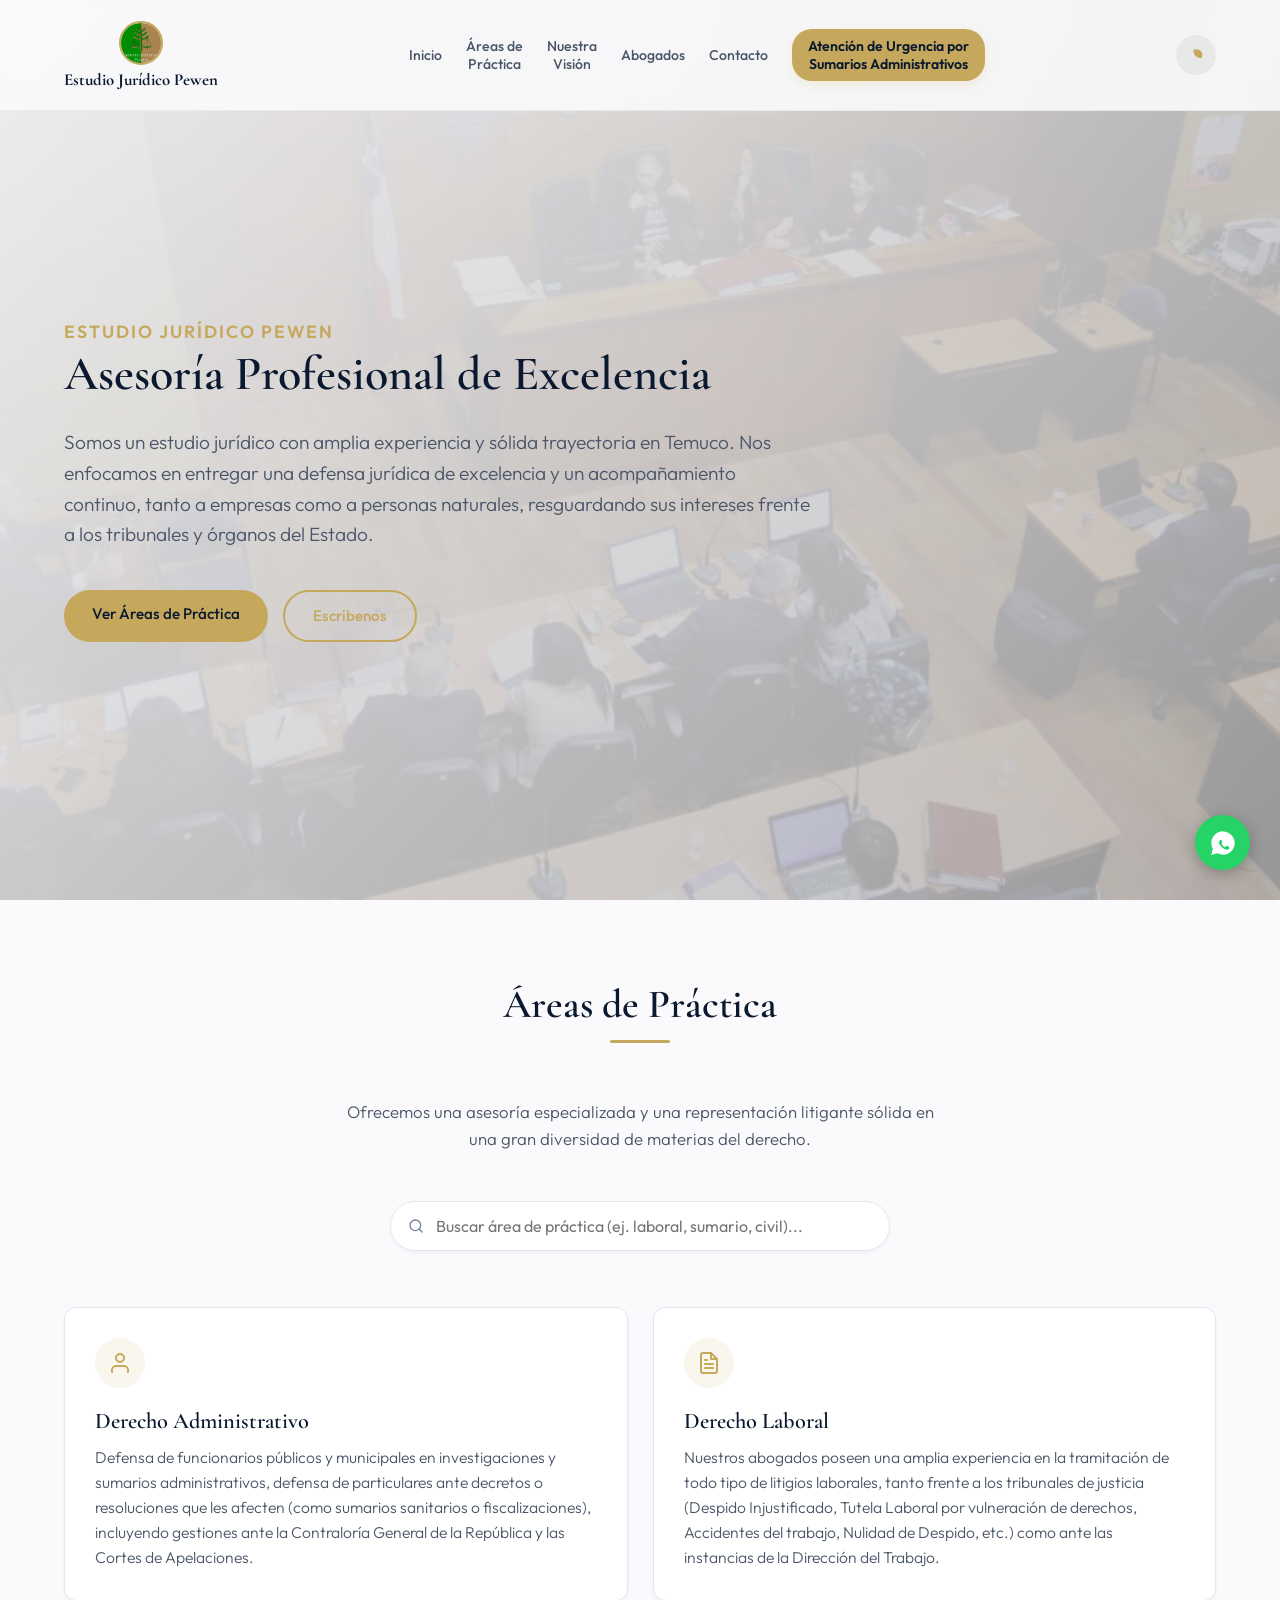
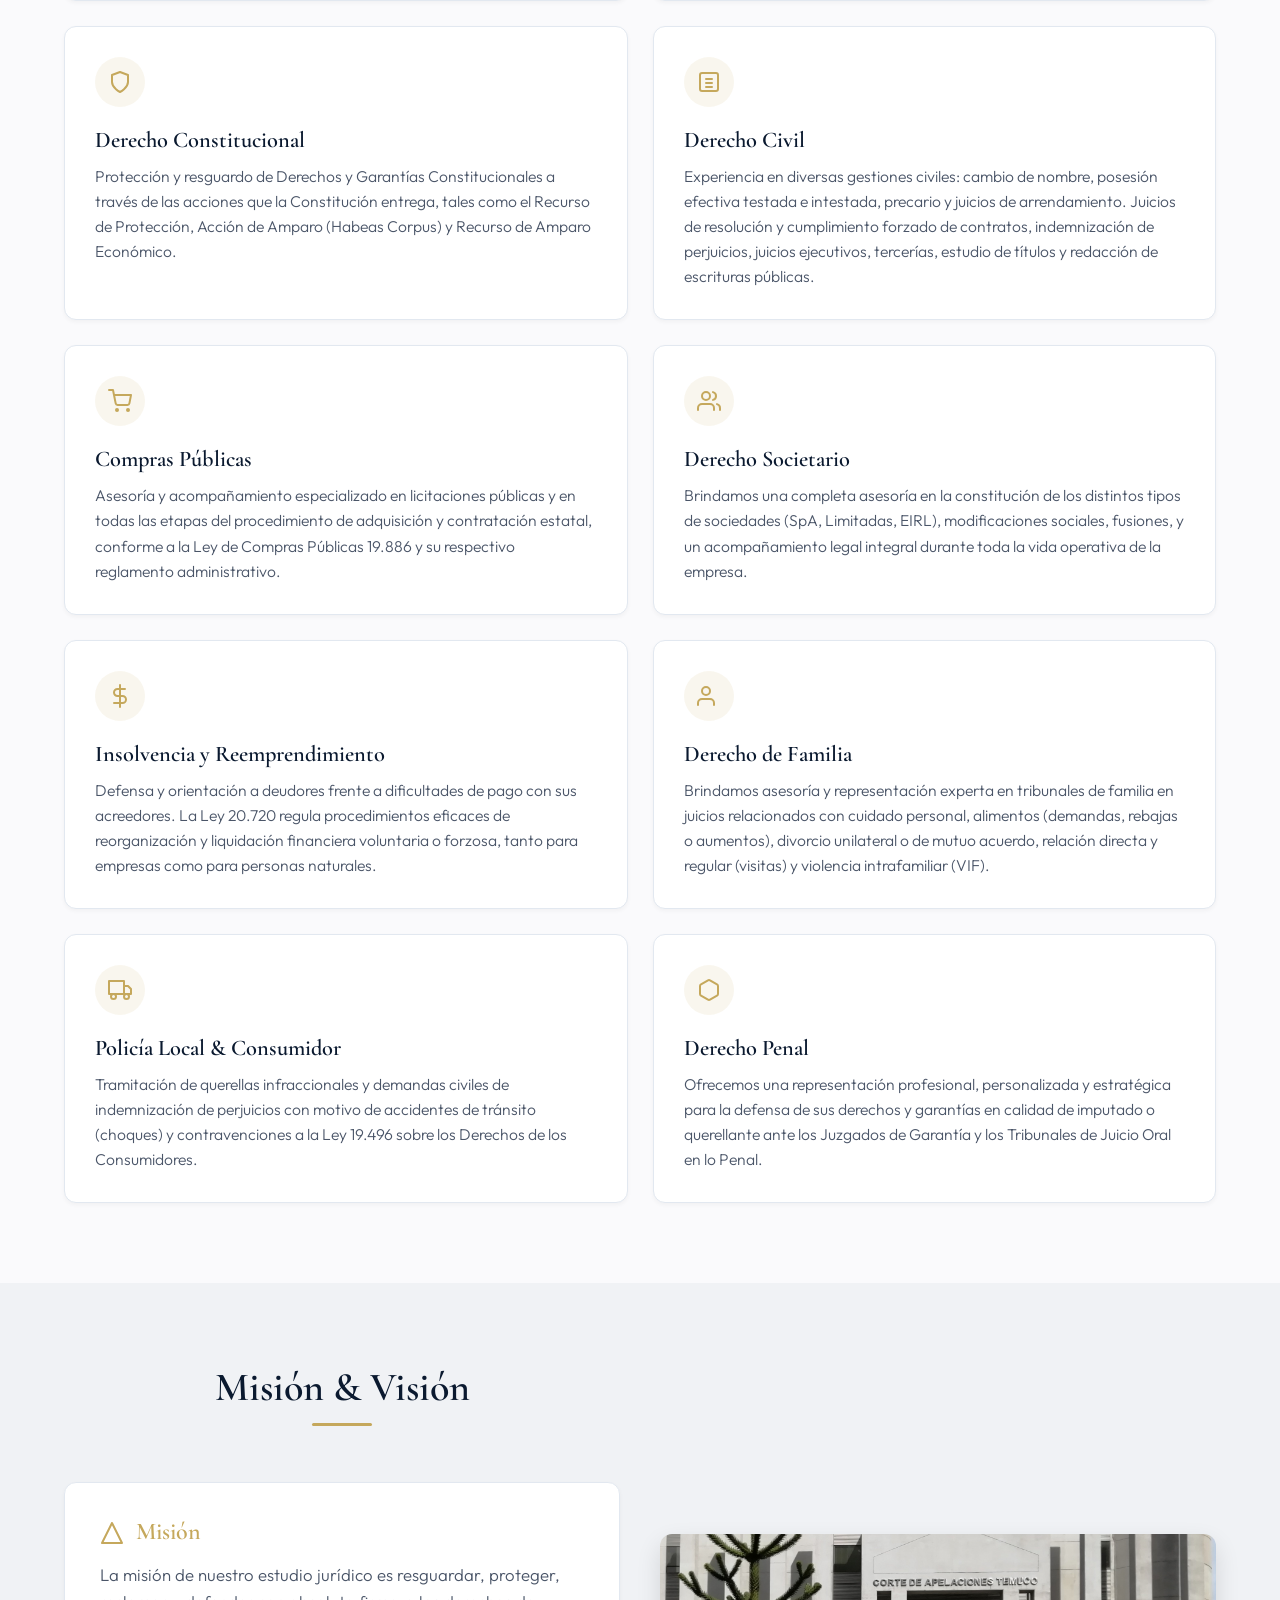
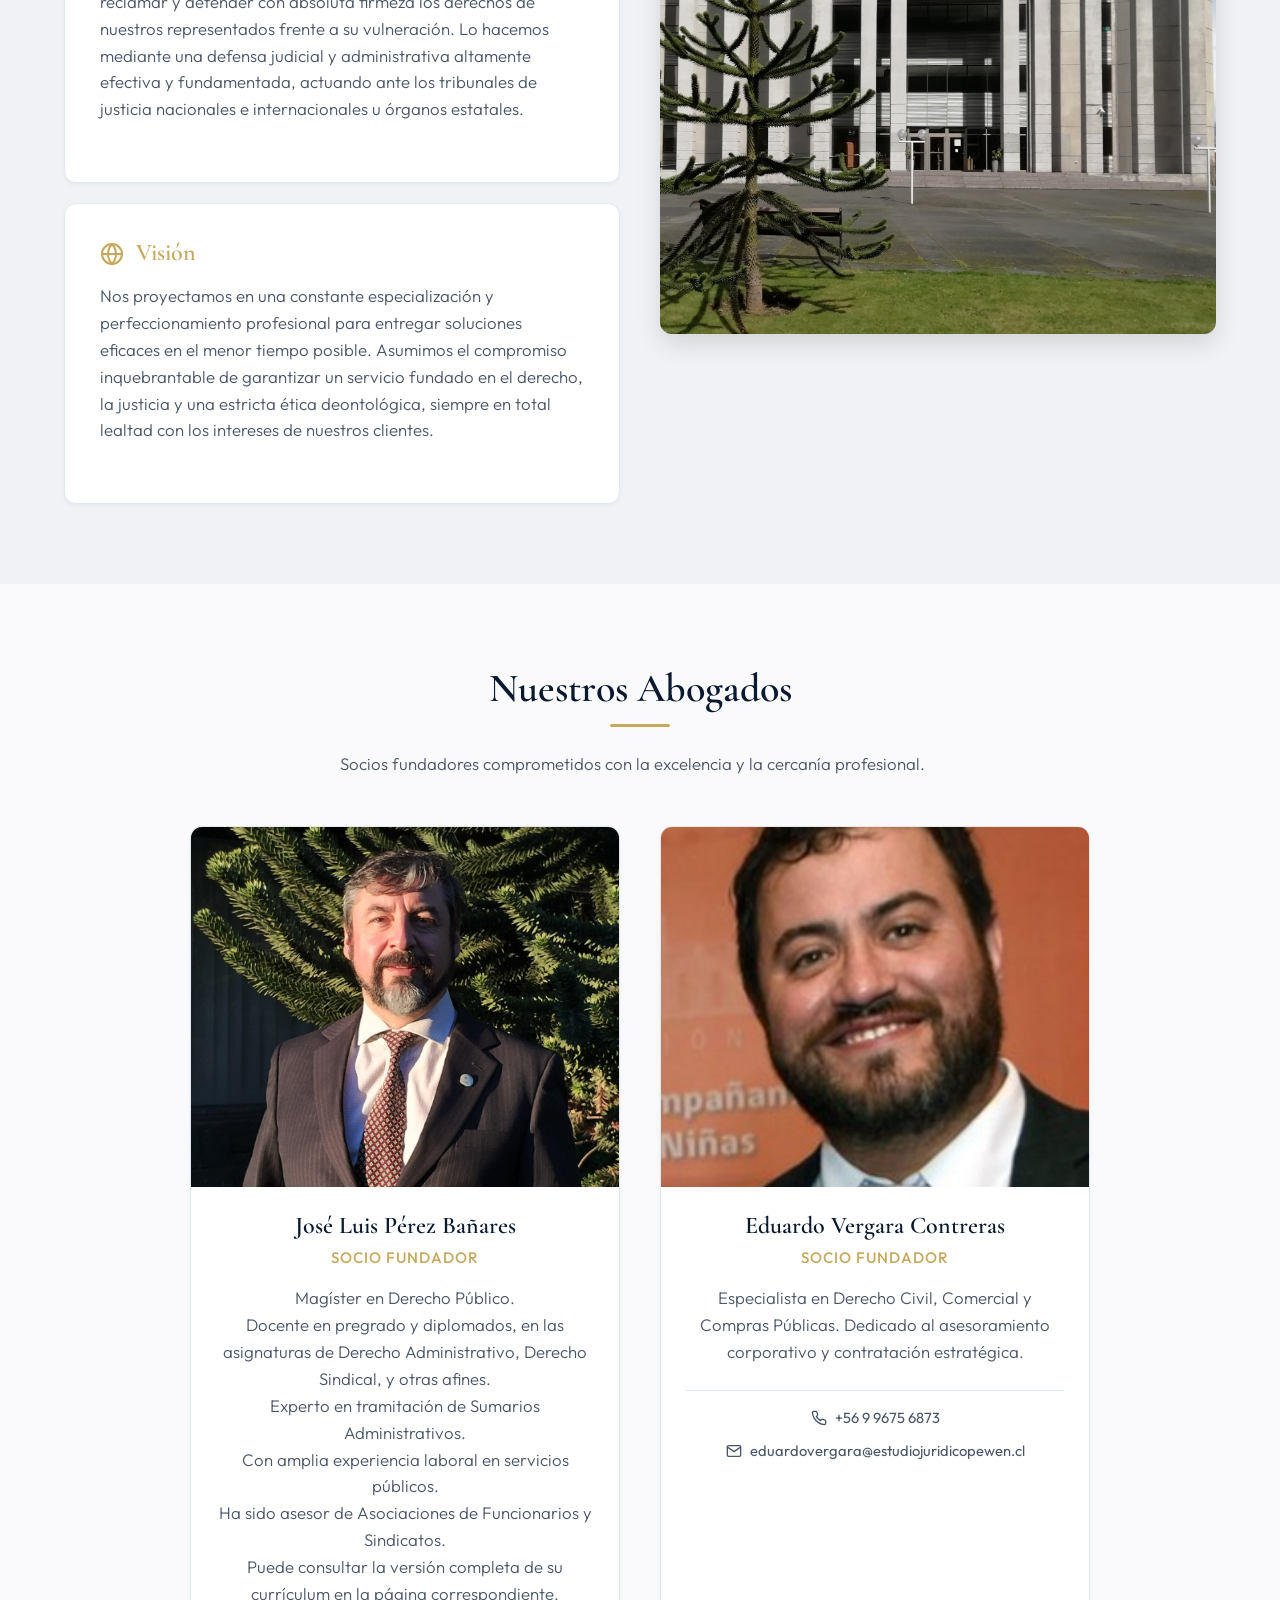
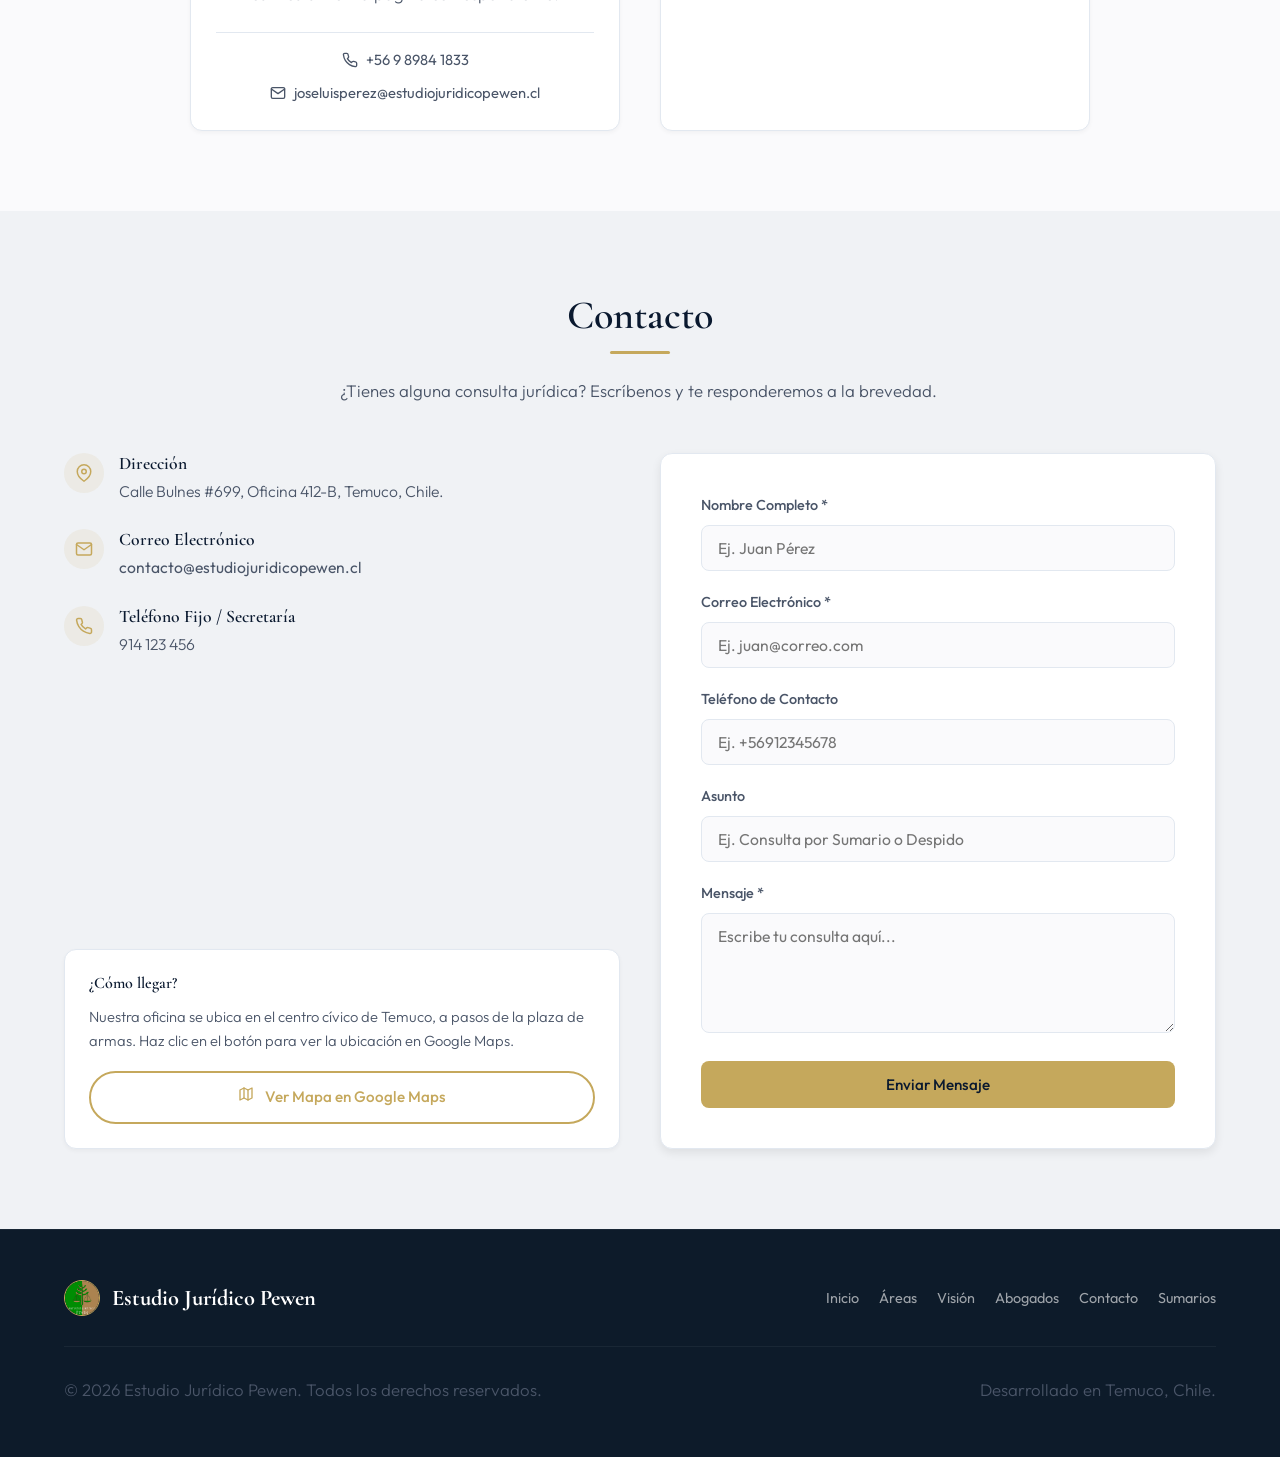
==== commit 6fdae9a9: "Cargar js/app.js en la pagina principal para habilitar el menu mobile hamburguesa" ====
--- a/index.html
+++ b/index.html
@@ -531,5 +531,7 @@
         </div>
     </footer>
 
+    <!-- Scripts -->
+    <script src="js/app.js" defer></script>
 </body>
 </html>
